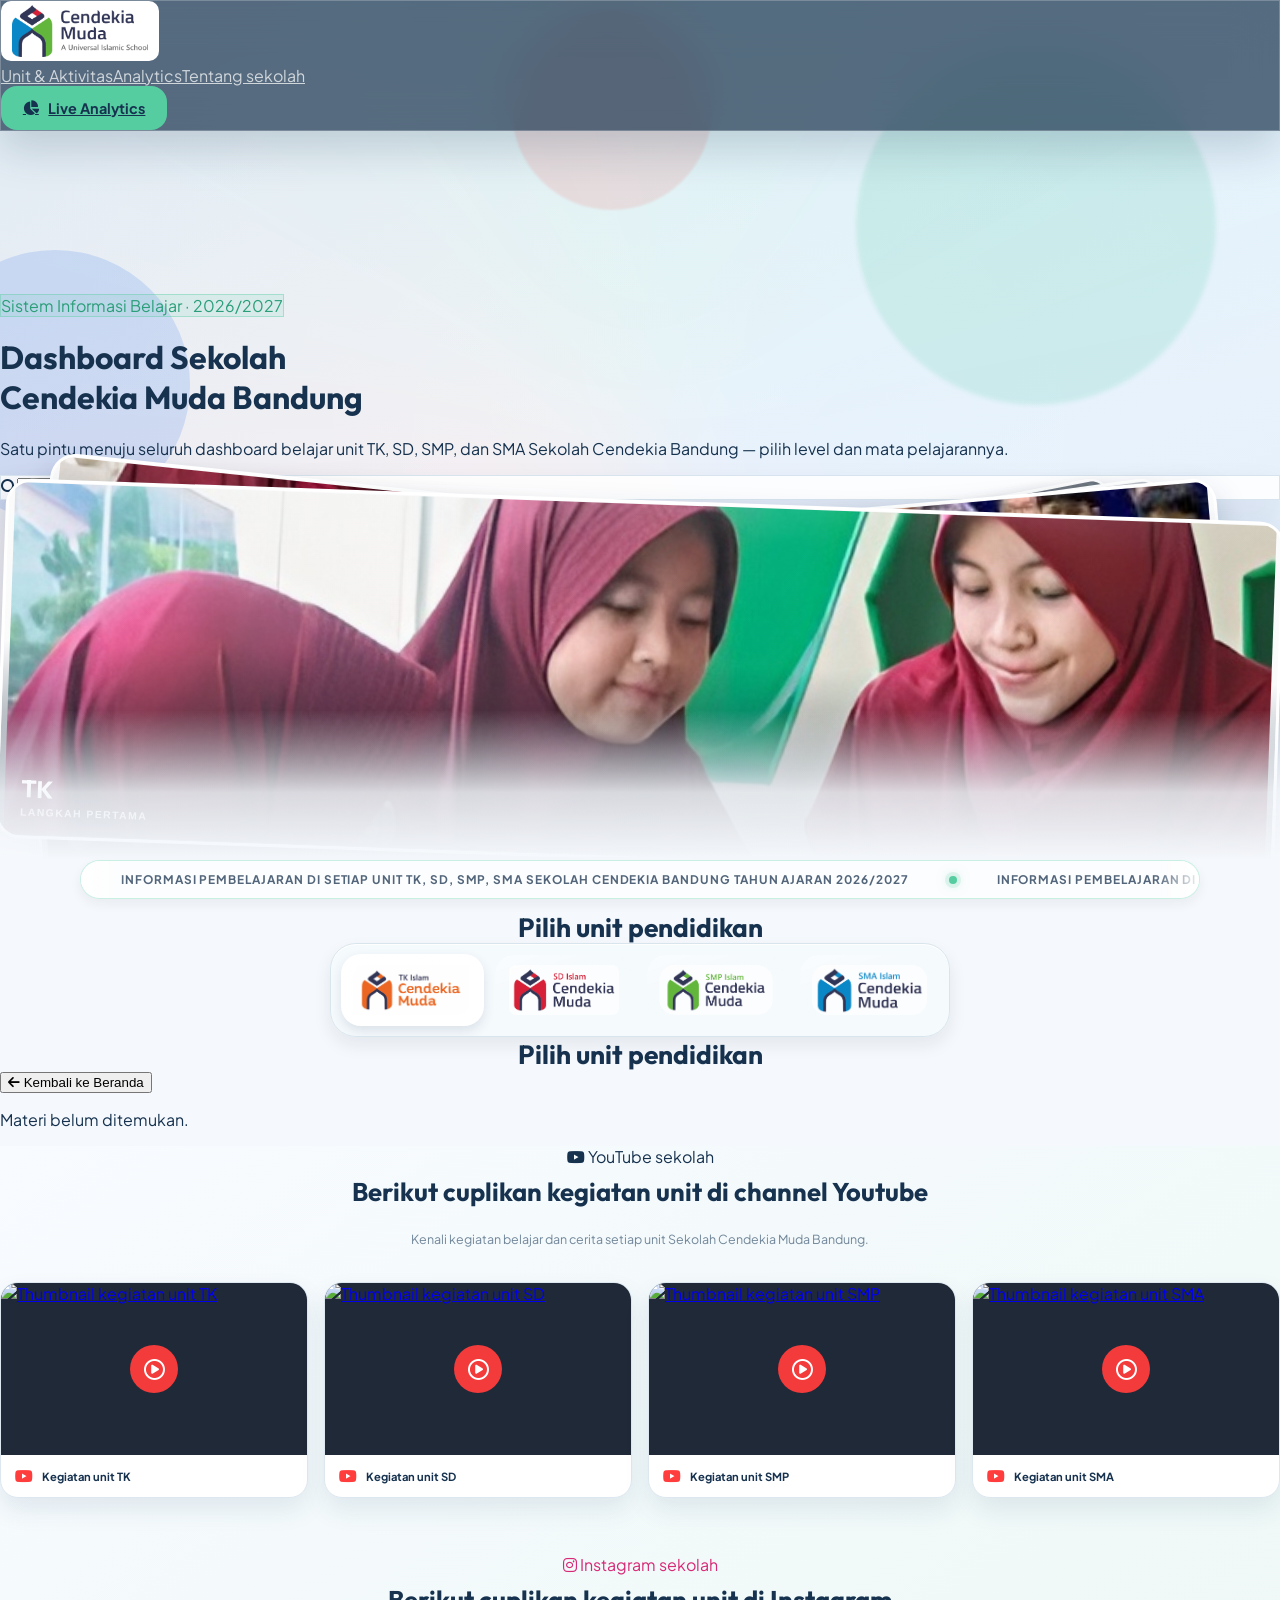
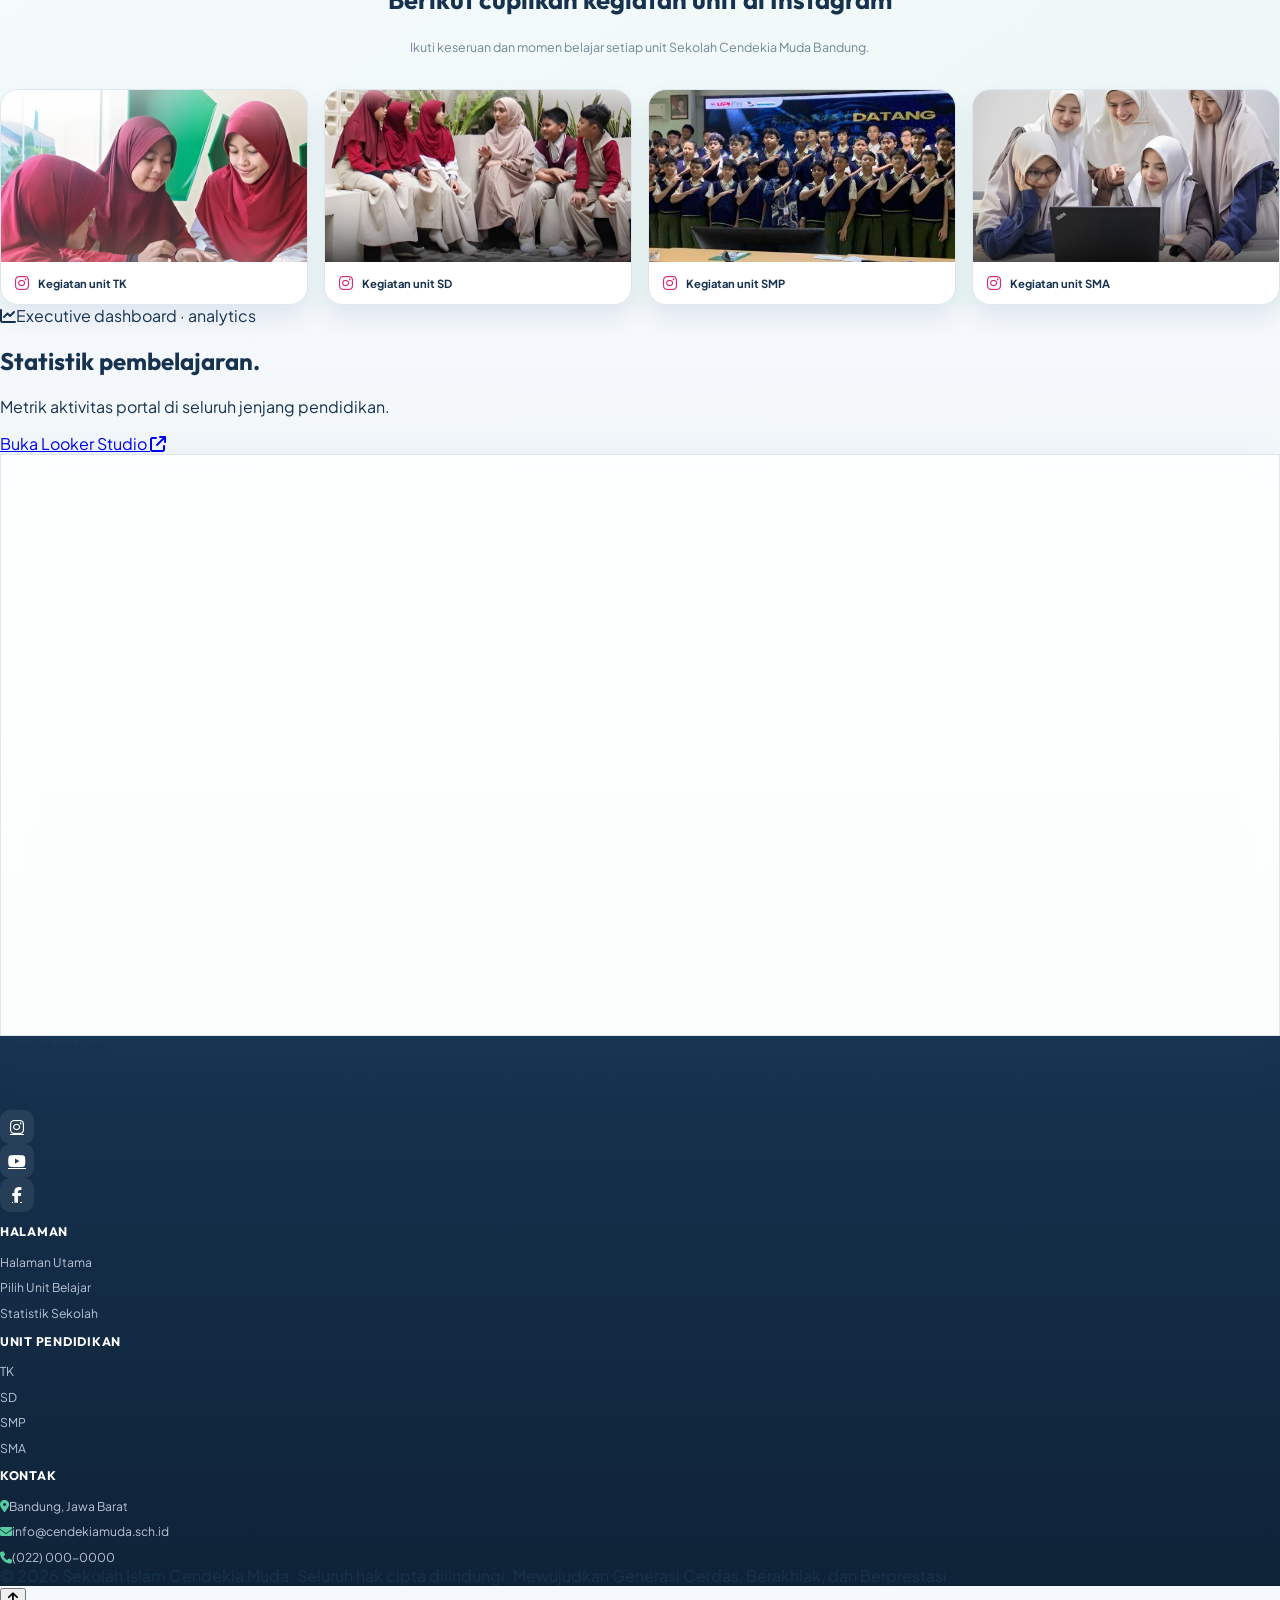
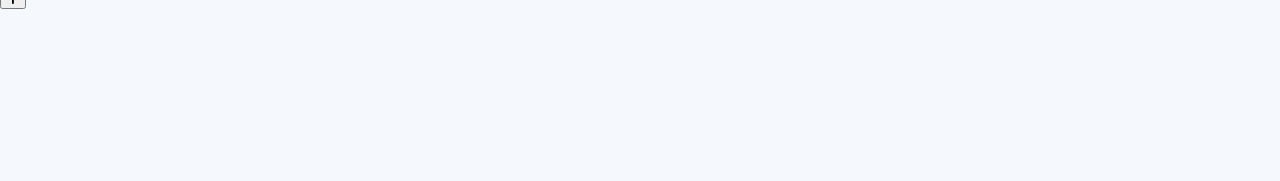
==== index.html @ f3517a3a "ngubah dikit" ====
<!doctype html>
<html lang="id">
  <head>
    <meta charset="utf-8" />
    <meta name="viewport" content="width=device-width,initial-scale=1" />
    <meta
      name="description"
      content="Portal pembelajaran Sekolah Islam Cendekia Muda."
    />
    <title>Cendekia Muda | Portal Belajar</title>
    <script src="https://cdn.tailwindcss.com"></script>
    <script>
      tailwind.config = {
        theme: {
          extend: {
            colors: {
              ink: "#16324f",
              blue: "#4d8df7",
              mint: "#55cda1",
              coral: "#ff7d7d",
              paper: "#f5f8fc",
            },
            fontFamily: {
              display: ["Outfit", "sans-serif"],
              body: ["Plus Jakarta Sans", "sans-serif"],
            },
          },
        },
      };
    </script>
    <link rel="preconnect" href="https://fonts.googleapis.com" />
    <link rel="preconnect" href="https://fonts.gstatic.com" crossorigin />
    <link
      href="https://fonts.googleapis.com/css2?family=Outfit:wght@500;600;700;800&family=Plus+Jakarta+Sans:wght@400;500;600;700&display=swap"
      rel="stylesheet"
    />
    <link
      rel="stylesheet"
      href="https://cdnjs.cloudflare.com/ajax/libs/font-awesome/6.5.2/css/all.min.css"
    />
    <script
      async
      src="https://www.googletagmanager.com/gtag/js?id=G-EXAMPLECM01"
    ></script>
    <script>
      window.dataLayer = window.dataLayer || [];
      function gtag() {
        dataLayer.push(arguments);
      }
      gtag("js", new Date());
      gtag("config", "G-EXAMPLECM01");
    </script>
    <style>
      :root {
        --ink: #16324f;
        --blue: #4d8df7;
        --mint: #55cda1;
        --paper: #f5f8fc;
      }
      * {
        box-sizing: border-box;
      }
      html {
        scroll-behavior: smooth;
      }
      body {
        margin: 0;
        background: var(--paper);
        color: var(--ink);
        font-family: "Plus Jakarta Sans", sans-serif;
        overflow-x: hidden;
      }
      .display {
        font-family: "Outfit", sans-serif;
      }
      .page-grid {
        background-image:
          linear-gradient(rgba(77, 141, 247, 0.045) 1px, transparent 1px),
          linear-gradient(90deg, rgba(77, 141, 247, 0.045) 1px, transparent 1px);
        background-size: 42px 42px;
      }
      .orb {
        position: absolute;
        border-radius: 999px;
        pointer-events: none;
      }
      .orb-a {
        width: 360px;
        height: 360px;
        right: 5%;
        top: 45px;
        background: rgba(85, 205, 161, 0.2);
        filter: blur(2px);
        opacity: 0.9;
          transform-origin: center;
        animation: orb-wave-right 10s ease-in-out infinite;
      }
      .orb-b {
        width: 270px;
        height: 270px;
        left: -80px;
        top: 250px;
        background: rgba(77, 141, 247, 0.22);
        animation: orb-wave-left 12s ease-in-out infinite;
      }
      .orb-c {
        width: 200px;
        height: 200px;
        left: 40%;
        top: 10px;
        background: rgba(255, 125, 125, 0.2);
        filter: blur(1px);
        animation: orb-float 7s ease-in-out infinite;
      }
      .orb-d {
        width: 160px;
        height: 160px;
        right: 20%;
        bottom: -50px;
        background: rgba(22, 50, 79, 0.1);
        animation: orb-float-alt 9s ease-in-out infinite;
      }
      .hero-aurora {
        position: absolute;
        inset: -25% -15%;
        background: conic-gradient(
          from 0deg,
          rgba(85, 205, 161, 0.18),
          rgba(77, 141, 247, 0.16),
          rgba(255, 125, 125, 0.16),
          rgba(85, 205, 161, 0.18)
        );
        filter: blur(70px);
        opacity: 0.6;
        pointer-events: none;
      }
      .hero-particles {
        position: absolute;
        inset: 0;
        overflow: hidden;
        pointer-events: none;
      }
      .hero-particles span {
        position: absolute;
        bottom: -30px;
        width: 6px;
        height: 6px;
        border-radius: 50%;
        background: rgba(85, 205, 161, 0.6);
        animation: particle-rise linear infinite;
      }
      .hero-particles span:nth-child(1) {
        left: 6%;
        width: 5px;
        height: 5px;
        background: rgba(77, 141, 247, 0.55);
        animation-duration: 13s;
        animation-delay: 0s;
      }
      .hero-particles span:nth-child(2) {
        left: 16%;
        width: 8px;
        height: 8px;
        animation-duration: 17s;
        animation-delay: 2s;
      }
      .hero-particles span:nth-child(3) {
        left: 28%;
        width: 4px;
        height: 4px;
        background: rgba(255, 125, 125, 0.55);
        animation-duration: 11s;
        animation-delay: 1s;
      }
      .hero-particles span:nth-child(4) {
        left: 42%;
        width: 7px;
        height: 7px;
        animation-duration: 19s;
        animation-delay: 4s;
      }
      .hero-particles span:nth-child(5) {
        left: 58%;
        width: 5px;
        height: 5px;
        background: rgba(77, 141, 247, 0.5);
        animation-duration: 15s;
        animation-delay: 3s;
      }
      .hero-particles span:nth-child(6) {
        left: 71%;
        width: 9px;
        height: 9px;
        animation-duration: 21s;
        animation-delay: 1.5s;
      }
      .hero-particles span:nth-child(7) {
        left: 84%;
        width: 4px;
        height: 4px;
        background: rgba(255, 125, 125, 0.5);
        animation-duration: 12s;
        animation-delay: 5s;
      }
      .hero-particles span:nth-child(8) {
        left: 93%;
        width: 6px;
        height: 6px;
        animation-duration: 16s;
        animation-delay: 2.5s;
      }
      .glass-nav {
        background: rgba(20, 45, 72, 0.68);
        border: 1px solid rgba(255, 255, 255, 0.22);
        box-shadow: 0 18px 40px rgba(22, 50, 79, 0.18);
        backdrop-filter: blur(22px);
      }
      .glass-nav a {
        color: rgba(255, 255, 255, 0.72);
        transition: 0.2s;
      }
      .glass-nav a:hover {
        color: #fff;
      }
      .nav-actions {
        display: flex;
        align-items: center;
        gap: 0.5rem;
      }
      .nav-action {
        display: inline-flex;
        align-items: center;
        gap: 0.6rem;
        border: 1px solid transparent;
        border-radius: 1rem;
        padding: 0.85rem 1.3rem;
        font-size: 0.9rem;
        font-weight: 700;
        line-height: 1;
        transition: 0.25s;
      }
      .nav-action-primary {
        background: var(--mint);
        color: var(--ink) !important;
      }
      .nav-action-primary:hover {
        background: #fff;
        color: var(--ink) !important;
        transform: translateY(-2px);
      }
      .nav-action-secondary {
        border-color: rgba(255, 255, 255, 0.28);
        background: rgba(255, 255, 255, 0.1);
        color: #fff !important;
      }
      .nav-action-secondary:hover {
        border-color: rgba(255, 255, 255, 0.55);
        background: rgba(255, 255, 255, 0.2);
        transform: translateY(-2px);
      }
      .nav-logo {
        width: 158px;
        height: 60px;
        object-fit: contain;
        padding: 4px;
        background: #fff;
        border-radius: 10px;
      }
      .hero {
        min-height: 630px;
        background: linear-gradient(155deg, #e6f3ff, #f8fbff 65%, #f5f8fc);
        position: relative;
        overflow: hidden;
      }
      .hero::after {
        content: "";
        position: absolute;
        left: 0;
        right: 0;
        bottom: 0;
        height: 150px;
        background: linear-gradient(
          180deg,
          rgba(245, 248, 252, 0) 0%,
          rgba(245, 248, 252, 0.85) 55%,
          #f5f8fc 100%
        );
        pointer-events: none;
      }
      .hero::before {
        content: "";
        position: absolute;
        inset: -35% -20%;
        pointer-events: none;
        background: radial-gradient(
          ellipse at center,
          rgba(255, 255, 255, 0.58),
          rgba(255, 255, 255, 0) 55%
        );
        opacity: 0.55;
      }
      .hero-content {
        padding-top: 164px;
      }
      .pill {
        border: 1px solid rgba(85, 205, 161, 0.4);
        background: rgba(85, 205, 161, 0.12);
        color: #2a9e78;
      }
      .search {
        border: 1px solid #d7e4ee;
        background: rgba(255, 255, 255, 0.85);
        box-shadow: 0 16px 32px rgba(22, 50, 79, 0.1);
        transition: 0.25s;
      }
      .search:focus-within {
        border-color: var(--mint);
        box-shadow:
          0 0 0 5px rgba(85, 205, 161, 0.13),
          0 18px 36px rgba(22, 50, 79, 0.13);
        transform: translateY(-2px);
      }
      .search input {
        color: var(--ink);
      }
      .search input::placeholder {
        color: #9aabba;
      }
      .hero-board {
        height: 360px;
        position: relative;
      }
      .photo-deck {
        height: 100%;
        position: relative;
        animation: deck-float 7s ease-in-out infinite;
      }
      .photo-deck:hover,
      .photo-deck:focus-within {
        animation-play-state: paused;
      }
      .photo-card {
        position: absolute;
        inset: 0;
        width: 100%;
        height: 100%;
        overflow: hidden;
        border: 3px solid rgba(255, 255, 255, 0.86);
        border-radius: 26px;
        background: #fff;
        box-shadow: 0 18px 34px rgba(22, 50, 79, 0.22);
        cursor: pointer;
        transition:
          transform 0.55s cubic-bezier(0.22, 1, 0.36, 1),
          filter 0.55s ease,
          opacity 0.55s ease;
      }
      .photo-card:hover {
        filter: saturate(1.08) brightness(1.04);
      }
      .photo-card img {
        display: block;
        width: 100%;
        height: 100%;
        object-fit: cover;
      }
      .photo-card::after {
        content: "";
        position: absolute;
        inset: 0;
        background: linear-gradient(180deg, rgba(9, 29, 49, 0.02) 45%, rgba(9, 29, 49, 0.72));
        pointer-events: none;
      }
      .photo-card-label {
        position: absolute;
        left: 22px;
        bottom: 18px;
        z-index: 1;
        color: #fff;
        text-align: left;
        text-shadow: 0 2px 10px rgba(0, 0, 0, 0.25);
      }
      .photo-card-label strong {
        display: block;
        font-family: "Outfit", sans-serif;
        font-size: 1.5rem;
        line-height: 1;
      }
      .photo-card-label span {
        display: block;
        margin-top: 0.35rem;
        font-size: 0.65rem;
        font-weight: 700;
        letter-spacing: 0.14em;
        text-transform: uppercase;
        opacity: 0.82;
      }
      .photo-card:nth-child(1) {
        z-index: 12;
        transform: translate(0, 0) rotate(2deg);
      }
      .photo-card:nth-child(2) {
        z-index: 11;
        transform: translate(12px, 10px) rotate(6deg) scale(0.97);
      }
      .photo-card:nth-child(3) {
        z-index: 10;
        transform: translate(-10px, 18px) rotate(-5deg) scale(0.94);
      }
      .photo-card:nth-child(4) {
        z-index: 9;
        transform: translate(18px, 25px) rotate(8deg) scale(0.91);
      }
      .photo-card:nth-child(5) {
        z-index: 8;
        transform: translate(-16px, 31px) rotate(-8deg) scale(0.88);
      }
      .photo-card:nth-child(6) {
        z-index: 7;
        transform: translate(22px, 36px) rotate(10deg) scale(0.85);
      }
      .photo-card:nth-child(7) {
        z-index: 6;
        transform: translate(-20px, 40px) rotate(-11deg) scale(0.82);
      }
      .photo-card:nth-child(8) {
        z-index: 5;
        transform: translate(25px, 44px) rotate(12deg) scale(0.79);
      }
      .photo-card:nth-child(9) {
        z-index: 4;
        transform: translate(-24px, 47px) rotate(-13deg) scale(0.76);
      }
      .photo-card:nth-child(10) {
        z-index: 3;
        transform: translate(28px, 50px) rotate(14deg) scale(0.73);
      }
      .photo-card:nth-child(11) {
        z-index: 2;
        transform: translate(-28px, 53px) rotate(-15deg) scale(0.7);
      }
      .photo-card:nth-child(12) {
        z-index: 1;
        transform: translate(30px, 56px) rotate(16deg) scale(0.67);
      }
      .line {
        height: 1px;
        background: #dce7f0;
      }
      .level-tabs {
        position: relative;
        display: grid;
        grid-template-columns: repeat(4, minmax(0, 1fr));
        gap: 12px;
        width: 100%;
        max-width: 620px;
        margin: 0 auto;
        padding: 10px;
        overflow: hidden;
        border: 1px solid #d9e5ed;
        border-radius: 26px;
        background: rgba(246, 250, 253, 0.9);
        box-shadow: inset 0 1px 0 rgba(255, 255, 255, 0.95), 0 8px 18px rgba(22, 50, 79, 0.08);
      }
      .unit-heading {
        order: 1;
      }
      .unit-heading.below-tabs {
        order: 3;
      }
      .level-tabs {
        order: 2;
      }
      .level-tabs::before {
        content: "";
        position: absolute;
        top: 10px;
        bottom: 10px;
        left: 10px;
        z-index: 0;
        width: calc((100% - 56px) / 4);
        border: 1px solid rgba(255, 255, 255, 0.95);
        border-radius: 20px;
        background: #fff;
        box-shadow: 0 5px 12px rgba(22, 50, 79, 0.12);
        transform: translateX(calc(var(--active-tab-index, 0) * (100% + 12px)));
        transition: transform 0.58s cubic-bezier(0.22, 1, 0.36, 1);
        pointer-events: none;
      }
      .unit-marquee {
        position: relative;
        width: min(100%, 1120px);
        margin: 0 auto 14px;
        overflow: hidden;
        border: 1px solid rgba(85, 205, 161, 0.3);
        border-radius: 999px;
        background: rgba(255, 255, 255, 0.72);
        color: var(--ink);
        box-shadow: 0 5px 12px rgba(35, 35, 40, 0.06);
        white-space: nowrap;
      }
      .unit-heading {
        margin: 2px auto 0;
        color: var(--ink);
        font-family: "Outfit", sans-serif;
        font-size: clamp(1.2rem, 2.2vw, 1.65rem);
        font-weight: 700;
        line-height: 1.15;
        text-align: center;
      }
      .unit-marquee::before,
      .unit-marquee::after {
        content: "";
        position: absolute;
        top: 0;
        bottom: 0;
        z-index: 2;
        width: 44px;
        pointer-events: none;
      }
      .unit-marquee::before {
        left: 0;
        background: linear-gradient(90deg, rgba(255, 255, 255, 0.92), transparent);
      }
      .unit-marquee::after {
        right: 0;
        background: linear-gradient(270deg, rgba(255, 255, 255, 0.92), transparent);
      }
      .unit-marquee-track {
        display: flex;
        width: max-content;
        will-change: transform;
        animation: unit-marquee 34s linear infinite;
        pointer-events: none;
      }
      .unit-marquee-group {
        display: flex;
        align-items: center;
        flex: 0 0 auto;
        width: max-content;
      }
      .unit-marquee-text {
        flex: 0 0 auto;
        padding: 11px 2.5rem;
        color: #52657a;
        font-size: 0.74rem;
        font-weight: 700;
        letter-spacing: 0.08em;
        text-transform: uppercase;
      }
      .unit-marquee-separator {
        display: grid;
        width: 8px;
        height: 8px;
        flex: 0 0 auto;
        border-radius: 50%;
        background: var(--mint);
        box-shadow: 0 0 0 4px rgba(85, 205, 161, 0.14), 0 0 12px rgba(85, 205, 161, 0.5);
        animation: marquee-pulse 1.8s ease-in-out infinite;
      }
      @keyframes unit-marquee {
        from {
          transform: translate3d(0, 0, 0);
        }
        to {
          transform: translate3d(-25%, 0, 0);
        }
      }
      @keyframes marquee-pulse {
        0%,
        100% {
          transform: scale(0.82);
          opacity: 0.7;
        }
        50% {
          transform: scale(1.15);
          opacity: 1;
        }
      }
      .level-tab {
        position: relative;
        z-index: 1;
        display: flex;
        align-items: center;
        justify-content: center;
        height: 72px;
        padding: 10px;
        overflow: hidden;
        border: none;
        border-radius: 20px;
        background: transparent;
        border: 1.5px solid transparent;
        box-shadow: none;
        cursor: pointer;
        animation: tab-pop 0.55s cubic-bezier(0.22, 1, 0.36, 1) both;
        transition:
          transform 0.28s cubic-bezier(0.22, 1, 0.36, 1),
          box-shadow 0.28s ease,
          border-color 0.28s ease,
          background 0.28s ease;
      }
      .level-tab-dot {
        position: absolute;
        left: 50%;
        bottom: -13px;
        z-index: 3;
        width: 7px;
        height: 7px;
        border-radius: 50%;
        background: var(--level-color);
        box-shadow: none;
        opacity: 0;
        transform: translateX(-50%) scale(0.3);
        transition: transform 0.32s cubic-bezier(0.34, 1.56, 0.64, 1), opacity 0.24s ease;
        pointer-events: none;
      }
      .level-tab::before {
        content: "";
        position: absolute;
        inset: -10px;
        z-index: -1;
        border-radius: 28px;
        background: radial-gradient(
          62% 62% at 50% 42%,
          color-mix(in srgb, var(--level-color) 45%, transparent),
          transparent 72%
        );
        opacity: 0;
        filter: blur(8px);
        transition: opacity 0.28s ease;
      }
      .level-tab::after {
        content: "";
        position: absolute;
        inset: 0;
        z-index: 1;
        border-radius: 18px;
        background: linear-gradient(
          160deg,
          rgba(255, 255, 255, 0.55) 0%,
          rgba(255, 255, 255, 0.06) 32%,
          rgba(255, 255, 255, 0) 55%
        );
        pointer-events: none;
      }
      .level-tab:nth-child(1) {
        animation-delay: 0.03s;
      }
      .level-tab:nth-child(2) {
        animation-delay: 0.11s;
      }
      .level-tab:nth-child(3) {
        animation-delay: 0.19s;
      }
      .level-tab:nth-child(4) {
        animation-delay: 0.27s;
      }
      .level-tab:hover {
        transform: translateY(-2px) scale(1.015);
        box-shadow:
          0 4px 10px rgba(25, 39, 73, 0.08),
          inset 0 1px 0 rgba(255, 255, 255, 0.9);
      }
      .level-tab:hover::before {
        opacity: 0;
      }
      .level-tab.active {
        transform: translateY(-1px);
        background: transparent;
        border-color: transparent;
        box-shadow: none;
        animation: tab-pop 0.55s cubic-bezier(0.22, 1, 0.36, 1) both;
      }
      .level-tab.active::before {
        opacity: 0;
      }
      .level-tab.active .level-tab-dot {
        opacity: 1;
        transform: translateX(-50%) scale(1);
      }
      .level-tab img {
        position: relative;
        z-index: 2;
        width: 100%;
        height: 100%;
        object-fit: contain;
        object-position: center;
        transition: transform 0.28s cubic-bezier(0.22, 1, 0.36, 1);
      }
      .level-tab:hover img {
        transform: scale(1.05);
      }
      @keyframes tab-pop {
        from {
          opacity: 0;
          transform: translateY(16px) scale(0.85);
        }
        to {
          opacity: 1;
          transform: translateY(0) scale(1);
        }
      }
      @keyframes tab-pulse {
        0%,
        100% {
          box-shadow:
            0 1px 2px rgba(25, 39, 73, 0.06),
            inset 0 1px 0 rgba(255, 255, 255, 0.9),
            0 10px 18px -6px color-mix(in srgb, var(--level-color) 58%, transparent),
            0 18px 28px -14px rgba(25, 39, 73, 0.2);
        }
        50% {
          box-shadow:
            0 1px 2px rgba(25, 39, 73, 0.06),
            inset 0 1px 0 rgba(255, 255, 255, 0.9),
            0 12px 22px -6px color-mix(in srgb, var(--level-color) 70%, transparent),
            0 20px 32px -12px rgba(25, 39, 73, 0.22);
        }
      }
      @media (prefers-reduced-motion: reduce) {
        .level-tab,
        .level-tab.active,
        .level-tabs::before {
          animation: none;
          transition: none;
        }
      }
      .material {
        position: relative;
        display: flex;
        flex-direction: column;
        overflow: hidden;
        padding: 0 !important;
        aspect-ratio: 1.18 / 1;
        min-height: 0;
        isolation: isolate;
        background: linear-gradient(145deg, #f8fbff, #dce7f0);
        border: 1px solid rgba(255, 255, 255, 0.75);
        border-radius: 10px;
        box-shadow: 0 10px 18px rgba(25, 39, 73, 0.16);
        transition:
          transform 0.32s cubic-bezier(0.22, 1, 0.36, 1),
          border-color 0.28s ease,
          box-shadow 0.28s ease;
        cursor: pointer;
      }
      .material:hover {
        transform: translateY(-7px);
        border-color: var(--mint);
        box-shadow: 0 18px 28px rgba(25, 39, 73, 0.22);
      }
      .material-cover {
        position: relative;
        z-index: 0;
        display: flex;
        align-items: center;
        justify-content: center;
        height: 54%;
        overflow: hidden;
        background: radial-gradient(
          130% 140% at 30% 12%,
          color-mix(in srgb, var(--level-accent, #ff7d7d) 38%, #fff) 0%,
          color-mix(in srgb, var(--level-accent, #ff7d7d) 16%, #eef3f8) 55%,
          color-mix(in srgb, var(--level-accent, #ff7d7d) 6%, #f8fbff) 100%
        );
        padding: 12px 14px 12px 46px;
      }
      .material-cover::after {
        content: "";
        position: absolute;
        inset: 0;
        z-index: 1;
        background: linear-gradient(
          125deg,
          rgba(255, 255, 255, 0.55) 0%,
          rgba(255, 255, 255, 0.08) 30%,
          rgba(255, 255, 255, 0) 55%
        );
        pointer-events: none;
      }
      .material-cover img {
        position: relative;
        z-index: 0;
        display: block;
        width: 66%;
        height: 66%;
        object-fit: contain;
        object-position: center;
        filter: drop-shadow(0 6px 10px rgba(25, 39, 73, 0.22));
        transition: transform 0.5s cubic-bezier(0.22, 1, 0.36, 1);
      }
      .material:hover .material-cover img {
        transform: scale(1.06) rotate(-2deg);
      }
      .material-spine {
        position: absolute;
        top: 0;
        bottom: 0;
        left: 0;
        z-index: 2;
        width: 36px;
        background: linear-gradient(
          180deg,
          var(--level-accent, #ff7d7d),
          color-mix(in srgb, var(--level-accent, #ff7d7d) 78%, #000)
        );
        box-shadow: inset -4px 0 8px rgba(0, 0, 0, 0.2);
      }
      .material-spine::before {
        content: "";
        position: absolute;
        inset: 10px 0;
        background-image: radial-gradient(
          circle,
          #fff 36%,
          rgba(255, 255, 255, 0) 40%
        );
        background-size: 100% 22px;
        background-repeat: repeat-y;
        background-position: center top;
        opacity: 0.95;
      }
      .material-content {
        position: relative;
        z-index: 1;
        display: flex;
        height: 46%;
        min-height: 0;
        flex-direction: column;
        align-items: center;
        justify-content: center;
        gap: 4px;
        padding: 10px 8px 10px 44px;
        background: rgba(255, 255, 255, 0.92);
        text-align: center;
      }
      .material-title {
        margin-top: 0;
        color: #29365f;
        font-family: "Outfit", sans-serif;
        font-size: 1.02rem;
        font-weight: 700;
        line-height: 1.1;
        text-shadow: 0 1px 1px rgba(255, 255, 255, 0.65);
      }
      .sma-material {
        aspect-ratio: auto;
        min-height: 150px;
        padding: 12px 12px;
        align-items: center;
        justify-content: center;
        gap: 10px;
        overflow: hidden;
        background: linear-gradient(
          145deg,
          color-mix(in srgb, var(--level-accent, var(--ink)) 10%, #fff) 0%,
          color-mix(in srgb, var(--level-accent, var(--ink)) 5%, #fff) 68%,
          #fff 100%
        );
        border: 1px solid color-mix(in srgb, var(--level-accent, var(--ink)) 12%, #dce7f0);
        border-left: 4px solid color-mix(in srgb, var(--level-accent, var(--ink)) 55%, #fff);
        border-radius: 14px;
        box-shadow: 0 7px 16px color-mix(in srgb, var(--level-accent, var(--ink)) 9%, transparent);
      }
      .sma-material::before {
        display: none;
      }
      .sma-material::after {
        display: none;
      }
      .sma-material > * {
        position: relative;
        z-index: 1;
      }
      .sma-material .sma-card-top {
        display: flex;
        flex-direction: row;
        align-items: center;
        justify-content: center;
        width: 100%;
        gap: 9px;
        padding-top: 0;
        text-align: center;
      }
      .sma-material .sma-card-icon {
        display: grid;
        width: 38px;
        height: 38px;
        flex: 0 0 auto;
        place-items: center;
        border-radius: 8px;
        background: #fff;
        border: 1px solid color-mix(in srgb, var(--level-accent, var(--ink)) 32%, #fff);
        color: var(--level-accent, var(--ink));
        font-size: 1rem;
        box-shadow:
          inset 2px 2px 4px rgba(255, 255, 255, 0.95),
          inset -2px -2px 4px color-mix(in srgb, var(--level-accent, var(--ink)) 18%, transparent),
          0 5px 0 color-mix(in srgb, var(--level-accent, var(--ink)) 28%, #cbd5e1),
          0 8px 12px color-mix(in srgb, var(--level-accent, var(--ink)) 16%, transparent);
      }
      .sma-material .material-title {
        color: var(--ink);
        font-size: 0.95rem;
        line-height: 1.15;
        overflow-wrap: anywhere;
        text-align: center;
      }
      .sma-material .sma-card-tag {
        display: none;
        color: #718096;
        font-size: 0.67rem;
        line-height: 1.35;
        text-align: center;
      }
      .sma-material .sma-card-cta {
        margin-top: 12px;
        color: var(--level-accent, var(--ink));
        font-size: 0.68rem;
        font-weight: 700;
      }
      .sma-material .sma-level-actions {
        display: grid;
        grid-template-columns: repeat(3, minmax(0, 1fr));
        gap: 4px;
        width: min(100%, 240px);
        margin-top: 14px;
        padding-top: 0;
      }
      .sma-material .sma-level-button {
        min-height: 30px;
        padding: 6px 4px;
        border: 2px solid color-mix(in srgb, var(--level-accent, var(--ink)) 34%, #dce7f0);
        border-radius: 8px;
        background: #f8fbff;
        color: var(--ink);
        font-size: 0.58rem;
        font-weight: 700;
        transition: 0.2s ease;
      }
      .sma-material .sma-level-button:hover,
      .sma-material .sma-level-button:focus-visible {
        border-color: var(--level-accent, var(--ink));
        background: var(--level-accent, var(--ink));
        color: #fff;
      }
      .smp-level-actions {
        display: flex;
        justify-content: center;
        gap: 4px;
        width: 100%;
        margin-top: 5px;
      }
      .smp-level-button {
        flex: 1;
        min-width: 0;
        padding: 6px 3px;
        border: 1px solid rgba(85, 205, 161, 0.45);
        border-radius: 999px;
        background: rgba(85, 205, 161, 0.12);
        color: #2a9e78;
        font-family: "Plus Jakarta Sans", sans-serif;
        font-size: 0.57rem;
        font-weight: 700;
        line-height: 1;
        white-space: nowrap;
        transition: transform 0.25s ease, background 0.25s ease, color 0.25s ease;
      }
      .smp-level-button:hover,
      .smp-level-button:focus-visible {
        transform: translateY(-2px);
        background: var(--mint);
        color: #16324f;
        outline: none;
      }
      .material-tag,
      .material-description,
      .material-action {
        display: none;
      }
      .material-cta {
        display: inline-flex;
        align-items: center;
        gap: 4px;
        margin-top: 5px;
        padding: 6px 10px;
        border: 1px solid rgba(85, 205, 161, 0.45);
        border-radius: 999px;
        background: rgba(85, 205, 161, 0.12);
        color: #2a9e78;
        font-size: 0.68rem;
        font-weight: 700;
        line-height: 1;
        transition: transform 0.25s ease, background 0.25s ease;
      }
      .material:hover .material-cta {
        transform: translateY(-2px);
        background: rgba(85, 205, 161, 0.22);
      }
      .material-cta i {
        color: var(--level-accent, var(--mint));
      }
      .smp-material {
        --smp-accent: #2a9e78;
        --smp-soft: #e8f7f2;
        aspect-ratio: auto;
        min-height: 132px;
        background:
          linear-gradient(145deg, rgba(255, 255, 255, 0.98), var(--smp-soft)),
          radial-gradient(circle at 100% 0%, color-mix(in srgb, var(--smp-accent) 28%, transparent), transparent 58%);
        border: 1px solid rgba(255, 255, 255, 0.95);
        box-shadow:
          0 12px 24px rgba(25, 39, 73, 0.12),
          inset 0 1px 0 rgba(255, 255, 255, 0.9);
      }
      .smp-material::before {
        content: "";
        position: absolute;
        inset: -35%;
        z-index: 0;
        background: linear-gradient(120deg, rgba(255, 255, 255, 0.72), transparent 42%);
        opacity: 0.8;
        pointer-events: none;
      }
      .smp-sketch {
        position: absolute;
        inset: -16%;
        opacity: 0.2;
        pointer-events: none;
        background-repeat: no-repeat;
        transform: rotate(-8deg);
      }
      .smp-material:nth-child(1) .smp-sketch {
        background-image: radial-gradient(ellipse at center, transparent 0 28%, var(--smp-accent) 29% 30%, transparent 31%), linear-gradient(60deg, transparent 47%, var(--smp-accent) 48% 49%, transparent 50%);
        background-size: 90px 70px, 70px 70px;
        background-position: 82% 18%, 14% 80%;
      }
      .smp-material:nth-child(1) {
        background: radial-gradient(circle at 80% 22%, color-mix(in srgb, var(--smp-accent) 20%, transparent) 0 16%, transparent 17%), linear-gradient(145deg, rgba(255, 255, 255, 0.98), var(--smp-soft));
      }
      .smp-material:nth-child(2) .smp-sketch {
        background-image: repeating-linear-gradient(90deg, transparent 0 18px, var(--smp-accent) 19px 20px), repeating-linear-gradient(0deg, transparent 0 18px, var(--smp-accent) 19px 20px);
        background-size: 74px 74px;
      }
      .smp-material:nth-child(2) {
        background: linear-gradient(135deg, transparent 0 36%, color-mix(in srgb, var(--smp-accent) 13%, transparent) 37% 62%, transparent 63%), linear-gradient(145deg, rgba(255, 255, 255, 0.98), var(--smp-soft));
      }
      .smp-material:nth-child(3) .smp-sketch {
        background-image: repeating-linear-gradient(-12deg, transparent 0 13px, var(--smp-accent) 14px 15px);
        background-size: 120px 80px;
        transform: rotate(-12deg);
      }
      .smp-material:nth-child(3) {
        background: radial-gradient(ellipse at 18% 78%, color-mix(in srgb, var(--smp-accent) 16%, transparent) 0 20%, transparent 21%), linear-gradient(145deg, rgba(255, 255, 255, 0.98), var(--smp-soft));
      }
      .smp-material:nth-child(4) .smp-sketch {
        background-image: linear-gradient(45deg, transparent 46%, var(--smp-accent) 47% 49%, transparent 50%), linear-gradient(-45deg, transparent 46%, var(--smp-accent) 47% 49%, transparent 50%);
        background-size: 54px 54px;
        transform: rotate(8deg) scale(1.2);
      }
      .smp-material:nth-child(4) {
        background: linear-gradient(35deg, transparent 0 42%, color-mix(in srgb, var(--smp-accent) 14%, transparent) 43% 57%, transparent 58%), linear-gradient(145deg, rgba(255, 255, 255, 0.98), var(--smp-soft));
      }
      .smp-material:nth-child(5) .smp-sketch {
        background-image: radial-gradient(ellipse at center, transparent 0 20%, var(--smp-accent) 21% 22%, transparent 23%), radial-gradient(ellipse at center, transparent 0 38%, var(--smp-accent) 39% 40%, transparent 41%), radial-gradient(circle at 50% 50%, var(--smp-accent) 0 4px, transparent 5px);
        background-size: 106px 62px, 106px 62px, 106px 62px;
        background-position: 22% 32%, 22% 32%, 22% 32%;
      }
      .smp-material:nth-child(5) {
        background: radial-gradient(circle at 22% 32%, color-mix(in srgb, var(--smp-accent) 18%, transparent) 0 12%, transparent 13%), radial-gradient(circle at 76% 76%, color-mix(in srgb, var(--smp-accent) 10%, transparent) 0 18%, transparent 19%), linear-gradient(145deg, rgba(255, 255, 255, 0.98), var(--smp-soft));
      }
      .smp-material:nth-child(6) .smp-sketch {
        background-image: radial-gradient(ellipse at center, transparent 0 38%, var(--smp-accent) 39% 40%, transparent 41%), linear-gradient(90deg, transparent 49%, var(--smp-accent) 50% 51%, transparent 52%), linear-gradient(0deg, transparent 49%, var(--smp-accent) 50% 51%, transparent 52%);
        background-size: 104px 72px, 104px 72px, 104px 72px;
        background-position: 72% 20%, 72% 20%, 72% 20%;
        transform: rotate(-18deg);
      }
      .smp-material:nth-child(6) {
        background: radial-gradient(ellipse at 72% 20%, color-mix(in srgb, var(--smp-accent) 18%, transparent) 0 22%, transparent 23%), linear-gradient(145deg, rgba(255, 255, 255, 0.98), var(--smp-soft));
      }
      .smp-material:nth-child(7) .smp-sketch {
        background-image: radial-gradient(ellipse at center, transparent 0 35%, var(--smp-accent) 36% 38%, transparent 39%), radial-gradient(circle at 50% 50%, var(--smp-accent) 0 3px, transparent 4px);
        background-size: 104px 68px, 104px 68px;
        background-position: 18% 70%, 18% 70%;
        transform: rotate(22deg);
      }
      .smp-material:nth-child(7) {
        background: radial-gradient(ellipse at 18% 70%, color-mix(in srgb, var(--smp-accent) 16%, transparent) 0 18%, transparent 19%), linear-gradient(145deg, rgba(255, 255, 255, 0.98), var(--smp-soft));
      }
      .smp-material:nth-child(8) .smp-sketch {
        background-image: repeating-linear-gradient(0deg, transparent 0 15px, var(--smp-accent) 16px 17px), radial-gradient(ellipse at center, transparent 0 34%, var(--smp-accent) 35% 36%, transparent 37%);
        background-size: 112px 82px, 112px 82px;
        background-position: 78% 18%, 78% 18%;
      }
      .smp-material:nth-child(8) {
        background: linear-gradient(160deg, transparent 0 38%, color-mix(in srgb, var(--smp-accent) 13%, transparent) 39% 64%, transparent 65%), linear-gradient(145deg, rgba(255, 255, 255, 0.98), var(--smp-soft));
      }
      .smp-material:nth-child(9) .smp-sketch {
        background-image: linear-gradient(90deg, transparent 48%, var(--smp-accent) 49% 51%, transparent 52%), linear-gradient(0deg, transparent 48%, var(--smp-accent) 49% 51%, transparent 52%), linear-gradient(45deg, transparent 47%, var(--smp-accent) 48% 50%, transparent 51%);
        background-size: 70px 70px;
        transform: rotate(12deg);
      }
      .smp-material:nth-child(9) {
        background: radial-gradient(circle at 74% 22%, color-mix(in srgb, var(--smp-accent) 19%, transparent) 0 15%, transparent 16%), linear-gradient(145deg, rgba(255, 255, 255, 0.98), var(--smp-soft));
      }
      .smp-material:nth-child(10) .smp-sketch {
        background-image: linear-gradient(90deg, transparent 48%, var(--smp-accent) 49% 51%, transparent 52%), linear-gradient(0deg, transparent 48%, var(--smp-accent) 49% 51%, transparent 52%), radial-gradient(circle at 50% 50%, transparent 0 25%, var(--smp-accent) 26% 28%, transparent 29%);
        background-size: 54px 54px, 54px 54px, 90px 90px;
        background-position: 74% 22%, 74% 22%, 74% 22%;
        transform: rotate(-8deg);
      }
      .smp-material:nth-child(10) {
        background: radial-gradient(circle at 74% 22%, color-mix(in srgb, var(--smp-accent) 18%, transparent) 0 9%, transparent 10%), linear-gradient(45deg, transparent 0 45%, color-mix(in srgb, var(--smp-accent) 11%, transparent) 46% 54%, transparent 55%), linear-gradient(145deg, rgba(255, 255, 255, 0.98), var(--smp-soft));
      }
      .smp-material:nth-child(11) .smp-sketch {
        background-image: repeating-linear-gradient(24deg, transparent 0 20px, var(--smp-accent) 21px 22px), repeating-linear-gradient(-24deg, transparent 0 20px, var(--smp-accent) 21px 22px);
        background-size: 88px 70px;
        transform: rotate(12deg) scale(1.15);
      }
      .smp-material:nth-child(11) {
        background: linear-gradient(155deg, transparent 0 30%, color-mix(in srgb, var(--smp-accent) 15%, transparent) 31% 69%, transparent 70%), linear-gradient(145deg, rgba(255, 255, 255, 0.98), var(--smp-soft));
      }
      .smp-material:nth-child(12) .smp-sketch {
        background-image: radial-gradient(circle at 30% 30%, transparent 0 12%, var(--smp-accent) 13% 15%, transparent 16%), radial-gradient(circle at 70% 65%, transparent 0 18%, var(--smp-accent) 19% 21%, transparent 22%), linear-gradient(25deg, transparent 47%, var(--smp-accent) 48% 50%, transparent 51%);
        background-size: 92px 82px, 112px 92px, 72px 72px;
        transform: rotate(-18deg) scale(1.1);
      }
      .smp-material:nth-child(12) {
        background: radial-gradient(ellipse at 30% 30%, color-mix(in srgb, var(--smp-accent) 18%, transparent) 0 17%, transparent 18%), radial-gradient(ellipse at 70% 65%, color-mix(in srgb, var(--smp-accent) 12%, transparent) 0 20%, transparent 21%), linear-gradient(145deg, rgba(255, 255, 255, 0.98), var(--smp-soft));
      }
      .smp-material {
        background:
          linear-gradient(145deg, rgba(255, 255, 255, 0.98), var(--smp-soft)),
          radial-gradient(circle at 100% 0%, color-mix(in srgb, var(--smp-accent) 28%, transparent), transparent 58%) !important;
      }
      .smp-material::before {
        inset: -35%;
        opacity: 0.8;
        background: linear-gradient(120deg, rgba(255, 255, 255, 0.72), transparent 42%);
        display: block;
      }
      .smp-sketch {
        display: none;
      }
      .smp-material {
        min-height: 132px;
        background: #fff !important;
      }
      .smp-visual {
        position: relative;
        display: flex;
        flex: 0 0 88px;
        align-items: center;
        justify-content: center;
        flex: 0 0 60px;
        height: 60px;
        overflow: hidden;
        background: var(--smp-soft);
        isolation: isolate;
      }
      .smp-visual::before,
      .smp-visual::after {
        display: none;
      }
      .smp-visual img {
        position: relative;
        z-index: 1;
        width: 36px;
        height: 36px;
        object-fit: contain;
        padding: 7px;
        border: 2px solid rgba(255, 255, 255, 0.9);
        border-radius: 11px;
        background: rgba(255, 255, 255, 0.7);
        filter: drop-shadow(0 7px 8px rgba(25, 39, 73, 0.14));
        transition: transform 0.28s ease;
      }
      .smp-material:hover .smp-visual img {
        transform: translateY(-3px) rotate(-4deg) scale(1.06);
      }
      .smp-material .material-content {
        flex: 1 1 auto;
        height: 72px;
        min-height: 72px;
        padding: 9px 12px 11px;
        background: #fff !important;
      }
      .smp-material .material-title {
        font-size: 1.08rem;
      }
      .smp-material .smp-level-actions {
        max-width: 242px;
        gap: 7px;
        margin-top: 0;
      }
      .smp-material .smp-level-button {
        padding: 9px 7px;
        font-size: 0.68rem;
      }
      .smp-material:hover {
        border-color: color-mix(in srgb, var(--smp-accent) 58%, white);
        box-shadow:
          0 20px 34px color-mix(in srgb, var(--smp-accent) 24%, rgba(25, 39, 73, 0.18)),
          inset 0 1px 0 rgba(255, 255, 255, 0.95);
      }
      .smp-material .material-content {
        z-index: 1;
        width: 100%;
        height: 100%;
        min-height: 132px;
        justify-content: center;
        padding: 16px 12px;
        background: transparent;
      }
      .smp-material .material-title {
        position: relative;
        z-index: 1;
        color: color-mix(in srgb, var(--smp-accent) 78%, #16324f);
        font-size: 1.32rem;
        font-weight: 800;
        line-height: 1;
        text-shadow: 0 2px 0 rgba(255, 255, 255, 0.72);
        transition: transform 0.28s ease, color 0.28s ease;
      }
      .smp-material:hover .material-title {
        color: var(--smp-accent);
        transform: translateY(-2px) scale(1.03);
      }
      .smp-title-row {
        display: inline-flex;
        align-items: center;
        justify-content: center;
        gap: 7px;
        max-width: 100%;
      }
      .smp-title-icon {
        width: 1.3em;
        height: 1.3em;
        flex: 0 0 auto;
        object-fit: contain;
        padding: 3px;
        border: 1px solid rgba(255, 255, 255, 0.95);
        border-radius: 0.42em;
        background: rgba(255, 255, 255, 0.72);
        filter: drop-shadow(0 2px 3px rgba(25, 39, 73, 0.16));
        transition: transform 0.28s ease, box-shadow 0.28s ease;
      }
      .smp-material:hover .smp-title-icon {
        transform: rotate(-6deg) scale(1.08);
        box-shadow: 0 4px 10px color-mix(in srgb, var(--smp-accent) 28%, transparent);
      }
      .smp-material .smp-level-actions {
        max-width: 220px;
        gap: 6px;
        margin-top: 10px;
      }
      .smp-material .smp-level-button {
        padding: 8px 5px;
        background: rgba(255, 255, 255, 0.68);
        border-color: color-mix(in srgb, var(--smp-accent) 42%, white);
        color: color-mix(in srgb, var(--smp-accent) 78%, #16324f);
        box-shadow: 0 3px 8px rgba(25, 39, 73, 0.08);
      }
      .smp-material .smp-level-button:hover,
      .smp-material .smp-level-button:focus-visible {
        background: var(--smp-accent);
        color: #fff;
      }
      @media (max-width: 640px) {
        .smp-material .material-title {
          font-size: 1.18rem;
        }
      }
      .smp-material {
        min-height: 132px;
      }
      .smp-material .smp-visual {
        flex: 0 0 60px;
        height: 60px;
      }
      .smp-material .material-content {
        flex: 0 0 72px;
        height: 72px !important;
        min-height: 72px !important;
        padding: 9px 12px 11px;
        background: #fff !important;
      }
      .smp-material .smp-level-button {
        padding: 9px 7px;
        font-size: 0.68rem;
      }
      .material-grade {
        position: relative;
        display: flex;
        flex-direction: column;
        align-items: center;
        justify-content: center;
        gap: 2px;
        padding: 18px 10px !important;
        background: linear-gradient(165deg, #eef1f5, #e4e8ee);
        border: 1px solid #dfe4ea;
      }
      .material-grade:hover {
        transform: translateY(-7px);
        border-color: #cfd6de;
        box-shadow:
          0 16px 26px -12px rgba(25, 39, 73, 0.22),
          0 10px 18px rgba(25, 39, 73, 0.1);
      }
      .material-grade .grade-label {
        font-family: "Outfit", sans-serif;
        font-weight: 700;
        letter-spacing: 0.1em;
        text-transform: uppercase;
        color: var(--ink);
        font-size: 0.6rem;
      }
      .material-grade .grade-number-row {
        display: flex;
        align-items: flex-start;
        line-height: 0.78;
        margin-top: 4px;
      }
      .material-grade .grade-number {
        font-family: "Outfit", sans-serif;
        font-weight: 800;
        font-size: 3rem;
        color: #d92b2b;
        line-height: 0.78;
      }
      .material-grade .grade-suffix-col {
        display: flex;
        flex-direction: column;
        align-items: flex-start;
        margin-top: 4px;
        margin-left: 2px;
      }
      .material-grade .grade-suffix {
        font-family: "Outfit", sans-serif;
        font-weight: 700;
        font-size: 0.72rem;
        color: #d92b2b;
        line-height: 1;
      }
      .material-grade .grade-word {
        margin-top: 2px;
        font-family: "Outfit", sans-serif;
        font-weight: 600;
        font-size: 0.65rem;
        color: var(--ink);
        line-height: 1;
      }
      .grade-ribbon {
        position: absolute;
        right: 8px;
        bottom: 6px;
        width: 28px;
        height: 30px;
        pointer-events: none;
      }
      .grade-ribbon i {
        position: absolute;
        right: 0;
        bottom: 0;
        transform: rotate(12deg);
      }
      .grade-ribbon .grade-ribbon-back {
        font-size: 1.55rem;
        color: var(--ink);
        opacity: 0.92;
      }
      .grade-ribbon .grade-ribbon-front {
        right: 4px;
        bottom: 3px;
        font-size: 1.1rem;
        color: #d92b2b;
      }
      .group-section {
        margin-bottom: 2.2rem;
        animation: fade 0.6s both;
      }
      .group-section:last-child {
        margin-bottom: 0;
      }
      .group-header {
        display: flex;
        flex-direction: column;
        align-items: center;
        text-align: center;
        gap: 0.65rem;
        margin-bottom: 1.4rem;
      }
      .group-heading-text {
        display: flex;
        flex-direction: column;
        align-items: center;
      }
      .group-heading-text strong {
        color: var(--ink);
        font-family: "Outfit", sans-serif;
        font-size: clamp(0.92rem, 3.6vw, 1.15rem);
        font-weight: 700;
        line-height: 1.25;
        white-space: nowrap;
      }
      .group-heading-text strong.sd-group-title {
        font-size: clamp(1.2rem, 2.2vw, 1.65rem);
        font-weight: 700;
        line-height: 1.15;
      }
      .group-heading-text span {
        margin-top: 0.3rem;
        color: #7c8ea1;
        font-size: 0.72rem;
        font-weight: 600;
        letter-spacing: 0.02em;
      }
      .group-panel {
        position: relative;
        overflow: hidden;
        background: linear-gradient(165deg, #ffffff, #f6f9fc 75%);
        border: 1px solid #e6edf4;
        border-radius: 26px;
        padding: 1.4rem 1.3rem 1.6rem;
        box-shadow:
          0 4px 10px rgba(25, 39, 73, 0.04),
          0 20px 40px -18px rgba(25, 39, 73, 0.16);
      }
      .group-panel::before {
        content: "";
        position: absolute;
        top: -60px;
        right: -60px;
        width: 180px;
        height: 180px;
        border-radius: 50%;
        background: radial-gradient(circle, color-mix(in srgb, var(--group-accent) 16%, transparent), transparent 70%);
        pointer-events: none;
      }
      .group-grid {
        position: relative;
        display: flex;
        flex-wrap: wrap;
        justify-content: center;
        gap: 0.9rem;
      }
      .group-grid > * {
        width: 118px;
        flex: 0 0 auto;
      }
      @media (max-width: 640px) {
        .group-panel {
          padding: 1.1rem 0.9rem 1.3rem;
          border-radius: 20px;
        }
        .group-grid {
          gap: 0.65rem;
        }
        .group-grid > * {
          width: 100px;
        }
      }
      .social-section {
        background: linear-gradient(145deg, #f8fbff, #edf8f5);
      }
      .social-heading {
        max-width: 680px;
        margin: 0 auto 2rem;
        text-align: center;
      }
      .social-heading h2 {
        margin-top: 0.6rem;
        font-family: "Outfit", sans-serif;
        font-size: clamp(1.2rem, 2vw, 1.75rem);
        font-weight: 700;
        line-height: 1.2;
      }
      .social-heading p {
        margin-top: 0.75rem;
        color: #71869a;
        font-size: 0.78rem;
        line-height: 1.7;
      }
      .video-grid {
        display: grid;
        grid-template-columns: repeat(4, minmax(0, 1fr));
        gap: 1rem;
      }
      .video-card {
        overflow: hidden;
        background: #fff;
        border: 1px solid #dce7f0;
        border-radius: 18px;
        box-shadow: 0 12px 25px rgba(40, 83, 116, 0.1);
        transition: transform 0.28s ease, box-shadow 0.28s ease;
      }
      .video-card:hover {
        transform: translateY(-5px);
        box-shadow: 0 18px 30px rgba(40, 83, 116, 0.16);
      }
      .video-frame {
        aspect-ratio: 16 / 9;
        background: #dce7f0;
      }
      .video-frame iframe {
        display: block;
        width: 100%;
        height: 100%;
        border: 0;
      }
      .video-link {
        position: relative;
        display: block;
        width: 100%;
        height: 100%;
        background: #1f2937;
      }
      .video-link::after {
        content: "\f144";
        position: absolute;
        top: 50%;
        left: 50%;
        display: grid;
        width: 48px;
        height: 48px;
        place-items: center;
        border-radius: 50%;
        background: rgba(255, 61, 61, 0.95);
        color: #fff;
        font-family: "Font Awesome 6 Free";
        font-size: 1.3rem;
        transform: translate(-50%, -50%);
        transition: transform 0.25s ease, background 0.25s ease;
      }
      .video-link:hover::after {
        background: #d92f2f;
        transform: translate(-50%, -50%) scale(1.08);
      }
      .video-link img {
        display: block;
        width: 100%;
        height: 100%;
        object-fit: cover;
      }
      .video-card-label {
        display: flex;
        align-items: center;
        gap: 0.55rem;
        padding: 0.8rem 0.9rem;
        color: var(--ink);
        font-size: 0.7rem;
        font-weight: 700;
      }
      .video-card-label i {
        color: #ff3d3d;
        font-size: 1rem;
      }
      .video-link.instagram-link::after {
        content: none;
      }
      .video-card-label.instagram-label i {
        color: #d62976;
      }
      .instagram-panel {
        display: flex;
        align-items: center;
        justify-content: space-between;
        gap: 1.5rem;
        margin-top: 2rem;
        padding: 1.25rem 1.5rem;
        background: linear-gradient(115deg, #fff, #fff0f5 52%, #fff6df);
        border: 1px solid #f0d9e2;
        border-radius: 20px;
        box-shadow: 0 12px 25px rgba(135, 72, 111, 0.1);
      }
      .instagram-info {
        display: flex;
        align-items: center;
        gap: 0.8rem;
      }
      .instagram-icon {
        display: grid;
        width: 42px;
        height: 42px;
        place-items: center;
        border-radius: 14px;
        background: linear-gradient(135deg, #feda75, #d62976 58%, #4f5bd5);
        color: #fff;
        font-size: 1.3rem;
      }
      .instagram-info strong {
        display: block;
        color: var(--ink);
        font-size: 0.78rem;
      }
      .instagram-info span {
        display: block;
        margin-top: 0.2rem;
        color: #71869a;
        font-size: 0.68rem;
      }
      .social-button {
        display: inline-flex;
        align-items: center;
        gap: 0.5rem;
        flex-shrink: 0;
        padding: 0.7rem 1rem;
        border-radius: 12px;
        background: #d62976;
        color: #fff;
        font-size: 0.68rem;
        font-weight: 700;
        text-decoration: none;
        transition: 0.25s ease;
      }
      .social-button:hover {
        background: #b92363;
        transform: translateY(-2px);
      }
      .analytics {
        background: linear-gradient(180deg, #f5f8fc, #edf8f5);
        border-radius: 38px 38px 0 0;
        color: var(--ink);
      }
      .analytics-window {
        background: rgba(255, 255, 255, 0.82);
        border: 1px solid #dce7f0;
        box-shadow: 0 22px 55px rgba(43, 91, 127, 0.13);
        backdrop-filter: blur(15px);
      }
      .analytics-frame {
        height: 580px;
      }
      .analytics-frame iframe {
        width: 100%;
        height: 100%;
        border: 0;
      }
      .site-footer {
        background: linear-gradient(180deg, var(--ink), #0f2338);
      }
      .footer-heading {
        margin-bottom: 0.9rem;
        color: #fff;
        font-family: "Outfit", sans-serif;
        font-size: 0.78rem;
        font-weight: 700;
        letter-spacing: 0.06em;
        text-transform: uppercase;
      }
      .footer-links {
        display: flex;
        flex-direction: column;
        gap: 0.6rem;
        margin: 0;
        padding: 0;
        list-style: none;
        color: #b9c6d6;
        font-size: 0.76rem;
      }
      .footer-links a {
        color: #b9c6d6;
        text-decoration: none;
        transition: color 0.2s ease;
      }
      .footer-links a:hover {
        color: var(--mint);
      }
      .footer-links li i {
        color: var(--mint);
      }
      .footer-social {
        display: grid;
        width: 34px;
        height: 34px;
        place-items: center;
        border-radius: 10px;
        background: rgba(255, 255, 255, 0.08);
        color: #fff;
        transition: 0.25s ease;
      }
      .footer-social:hover {
        background: var(--mint);
        color: var(--ink);
        transform: translateY(-2px);
      }
      .toast {
        transform: translate(-50%, 130px);
        opacity: 0;
        transition: 0.35s;
      }
      .toast.show {
        transform: translate(-50%, 0);
        opacity: 1;
      }
      .fade {
        animation: fade 0.65s both;
      }
      @keyframes fade {
        from {
          opacity: 0;
          transform: translateY(14px);
        }
        to {
          opacity: 1;
          transform: none;
        }
      }
      @keyframes deck-float {
        0%,
        100% {
          transform: translate3d(0, 0, 0) rotate(0deg);
        }
        50% {
          transform: translate3d(0, -8px, 0) rotate(-0.6deg);
        }
      }
      @keyframes orb-wave-right {
        0%,
        100% {
          transform: translate3d(0, 0, 0) scale(1);
          opacity: 0.72;
        }
        50% {
          transform: translate3d(-14px, 10px, 0) scale(1.08);
          opacity: 0.96;
        }
      }
      @keyframes orb-wave-left {
        0%,
        100% {
          transform: translate3d(0, 0, 0) scale(1);
        }
        50% {
          transform: translate3d(12px, -10px, 0) scale(1.06);
        }
      }
      @keyframes orb-float {
        0%,
        100% {
          transform: translateY(0) scale(1);
        }
        50% {
          transform: translateY(-24px) scale(1.08);
        }
      }
      @keyframes orb-float-alt {
        0%,
        100% {
          transform: translate(0, 0) scale(1);
        }
        50% {
          transform: translate(26px, -26px) scale(0.88);
        }
      }
      @keyframes particle-rise {
        0% {
          transform: translateY(0) scale(0.6);
          opacity: 0;
        }
        15% {
          opacity: 0.85;
        }
        85% {
          opacity: 0.5;
        }
        100% {
          transform: translateY(-560px) scale(1.15);
          opacity: 0;
        }
      }
      .reveal-up {
        opacity: 0;
        transform: translateY(32px);
        transition:
          opacity 0.8s cubic-bezier(0.22, 1, 0.36, 1),
          transform 0.8s cubic-bezier(0.22, 1, 0.36, 1);
        will-change: opacity, transform;
      }
      .reveal-up.is-visible {
        opacity: 1;
        transform: none;
      }
      .video-grid .video-card:nth-child(1) {
        transition-delay: 0s;
      }
      .video-grid .video-card:nth-child(2) {
        transition-delay: 0.1s;
      }
      .video-grid .video-card:nth-child(3) {
        transition-delay: 0.2s;
      }
      .video-grid .video-card:nth-child(4) {
        transition-delay: 0.3s;
      }
      @media (prefers-reduced-motion: reduce) {
        .reveal-up {
          opacity: 1;
          transform: none;
          transition: none;
        }
      }
      @media (prefers-reduced-motion: reduce) {
        .hero,
        .orb-a,
        .orb-b,
        .orb-c,
        .orb-d,
        .photo-deck,
        .fade {
          animation: none;
        }
        .hero-particles span {
          animation: none;
          opacity: 0;
        }
        .unit-marquee-track {
          animation: none;
        }
        .unit-marquee-separator {
          animation: none;
        }
      }
      @media (max-width: 900px) {
        .hero-board {
          transform: scale(0.92);
          transform-origin: center right;
        }
      }
      @media (max-width: 640px) {
        .hero {
          min-height: auto;
        }
        .hero-content {
          padding-top: 125px;
          padding-bottom: 64px;
        }
        .hero-board {
          display: block;
          height: 290px;
          transform: none;
          margin: 0 0.5rem;
        }
        .nav-logo {
          width: 130px;
          height: 48px;
        }
        .nav-action-label {
          display: none;
        }
        .nav-action {
          padding: 0.75rem 0.9rem;
          font-size: 0.8rem;
        }
        .level-tabs {
          gap: 12px;
          max-width: 420px;
        }
        .level-tab {
          height: 56px;
          padding: 7px;
          border-radius: 16px;
        }
        .level-tab::before {
          inset: -7px;
          border-radius: 22px;
        }
        .level-tab::after {
          border-radius: 14px;
        }
        .analytics {
          border-radius: 28px 28px 0 0;
        }
        .analytics-frame {
          height: 430px;
        }
        .video-grid {
          grid-template-columns: 1fr;
        }
        .instagram-panel {
          align-items: flex-start;
          flex-direction: column;
        }
      }
    </style>
  </head>
  <body>
    <header class="hero page-grid" id="top">
      <div class="orb orb-a"></div>
      <div class="orb orb-b"></div>
      <div class="orb orb-c"></div>
      <div class="orb orb-d"></div>
      <div class="hero-aurora" aria-hidden="true"></div>
      <div class="hero-particles" aria-hidden="true">
        <span></span><span></span><span></span><span></span><span></span
        ><span></span><span></span><span></span>
      </div>
      <nav
        class="glass-nav fixed left-1/2 top-4 z-30 flex w-[calc(100%-2rem)] max-w-6xl -translate-x-1/2 items-center justify-between rounded-[22px] px-4 py-3"
      >
        <a href="#top" id="navHomeLink" class="flex items-center"
          ><img
            class="nav-logo"
            src="image/logo_full.png"
            alt="Logo Sekolah Islam Cendekia Muda"
          /></a
        >
        <div class="hidden items-center gap-8 text-sm font-bold md:flex lg:text-base">
          <a href="#library">Unit & Aktivitas</a><a href="#analytics">Analytics</a
          ><a href="#about">Tentang sekolah</a>
        </div>
        <div class="nav-actions">
          <a
            class="nav-action nav-action-primary"
            href="https://datastudio.google.com/u/0/reporting/81fac7f5-c05d-4923-a8b4-a241f6328551/page/ZIF6F"
            target="_blank"
            rel="noopener noreferrer"
            aria-label="Buka Live Analytics"
          >
            <i class="fa-solid fa-chart-pie text-base"></i>
            <span class="nav-action-label">Live Analytics</span>
          </a>
        </div>
      </nav>
      <div
        class="hero-content relative z-10 mx-auto grid max-w-6xl items-center gap-12 px-5 pb-24 lg:grid-cols-[1fr_360px]"
      >
        <div class="fade">
          <span
            class="pill inline-flex items-center gap-2 rounded-full px-3 py-1.5 text-[10px] font-bold uppercase tracking-[.18em]"
            ><i class="fa-solid fa-sparkles"></i>Sistem Informasi Belajar ·
            2026/2027</span
          >
          <h1
            class="display mt-6 max-w-2xl text-4xl font-bold leading-[1.05] tracking-[-.03em] sm:text-5xl"
          >
            Dashboard Sekolah<br /><span
              class="bg-gradient-to-r from-blue to-mint bg-clip-text text-transparent"
              >Cendekia Muda Bandung</span
            >
          </h1>
          <p class="mt-6 max-w-lg text-sm leading-7 text-slate-500">
            Satu pintu menuju seluruh dashboard belajar unit TK, SD, SMP, dan SMA Sekolah Cendekia Bandung — pilih level dan mata pelajarannya.
          </p>
          <div
            class="search mt-9 flex max-w-xl items-center rounded-[20px] p-2"
          >
            <i class="fa-solid fa-magnifying-glass ml-4 text-mint"></i
            ><input
              id="searchInput"
              class="min-w-0 flex-1 bg-transparent px-4 py-3.5 text-sm outline-none"
              placeholder="Cari Level dan Mata Pelajaran..."
              type="search"
            /><button
              id="clearSearch"
              class="hidden h-9 w-9 rounded-xl text-slate-400 hover:bg-slate-100"
              aria-label="Hapus pencarian"
            >
              <i class="fa-solid fa-xmark"></i>
            </button>
          </div>
        </div>
        <div class="hero-board fade">
          <div
            id="photoDeck"
            class="photo-deck"
            aria-label="Galeri foto kegiatan sekolah"
          >
            <button class="photo-card" type="button" aria-label="Foto TK">
              <img src="image/tk3.jpg" alt="Kegiatan belajar TK" />
              <span class="photo-card-label"
                ><strong>TK</strong><span>Langkah Pertama</span></span
              >
            </button>
            <button class="photo-card" type="button" aria-label="Foto SD">
              <img src="image/sd3.jpg" alt="Kegiatan belajar SD" />
              <span class="photo-card-label"
                ><strong>SD</strong><span>Berani Bertanya</span></span
              >
            </button>
            <button class="photo-card" type="button" aria-label="Foto SMP">
              <img src="image/smp1.jpg" alt="Kegiatan siswa SMP" />
              <span class="photo-card-label"
                ><strong>SMP</strong><span>Tumbuh Bersama</span></span
              >
            </button>
            <button class="photo-card" type="button" aria-label="Foto SMP lainnya">
              <img src="image/smp2.jpg" alt="Kegiatan belajar SMP" />
              <span class="photo-card-label"
                ><strong>SMP</strong><span>Temukan Potensi</span></span
              >
            </button>
            <button class="photo-card" type="button" aria-label="Foto SMA">
              <img src="image/sma2.jpg" alt="Kegiatan siswa SMA" />
              <span class="photo-card-label"
                ><strong>SMA</strong><span>Melangkah Lebih Jauh</span></span
              >
            </button>
            <button class="photo-card" type="button" aria-label="Foto SMA lainnya">
              <img src="image/sma3.jpg" alt="Kegiatan belajar SMA" />
              <span class="photo-card-label"
                ><strong>SMA</strong><span>Siap Jadi Hebat</span></span
              >
            </button>
            <button class="photo-card" type="button" aria-label="Foto TK lainnya">
              <img src="image/tk1.jpg" alt="Kegiatan belajar TK lainnya" />
              <span class="photo-card-label"
                ><strong>TK</strong><span>Semangat Belajar</span></span
              >
            </button>
            <button class="photo-card" type="button" aria-label="Foto TK tambahan">
              <img src="image/tk2.png" alt="Kegiatan siswa TK" />
              <span class="photo-card-label"
                ><strong>TK</strong><span>Berani Berkarya</span></span
              >
            </button>
            <button class="photo-card" type="button" aria-label="Foto SD lainnya">
              <img src="image/sd1.jpg" alt="Kegiatan belajar SD lainnya" />
              <span class="photo-card-label"
                ><strong>SD</strong><span>Ruang Bertumbuh</span></span
              >
            </button>
            <button class="photo-card" type="button" aria-label="Foto SD tambahan">
              <img src="image/sd2.png" alt="Kegiatan siswa SD lainnya" />
              <span class="photo-card-label"
                ><strong>SD</strong><span>Belajar Ceria</span></span
              >
            </button>
            <button class="photo-card" type="button" aria-label="Foto SMA tambahan">
              <img src="image/sma1.jpg" alt="Kegiatan belajar SMA lainnya" />
              <span class="photo-card-label"
                ><strong>SMA</strong><span>Menyiapkan Masa Depan</span></span
              >
            </button>
            <button class="photo-card" type="button" aria-label="Foto SMA terakhir">
              <img src="image/sma4.png" alt="Kegiatan siswa SMA lainnya" />
              <span class="photo-card-label"
                ><strong>SMA</strong><span>Berbagi Inspirasi</span></span
              >
            </button>
          </div>
        </div>
      </div>
    </header>
    <main id="library" class="relative mx-auto max-w-6xl px-5">
      <div class="unit-marquee" aria-label="Informasi pembelajaran setiap unit">
        <div class="unit-marquee-track">
          <div class="unit-marquee-group">
            <span class="unit-marquee-text">Informasi pembelajaran di setiap unit TK, SD, SMP, SMA Sekolah Cendekia Bandung Tahun Ajaran 2026/2027</span>
            <span class="unit-marquee-separator" aria-hidden="true"></span>
          </div>
          <div class="unit-marquee-group" aria-hidden="true">
            <span class="unit-marquee-text">Informasi pembelajaran di setiap unit TK, SD, SMP, SMA Sekolah Cendekia Bandung Tahun Ajaran 2026/2027</span>
            <span class="unit-marquee-separator"></span>
          </div>
          <div class="unit-marquee-group" aria-hidden="true">
            <span class="unit-marquee-text">Informasi pembelajaran di setiap unit TK, SD, SMP, SMA Sekolah Cendekia Bandung Tahun Ajaran 2026/2027</span>
            <span class="unit-marquee-separator"></span>
          </div>
          <div class="unit-marquee-group" aria-hidden="true">
            <span class="unit-marquee-text">Informasi pembelajaran di setiap unit TK, SD, SMP, SMA Sekolah Cendekia Bandung Tahun Ajaran 2026/2027</span>
            <span class="unit-marquee-separator"></span>
          </div>
        </div>
      </div>
      <section
        class="relative z-10 flex flex-col items-center gap-5 rounded-[28px] border border-white bg-white/90 p-5 shadow-xl shadow-slate-200/60 backdrop-blur sm:px-7 reveal-up"
      >
        <h2 id="levelTitle" class="unit-heading">Pilih unit pendidikan</h2>
        <div class="level-tabs" aria-label="Pilih unit pendidikan">
          <button
            class="level-tab"
            data-level="TK"
            style="--level-color: #ff7d7d; --level-soft: #fff0f0"
            aria-label="Pilih unit TK"
          >
            <img src="image/unit/tk.png" alt="Tombol unit TK Cendekia Muda" />
            <span class="level-tab-dot" aria-hidden="true"></span>
          </button
          ><button
            class="level-tab"
            data-level="SD"
            style="--level-color: #4d8df7; --level-soft: #edf4ff"
            aria-label="Pilih unit SD"
          >
            <img src="image/unit/sd.png" alt="Tombol unit SD Cendekia Muda" />
            <span class="level-tab-dot" aria-hidden="true"></span>
          </button
          ><button
            class="level-tab"
            data-level="SMP"
            style="--level-color: #55cda1; --level-soft: #eafaf4"
            aria-label="Pilih unit SMP"
          >
            <img src="image/unit/smp.png" alt="Tombol unit SMP Cendekia Muda" />
            <span class="level-tab-dot" aria-hidden="true"></span>
          </button
          ><button
            class="level-tab"
            data-level="SMA"
            style="--level-color: #16324f; --level-soft: #edf1f5"
            aria-label="Pilih unit SMA"
          >
            <img src="image/unit/sma.png" alt="Tombol unit SMA Cendekia Muda" />
            <span class="level-tab-dot" aria-hidden="true"></span>
          </button>
        </div>
      </section>
      <section id="levelResults" class="hidden py-8">
        <h2 id="dashboardTitle" class="unit-heading mb-6">Pilih dashboard unit</h2>
        <div class="mb-6 flex items-center justify-between gap-3">
          <button
            id="backHomeBtn"
            type="button"
            class="inline-flex items-center gap-2 rounded-full border border-slate-200 bg-white px-4 py-2 text-[11px] font-bold text-ink shadow-sm transition hover:-translate-y-0.5 hover:border-mint hover:text-mint"
          >
            <i class="fa-solid fa-arrow-left"></i> Kembali ke Beranda
          </button>
          <span
            id="resultCount"
            class="rounded-full border border-slate-200 bg-white px-3 py-1.5 text-[10px] font-bold text-slate-500"
          ></span>
        </div>
        <div
          id="courseGrid"
          class="grid gap-4 sm:grid-cols-3 lg:grid-cols-5"
        ></div>
        <p
          id="emptyState"
          class="hidden rounded-[24px] border border-dashed border-slate-300 py-14 text-center text-sm text-slate-500"
        >
          Materi belum ditemukan.
        </p>
      </section>
    </main>
    <section id="social" class="social-section px-5 py-16 sm:px-8">
      <div class="mx-auto max-w-6xl">
        <div class="social-heading reveal-up">
          <span class="inline-flex items-center gap-2 rounded-full border border-red-200 bg-white px-3 py-1.5 text-[10px] font-bold uppercase tracking-[.16em] text-red-500">
            <i class="fa-brands fa-youtube"></i>
            YouTube sekolah
          </span>
          <h2>Berikut cuplikan kegiatan unit di channel Youtube</h2>
          <p>Kenali kegiatan belajar dan cerita setiap unit Sekolah Cendekia Muda Bandung.</p>
        </div>
        <div class="video-grid">
          <article class="video-card reveal-up">
            <div class="video-frame">
              <a class="video-link" href="https://youtu.be/08DFtpBYbN8?si=SGU0ZRrVulTLE16h" target="_blank" rel="noopener noreferrer" aria-label="Buka video kegiatan unit TK di YouTube">
                <img src="https://img.youtube.com/vi/08DFtpBYbN8/hqdefault.jpg" alt="Thumbnail kegiatan unit TK" loading="lazy" />
              </a>
            </div>
            <div class="video-card-label"><i class="fa-brands fa-youtube"></i><span>Kegiatan unit TK</span></div>
          </article>
          <article class="video-card reveal-up">
            <div class="video-frame">
              <a class="video-link" href="https://youtu.be/lPs-vO0yvkA?si=a7XgyauzzDt9SwTS" target="_blank" rel="noopener noreferrer" aria-label="Buka video kegiatan unit SD di YouTube">
                <img src="https://img.youtube.com/vi/lPs-vO0yvkA/hqdefault.jpg" alt="Thumbnail kegiatan unit SD" loading="lazy" />
              </a>
            </div>
            <div class="video-card-label"><i class="fa-brands fa-youtube"></i><span>Kegiatan unit SD</span></div>
          </article>
          <article class="video-card reveal-up">
            <div class="video-frame">
              <a class="video-link" href="https://youtu.be/ZoW6JKjKQAY?si=E6fRCIOqJ8gf8YTn" target="_blank" rel="noopener noreferrer" aria-label="Buka video kegiatan unit SMP di YouTube">
                <img src="https://img.youtube.com/vi/ZoW6JKjKQAY/hqdefault.jpg" alt="Thumbnail kegiatan unit SMP" loading="lazy" />
              </a>
            </div>
            <div class="video-card-label"><i class="fa-brands fa-youtube"></i><span>Kegiatan unit SMP</span></div>
          </article>
          <article class="video-card reveal-up">
            <div class="video-frame">
              <a class="video-link" href="https://youtu.be/ISqLmURVaCM?si=GiDOTSvol3Cwis-B" target="_blank" rel="noopener noreferrer" aria-label="Buka video kegiatan unit SMA di YouTube">
                <img src="https://img.youtube.com/vi/ISqLmURVaCM/hqdefault.jpg" alt="Thumbnail kegiatan unit SMA" loading="lazy" />
              </a>
            </div>
            <div class="video-card-label"><i class="fa-brands fa-youtube"></i><span>Kegiatan unit SMA</span></div>
          </article>
        </div>
        <div class="social-heading reveal-up" style="margin-top: 3.5rem">
          <span class="inline-flex items-center gap-2 rounded-full border border-pink-200 bg-white px-3 py-1.5 text-[10px] font-bold uppercase tracking-[.16em]" style="color: #d62976">
            <i class="fa-brands fa-instagram"></i>
            Instagram sekolah
          </span>
          <h2>Berikut cuplikan kegiatan unit di Instagram</h2>
          <p>Ikuti keseruan dan momen belajar setiap unit Sekolah Cendekia Muda Bandung.</p>
        </div>
        <div class="video-grid">
          <article class="video-card reveal-up">
            <div class="video-frame">
              <a class="video-link instagram-link" href="https://www.instagram.com/reel/DT9grvFiaBJ" target="_blank" rel="noopener noreferrer" aria-label="Buka reel kegiatan unit TK di Instagram">
                <img src="image/tk3.jpg" alt="Thumbnail kegiatan unit TK di Instagram" loading="lazy" />
              </a>
            </div>
            <div class="video-card-label instagram-label"><i class="fa-brands fa-instagram"></i><span>Kegiatan unit TK</span></div>
          </article>
          <article class="video-card reveal-up">
            <div class="video-frame">
              <a class="video-link instagram-link" href="https://www.instagram.com/reel/Da42Bbivymr" target="_blank" rel="noopener noreferrer" aria-label="Buka reel kegiatan unit SD di Instagram">
                <img src="image/sd3.jpg" alt="Thumbnail kegiatan unit SD di Instagram" loading="lazy" />
              </a>
            </div>
            <div class="video-card-label instagram-label"><i class="fa-brands fa-instagram"></i><span>Kegiatan unit SD</span></div>
          </article>
          <article class="video-card reveal-up">
            <div class="video-frame">
              <a class="video-link instagram-link" href="https://www.instagram.com/reel/DbhSswiPYRt" target="_blank" rel="noopener noreferrer" aria-label="Buka reel kegiatan unit SMP di Instagram">
                <img src="image/smp1.jpg" alt="Thumbnail kegiatan unit SMP di Instagram" loading="lazy" />
              </a>
            </div>
            <div class="video-card-label instagram-label"><i class="fa-brands fa-instagram"></i><span>Kegiatan unit SMP</span></div>
          </article>
          <article class="video-card reveal-up">
            <div class="video-frame">
              <a class="video-link instagram-link" href="https://www.instagram.com/reel/DbHyRRfvJ68" target="_blank" rel="noopener noreferrer" aria-label="Buka reel kegiatan unit SMA di Instagram">
                <img src="image/sma2.jpg" alt="Thumbnail kegiatan unit SMA di Instagram" loading="lazy" />
              </a>
            </div>
            <div class="video-card-label instagram-label"><i class="fa-brands fa-instagram"></i><span>Kegiatan unit SMA</span></div>
          </article>
        </div>
      </div>
    </section>
    <section id="analytics" class="analytics px-5 py-16 sm:px-8">
      <div class="mx-auto max-w-6xl">
        <div
          class="mb-8 flex flex-col justify-between gap-5 md:flex-row md:items-end reveal-up"
        >
          <div>
            <span
              class="mb-3 inline-flex items-center gap-2 rounded-full border border-blue/30 bg-blue/10 px-3 py-1.5 text-[10px] font-bold uppercase tracking-[.16em] text-blue"
              ><i class="fa-solid fa-chart-line"></i>Executive dashboard ·
              analytics</span
            >
            <h2 class="display text-3xl font-bold sm:text-4xl">
              Statistik pembelajaran.
            </h2>
            <p class="mt-2 text-xs leading-6 text-slate-500">
              Metrik aktivitas portal di seluruh jenjang pendidikan.
            </p>
          </div>
          <a
            id="fullReportLink"
            href="https://datastudio.google.com/u/0/reporting/81fac7f5-c05d-4923-a8b4-a241f6328551/page/ZIF6F"
            target="_blank"
            rel="noopener"
            class="flex items-center gap-2 rounded-2xl bg-blue px-5 py-3 text-xs font-bold text-white transition hover:bg-mint hover:text-ink"
            >Buka Looker Studio
            <i class="fa-solid fa-arrow-up-right-from-square text-[10px]"></i
          ></a>
        </div>
        <div class="analytics-window rounded-[30px] p-2 sm:p-3 reveal-up" style="transition-delay: 0.12s">
          <div class="analytics-frame overflow-hidden rounded-[22px]">
            <iframe
              id="lookerFrame"
              title="Looker Studio Statistik Pembelajaran"
              src="https://datastudio.google.com/embed/reporting/81fac7f5-c05d-4923-a8b4-a241f6328551/page/ZIF6F"
              allowfullscreen
            ></iframe>
          </div>
        </div>
      </div>
    </section>
    <footer id="about" class="site-footer px-5 pb-8 pt-14 sm:px-8">
      <div class="mx-auto grid max-w-6xl gap-10 sm:grid-cols-2 lg:grid-cols-4 reveal-up">
        <div>
          <span class="display text-lg font-bold text-white"
            >Cendekia<span class="text-mint">Muda</span></span
          >
          <p class="mt-3 max-w-xs text-xs leading-6 text-slate-300">
            Portal dashboard resmi Sekolah Islam Cendekia Muda Bandung — ruang
            belajar digital untuk unit TK, SD, SMP, dan SMA.
          </p>
          <div class="mt-5 flex items-center gap-3">
            <a
              class="footer-social"
              href="https://www.instagram.com/"
              target="_blank"
              rel="noopener noreferrer"
              aria-label="Instagram Cendekia Muda"
              ><i class="fa-brands fa-instagram"></i
            ></a>
            <a
              class="footer-social"
              href="https://youtube.com/"
              target="_blank"
              rel="noopener noreferrer"
              aria-label="YouTube Cendekia Muda"
              ><i class="fa-brands fa-youtube"></i
            ></a>
            <a
              class="footer-social"
              href="https://www.facebook.com/"
              target="_blank"
              rel="noopener noreferrer"
              aria-label="Facebook Cendekia Muda"
              ><i class="fa-brands fa-facebook-f"></i
            ></a>
          </div>
        </div>
        <div>
          <h3 class="footer-heading">HALAMAN</h3>
          <ul class="footer-links">
            <li><a href="#top" id="footerHomeLink">Halaman Utama</a></li>
            <li><a href="#library">Pilih Unit Belajar</a></li>
            <li><a href="#analytics">Statistik Sekolah</a></li>
          </ul>
        </div>
        <div>
          <h3 class="footer-heading">Unit Pendidikan</h3>
          <ul class="footer-links">
            <li><a href="#library" class="footer-unit-link" data-level="TK">TK</a></li>
            <li><a href="#library" class="footer-unit-link" data-level="SD">SD</a></li>
            <li><a href="#library" class="footer-unit-link" data-level="SMP">SMP</a></li>
            <li><a href="#library" class="footer-unit-link" data-level="SMA">SMA</a></li>
          </ul>
        </div>
        <div>
          <h3 class="footer-heading">Kontak</h3>
          <ul class="footer-links">
            <li><i class="fa-solid fa-location-dot mr-2"></i>Bandung, Jawa Barat</li>
            <li><i class="fa-solid fa-envelope mr-2"></i>info@cendekiamuda.sch.id</li>
            <li><i class="fa-solid fa-phone mr-2"></i>(022) 000-0000</li>
          </ul>
        </div>
      </div>
      <div
        class="footer-bottom mx-auto mt-10 flex max-w-6xl flex-col items-center justify-between gap-3 border-t border-white/10 pt-6 text-center text-[11px] text-slate-400 sm:flex-row sm:text-left"
      >
        <span>© 2026 Sekolah Islam Cendekia Muda. Seluruh hak cipta dilindungi.</span>
        <span>Mewujudkan Generasi Cerdas, Berakhlak, dan Berprestasi</span>
      </div>
    </footer>
    <button
      id="toTop"
      class="fixed bottom-5 right-5 z-20 hidden h-12 w-12 rounded-2xl bg-ink text-mint shadow-xl"
      aria-label="Kembali ke atas"
    >
      <i class="fa-solid fa-arrow-up"></i>
    </button>
    <div
      id="toast"
      class="toast fixed bottom-7 left-1/2 z-40 flex w-[calc(100%-2rem)] max-w-sm items-center gap-3 rounded-2xl border border-mint/30 bg-white px-4 py-3 text-ink shadow-2xl"
    >
      <span class="grid h-9 w-9 place-items-center rounded-xl bg-mint text-ink"
        ><i class="fa-solid fa-check"></i
      ></span>
      <div>
        <strong id="toastTitle" class="block text-xs">Materi dibuka</strong
        ><span id="toastText" class="text-[10px] text-slate-500"
          >Menyiapkan ruang belajar...</span
        >
      </div>
    </div>
    <script>
      const curriculum = {
        TK: {
          title: "Petualangan kecil, ide besar.",
          subtitle: "Belajar lewat warna, cerita, dan rasa ingin tahu.",
          items: [
            [
              "Apple",
              "Level 1 · Mengenal warna",
              "fa-apple-whole",
              "coral",
              "Eksplorasi warna dan bentuk",
            ],
            [
              "Cherry",
              "Level 1 · Angka",
              "fa-heart",
              "coral",
              "Berhitung sambil bermain",
            ],
            [
              "Honeydew",
              "Level 2 · Bahasa",
              "fa-lemon",
              "mint",
              "Cerita pertama si kecil",
            ],
            [
              "Kiwi",
              "Level 2 · Sains",
              "fa-circle",
              "mint",
              "Mengenal dunia di sekitar",
            ],
            [
              "Lemon",
              "Level 2 · Motorik",
              "fa-lemon",
              "blue",
              "Melatih gerak dan koordinasi",
            ],
            [
              "Orange",
              "Level 3 · Sosial",
              "fa-sun",
              "coral",
              "Bermain dan berbagi bersama",
            ],
            [
              "Pear",
              "Level 3 · Musik",
              "fa-music",
              "mint",
              "Bernyanyi dan berirama",
            ],
            [
              "Pineapple",
              "Level 3 · Seni",
              "fa-palette",
              "blue",
              "Kreasi penuh imajinasi",
            ],
            [
              "Pomelo",
              "Level 3 · Agama",
              "fa-hands-praying",
              "mint",
              "Akhlak sejak dini",
            ],
            [
              "Watermelon",
              "Level 3 · Alam",
              "fa-seedling",
              "blue",
              "Mengenal lingkungan sekitar",
            ],
          ],
        },
        SD: {
          title: "Buka satu bab, temukan dunia.",
          subtitle: "Fondasi kuat untuk pelajar yang berani mencoba.",
          groups: [
            {
              name: "Bandung",
              displayName: "Dashboard SD Islam Cendekia Muda Bandung",
              accent: "blue",
              icon: "fa-city",
              tagline: "6 Level",
              items: [
                ["Level 1", "Bahasa Indonesia · Dasar", "fa-book-open", "blue", "Membaca dunia dengan kata"],
                ["Level 2", "Matematika · Eksplorasi", "fa-shapes", "mint", "Logika dalam keseharian"],
                ["Level 3", "IPA · Makhluk hidup", "fa-leaf", "mint", "Rahasianya ada di sekitar"],
                ["Level 4", "IPS · Nusantara", "fa-compass", "coral", "Mengenal jejak Indonesia"],
                ["Level 5", "Seni · Ekspresi", "fa-palette", "coral", "Warna, nada, dan cerita"],
                ["Level 6", "English · Discovery", "fa-language", "blue", "Ready for the next step"],
              ],
            },
            {
              name: "Bilingual",
              displayName: "Dashboard SD Islam Cendekia Muda Bilingual",
              accent: "mint",
              icon: "fa-earth-asia",
              tagline: "3 Level",
              items: [
                ["Level 1", "Bilingual · Dasar", "fa-book-open", "mint", "Dua bahasa, satu semangat"],
                ["Level 2", "Bilingual · Eksplorasi", "fa-shapes", "blue", "Berpikir lintas bahasa"],
                ["Level 3", "Bilingual · Ekspresi", "fa-comments", "coral", "Percaya diri berkomunikasi"],
              ],
            },
            {
              name: "Makassar",
              displayName: "Dashboard SD Islam Cendekia Muda Makassar",
              accent: "coral",
              icon: "fa-map-location-dot",
              tagline: "4 Level",
              items: [
                ["Level 1", "Bahasa Indonesia · Dasar", "fa-book-open", "coral", "Membaca dunia dengan kata"],
                ["Level 2", "Matematika · Eksplorasi", "fa-shapes", "blue", "Logika dalam keseharian"],
                ["Level 3", "IPA · Makhluk hidup", "fa-leaf", "mint", "Rahasianya ada di sekitar"],
                ["Level 4", "IPS · Nusantara", "fa-compass", "coral", "Mengenal jejak Indonesia"],
              ],
            },
          ],
        },
        SMP: {
          title: "Asah nalar. Perluas perspektif.",
          subtitle: "Materi kontekstual untuk remaja.",
          items: [
            [
              "PAIBP&BATQ",
              "Pendidikan agama · Al-Qur'an",
              "fa-hands-praying",
              "mint",
              "Membentuk ilmu dan akhlak",
            ],
            [
              "PPKn",
              "Kewarganegaraan · Karakter",
              "fa-landmark",
              "blue",
              "Tumbuh sebagai warga yang bertanggung jawab",
            ],
            [
              "B.Indo",
              "Bahasa Indonesia · Literasi",
              "fa-pen-nib",
              "coral",
              "Mengolah gagasan menjadi karya",
            ],
            [
              "MATH",
              "Matematika · Numerasi",
              "fa-square-root-variable",
              "blue",
              "Pola yang membentuk solusi",
            ],
            [
              "IPA",
              "Ilmu Pengetahuan Alam · Eksperimen",
              "fa-atom",
              "mint",
              "Uji hipotesis, temukan fakta",
            ],
            [
              "IPS",
              "Ilmu Pengetahuan Sosial · Perspektif",
              "fa-globe",
              "Membaca dunia dan dinamikanya",
            ],
            [
              "English",
              "Language · Communication",
              "fa-comments",
              "blue",
              "Connect beyond the classroom",
            ],
            [
              "Sirah",
              "Sejarah Islam · Keteladanan",
              "fa-book-open",
              "coral",
              "Belajar dari perjalanan penuh hikmah",
            ],
            [
              "Qur'an",
              "Al-Qur'an · Tadabbur",
              "fa-book-quran",
              "mint",
              "Mendekatkan diri melalui ayat-ayat pilihan",
            ],
            [
              "Informatika",
              "Teknologi · Komputasi",
              "fa-code",
              "blue",
              "Berpikir seperti pencipta",
            ],
            [
              "PJOK",
              "Kesehatan · Kebugaran",
              "fa-person-running",
              "coral",
              "Menjaga tubuh tetap aktif dan sehat",
            ],
            [
              "ART",
              "Seni · Ekspresi",
              "fa-palette",
              "mint",
              "Menyalurkan imajinasi menjadi karya",
            ],
          ],
        },
        SMA: {
          title: "Rancang masa depanmu.",
          subtitle: "Persiapan akademik dan karakter.",
          items: [
            ["PAI", "Pendidikan Agama Islam", "fa-kaaba", "mint", "Pembelajaran agama dan akhlak"],
            ["ARABIC", "Bahasa Arab", "fa-language", "blue", "Bahasa dan komunikasi"],
            ["QUR'ANIC", "Al-Qur'an", "fa-book-quran", "mint", "Tadabbur dan hafalan"],
            ["SIRAH NABAWIYAH", "Sejarah Islam", "fa-book-open", "coral", "Keteladanan Rasulullah"],
            ["PKN", "Pendidikan Kewarganegaraan", "fa-landmark", "blue", "Karakter dan kebangsaan"],
            ["KIMIA", "Ilmu Kimia", "fa-flask", "coral", "Materi dan reaksi"],
            ["MATEMATIKA", "Numerasi", "fa-square-root-variable", "blue", "Logika dan pemecahan masalah"],
            ["BIOLOGI", "Ilmu Hayati", "fa-dna", "mint", "Makhluk hidup dan ekosistem"],
            ["FISIKA", "Sains dan Terapan", "fa-bolt", "coral", "Energi dan gejala alam"],
            ["B. INDONESIA", "Bahasa dan Sastra", "fa-pen-nib", "blue", "Literasi dan komunikasi"],
            ["SEJARAH", "Sejarah Indonesia dan dunia", "fa-landmark", "mint", "Ruang, waktu, dan peradaban"],
            ["GEOGRAFI", "Ruang dan lingkungan", "fa-globe", "blue", "Wilayah, manusia, dan lingkungan"],
            ["EKONOMI", "Ekonomi dan Bisnis", "fa-chart-line", "blue", "Kebutuhan dan pengelolaan sumber daya"],
            ["SOSIOLOGI", "Ilmu Sosial", "fa-people-group", "coral", "Masyarakat dan perubahan sosial"],
            ["PENJAS", "Pendidikan Jasmani", "fa-person-running", "mint", "Kesehatan dan kebugaran"],
            ["IELTS", "English Proficiency", "fa-certificate", "blue", "Persiapan kemampuan bahasa"],
            ["ENGLISH", "Bahasa Inggris", "fa-comments", "coral", "Language and communication"],
            ["PRAKARYA", "Keterampilan dan Karya", "fa-screwdriver-wrench", "mint", "Kreativitas dan keterampilan"],
            ["SENI BUDAYA", "Seni dan Budaya", "fa-palette", "coral", "Ekspresi dan apresiasi"],
            ["INFORMATIKA", "Teknologi dan Komputasi", "fa-laptop-code", "blue", "Berpikir komputasional"],
          ],
        },
      };
      const grid = document.getElementById("courseGrid"),
        levelResults = document.getElementById("levelResults"),
        input = document.getElementById("searchInput"),
        clear = document.getElementById("clearSearch"),
        count = document.getElementById("resultCount"),
        empty = document.getElementById("emptyState"),
        title = document.getElementById("dashboardTitle"),
        toast = document.getElementById("toast"),
        toastTitle = document.getElementById("toastTitle"),
        toastText = document.getElementById("toastText"),
        photoDeck = document.getElementById("photoDeck"),
        socialSection = document.getElementById("social"),
        analyticsSection = document.getElementById("analytics"),
        backHomeBtn = document.getElementById("backHomeBtn");
      let active = null;
      let searchDebounce = null;
      const levelImages = {
        TK: "image/unit/tk.png",
        SD: "image/unit/sd.png",
        SMP: "image/unit/smp.png",
        SMA: "image/unit/sma.png",
      };
      const levelLinks = {
        TK: "https://dashboard.cendekiamuda.sch.id/unit-tk",
        SD: "https://dashboard.cendekiamuda.sch.id/unit-sd",
        SMP: "https://dashboard.cendekiamuda.sch.id/unit-smp",
        SMA: "https://dashboard.cendekiamuda.sch.id/sma",
      };
      const smpSubjectLevelLinks = {
        "PAIBP&BATQ": {
          "Level 7": "https://sites.google.com/cendekiamuda.sch.id/2627paibpbatq7/home",
          "Level 8": "https://sites.google.com/cendekiamuda.sch.id/2627paibpbatq8/home",
          "Level 9": "https://sites.google.com/cendekiamuda.sch.id/2627paibpbatq9/home",
        },
        PPKn: {
          "Level 7": "https://sites.google.com/cendekiamuda.sch.id/2627pp7/home",
          "Level 8": "https://sites.google.com/cendekiamuda.sch.id/2627pp8/home",
          "Level 9": "https://sites.google.com/cendekiamuda.sch.id/2627pp9/home",
        },
        "B.Indo": {
          "Level 7": "https://sites.google.com/cendekiamuda.sch.id/2627bindo7/home",
          "Level 8": "https://sites.google.com/cendekiamuda.sch.id/2627bindo8/home",
          "Level 9": "https://sites.google.com/cendekiamuda.sch.id/2627bindo9/home",
        },
        MATH: {
          "Level 7": "https://sites.google.com/cendekiamuda.sch.id/2627math7/home",
          "Level 8": "https://sites.google.com/cendekiamuda.sch.id/2627math8/home",
          "Level 9": "https://sites.google.com/cendekiamuda.sch.id/2627math9/home",
        },
        IPA: {
          "Level 7": "https://sites.google.com/cendekiamuda.sch.id/2627ipa7/home",
          "Level 8": "https://sites.google.com/cendekiamuda.sch.id/2627ipa8/home",
          "Level 9": "https://sites.google.com/cendekiamuda.sch.id/2627ipa9/home",
        },
        IPS: {
          "Level 7": "https://sites.google.com/cendekiamuda.sch.id/2627ips7/home",
          "Level 8": "https://sites.google.com/cendekiamuda.sch.id/2627ips8/home",
          "Level 9": "https://sites.google.com/cendekiamuda.sch.id/2627ips9/home",
        },
        English: {
          "Level 7": "https://sites.google.com/cendekiamuda.sch.id/2627english7/home",
          "Level 8": "https://sites.google.com/cendekiamuda.sch.id/2627english8/home",
          "Level 9": "https://sites.google.com/cendekiamuda.sch.id/2627english9/home",
        },
        Sirah: {
          "Level 7": "https://sites.google.com/cendekiamuda.sch.id/2627sirah7/home",
          "Level 8": "https://sites.google.com/cendekiamuda.sch.id/2627sirah8/home",
          "Level 9": "https://sites.google.com/cendekiamuda.sch.id/2627sirah9/home",
        },
        "Qur'an": {
          "Level 7": "https://sites.google.com/cendekiamuda.sch.id/2627qs/home",
          "Level 8": "https://sites.google.com/cendekiamuda.sch.id/2627qs/home",
          "Level 9": "https://sites.google.com/cendekiamuda.sch.id/2627qs/home",
        },
        Informatika: {
          "Level 7": "https://sites.google.com/cendekiamuda.sch.id/2627infor7/home",
          "Level 8": "https://sites.google.com/cendekiamuda.sch.id/2627infor8/home",
          "Level 9": "https://sites.google.com/cendekiamuda.sch.id/2627infor9/home",
        },
        ART: {
          "Level 7": "https://sites.google.com/cendekiamuda.sch.id/artcendekia/kelas-7",
          "Level 8": "https://sites.google.com/cendekiamuda.sch.id/artcendekia/kelas-8",
          "Level 9": "https://sites.google.com/cendekiamuda.sch.id/artcendekia/kelas-9",
        },
        PJOK: {
          "Level 7": "https://sites.google.com/cendekiamuda.sch.id/2627pjok7/home",
          "Level 8": "https://sites.google.com/cendekiamuda.sch.id/2627pjok8/home",
          "Level 9": "https://sites.google.com/cendekiamuda.sch.id/2627pjok9/home",
        },
      };
      const smaSubjectLevelLinks = {
        PAI: {
          "Level 10": "https://sites.google.com/cendekiamuda.sch.id/paibp2627/paibp/level-10",
          "Level 11": "https://sites.google.com/cendekiamuda.sch.id/paibp2627/paibp/level-11",
          "Level 12": "https://sites.google.com/cendekiamuda.sch.id/paibp2627/paibp/level-12",
        },
        ARABIC: {
          "Level 10": "https://sites.google.com/cendekiamuda.sch.id/arabic/bahasa-arab/level-10",
          "Level 11": "https://sites.google.com/cendekiamuda.sch.id/arabic/bahasa-arab/level-11",
          "Level 12": "https://sites.google.com/cendekiamuda.sch.id/arabic/bahasa-arab/level-11",
        },
        "SIRAH NABAWIYAH": {
          "Level 10": "https://sites.google.com/cendekiamuda.sch.id/sirah-nabawiyah-2026-2027/sirah-nabawiyah/level-10",
          "Level 11": "https://sites.google.com/cendekiamuda.sch.id/sirah-nabawiyah-2026-2027/sirah-nabawiyah/level-11",
          "Level 12": "https://sites.google.com/cendekiamuda.sch.id/sirah-nabawiyah-2026-2027/sirah-nabawiyah/level-12",
        },
        PKN: {
          "Level 10": "https://sites.google.com/cendekiamuda.sch.id/pendidikanpancasila/ppkn/level-10",
          "Level 11": "https://sites.google.com/cendekiamuda.sch.id/pendidikanpancasila/ppkn/level-11",
          "Level 12": "https://sites.google.com/cendekiamuda.sch.id/pendidikanpancasila/ppkn/level-12",
        },
        KIMIA: {
          "Level 10": "https://sites.google.com/cendekiamuda.sch.id/kimia20262027/level-kelas/level-10",
          "Level 11": "https://sites.google.com/cendekiamuda.sch.id/kimia20262027/level-kelas/level-11",
          "Level 12": "https://sites.google.com/cendekiamuda.sch.id/kimia20262027/level-kelas/level-12",
        },
        MATEMATIKA: {
          "Level 10": "https://sites.google.com/cendekiamuda.sch.id/mathverse/matematika/level-10",
          "Level 11": "https://sites.google.com/cendekiamuda.sch.id/mathverse/matematika/level-11",
          "Level 12": "https://sites.google.com/cendekiamuda.sch.id/mathverse/matematika/level-12",
        },
        FISIKA: {
          "Level 10": "https://sites.google.com/cendekiamuda.sch.id/fisikax2627/fisika/level-10",
          "Level 11": "https://sites.google.com/cendekiamuda.sch.id/fisikax2627/fisika/level-11",
          "Level 12": "https://sites.google.com/cendekiamuda.sch.id/fisikax2627/fisika/level-12",
        },
        "B. INDONESIA": {
          "Level 10": "https://sites.google.com/cendekiamuda.sch.id/bahasa-indonesia-sma/home/level-10",
          "Level 11": "https://sites.google.com/cendekiamuda.sch.id/bahasa-indonesia-sma/home/level-11",
          "Level 12": "https://sites.google.com/cendekiamuda.sch.id/bahasa-indonesia-sma/home/level-12",
        },
        SEJARAH: {
          "Level 10": "https://sites.google.com/cendekiamuda.sch.id/sejarah10/sejarah/level-10",
          "Level 11": "https://sites.google.com/cendekiamuda.sch.id/sejarah10/sejarah/level-11",
          "Level 12": "https://sites.google.com/cendekiamuda.sch.id/sejarah10/sejarah/level-12",
        },
        GEOGRAFI: {
          "Level 10": "https://sites.google.com/cendekiamuda.sch.id/geografi20262027/geografi/level-10",
          "Level 11": "https://sites.google.com/cendekiamuda.sch.id/geografi20262027/geografi/level-11",
          "Level 12": "https://sites.google.com/cendekiamuda.sch.id/geografi20262027/geografi/level-12",
        },
        EKONOMI: {
          "Level 10": "https://sites.google.com/cendekiamuda.sch.id/ekonomi/ekonomi/level-10",
          "Level 11": "https://sites.google.com/cendekiamuda.sch.id/ekonomi/ekonomi/level-11",
          "Level 12": "https://sites.google.com/cendekiamuda.sch.id/ekonomi/ekonomi/level-12",
        },
      };
      const classLinks = {
        TK: {
          Apple:
            "https://sites.google.com/cendekiamuda.sch.id/apple-class2627/apple-class",
          Cherry:
            "https://sites.google.com/cendekiamuda.sch.id/cherry-class/cherry-class",
          Honeydew:
            "https://sites.google.com/cendekiamuda.sch.id/honeydew/honeydew-class",
          Kiwi: "https://sites.google.com/cendekiamuda.sch.id/kiwi-class/kiwi-class",
          Lemon:
            "https://sites.google.com/cendekiamuda.sch.id/lemonclass/lemon-class",
          Orange:
            "https://sites.google.com/cendekiamuda.sch.id/orange-class-dashboard/orange-class",
          Pear: "https://sites.google.com/cendekiamuda.sch.id/pearclass/pear-class",
          Pineapple:
            "https://sites.google.com/cendekiamuda.sch.id/pineapple-site/pineapple-class",
          Pomelo:
            "https://sites.google.com/cendekiamuda.sch.id/pomelo-group/pomelo-class",
          Watermelon:
            "https://sites.google.com/cendekiamuda.sch.id/watermelonclass/watermelon-class",
        },
      };
      const groupClassLinks = {
        SD: {
          Bandung: {
            "Level 1":
              "https://sites.google.com/cendekiamuda.sch.id/dashboard-level-1/home-20262027",
            "Level 2":
              "https://sites.google.com/cendekiamuda.sch.id/dashboard-level-2/home-20262027",
            "Level 3":
              "https://sites.google.com/cendekiamuda.sch.id/dashboard-level-3/home-20262027",
            "Level 4":
              "https://sites.google.com/cendekiamuda.sch.id/dashboardlevel4/home_1",
            "Level 5":
              "https://sites.google.com/cendekiamuda.sch.id/dashboard-level-5/home",
            "Level 6":
              "https://sites.google.com/cendekiamuda.sch.id/dashboard-level-6/home-20262027",
          },
          Bilingual: {
            "Level 1":
              "https://sites.google.com/cendekiamuda.sch.id/dashboardlevel1bilingual/home-20262027",
            "Level 2":
              "https://sites.google.com/cendekiamuda.sch.id/dashboardlevel2bilingual/home-20262027",
            "Level 3":
              "https://sites.google.com/cendekiamuda.sch.id/dashboard-level-3-bilingual/home-20262027",
          },
          Makassar: {
            "Level 1":
              "https://sites.google.com/cendekiamuda.sch.id/2627-site-level-1-makassar/home",
            "Level 2":
              "https://sites.google.com/cendekiamuda.sch.id/2627-site-level-2-makassar/home",
            "Level 3":
              "https://sites.google.com/cendekiamuda.sch.id/dashboardlevel3/home-20262027",
            "Level 4":
              "https://sites.google.com/cendekiamuda.sch.id/dashboard-level-4/home",
          },
        },
      };
      const twemoji = (code) =>
        `https://cdn.jsdelivr.net/gh/twitter/twemoji@14.0.2/assets/svg/${code}.svg`;
      const accentHex = {
        coral: "#ff7d7d",
        mint: "#2a9e78",
        blue: "#2f6fe0",
        ink: "#16324f",
      };
      const smpCardColors = {
        "PAIBP&BATQ": ["#2a9e78", "#e8f7f2"],
        PPKn: ["#3978d8", "#edf4ff"],
        "B.Indo": ["#e46b72", "#fff0f1"],
        MATH: ["#8b68c9", "#f3efff"],
        IPA: ["#168f9b", "#e8f8fa"],
        IPS: ["#d28b24", "#fff7e5"],
        English: ["#d35b91", "#fff0f7"],
        Sirah: ["#b66a3c", "#fff2e9"],
        "Qur'an": ["#2d9b83", "#e9f8f3"],
        Informatika: ["#3b72b9", "#edf4fc"],
        PJOK: ["#df6b38", "#fff1e9"],
        ART: ["#c354a5", "#fff0fb"],
      };
      const materialImages = {
        TK: {
          Apple: twemoji("1f34e"),
          Cherry: twemoji("1f352"),
          Honeydew: twemoji("1f348"),
          Kiwi: twemoji("1f95d"),
          Lemon: twemoji("1f34b"),
          Orange: twemoji("1f34a"),
          Pear: twemoji("1f350"),
          Pineapple: twemoji("1f34d"),
          Pomelo: twemoji("1f34f"),
          Watermelon: twemoji("1f349"),
        },
        SD: {
          "Level 1": twemoji("1f4d6"),
          "Level 2": twemoji("1f9ee"),
          "Level 3": twemoji("1f331"),
          "Level 4": twemoji("1f9ed"),
          "Level 5": twemoji("1f3a8"),
          "Level 6": twemoji("1f310"),
        },
        SMP: {
          "PAIBP&BATQ": "image/smp/paibp-batq.svg",
          PPKn: "image/smp/ppkn.svg",
          "B.Indo": "image/smp/b-indo.svg",
          MATH: "image/smp/math.svg",
          IPA: "image/smp/ipa.svg",
          IPS: "image/smp/ips.svg",
          English: "image/smp/english.svg",
          Sirah: "image/smp/sirah.svg",
          "Qur'an": "image/smp/quran.svg",
          Informatika: "image/smp/informatika.svg",
          PJOK: "image/smp/pjok.svg",
          ART: "image/smp/art.svg",
        },
        SMA: {
          Sains: twemoji("1f52c"),
          "Sosial Humaniora": twemoji("1f4ca"),
          "Bahasa & Budaya": twemoji("1f4da"),
          "Matematika Lanjut": twemoji("1f522"),
          "Project Lab": twemoji("1f680"),
          "Persiapan Kuliah": twemoji("1f393"),
        },
      };
      function getMaterialImage(level, name) {
        const source = materialImages[level] || {};
        return source[name] || twemoji("2b50");
      }
      function parseGradeNumber(name) {
        const m = /^Level\s+(\d+)$/i.exec(name);
        return m ? parseInt(m[1], 10) : null;
      }
      function ordinalSuffix(n) {
        const rem100 = n % 100;
        if (rem100 >= 11 && rem100 <= 13) return "th";
        switch (n % 10) {
          case 1:
            return "st";
          case 2:
            return "nd";
          case 3:
            return "rd";
          default:
            return "th";
        }
      }
      function buildCard(item, index, groupName, level) {
        level = level || active;
        const [name, tag, icon, color, desc] = item,
          card = document.createElement("article");
        const gradeNumber = parseGradeNumber(name);
        card.style.animationDelay = `${(index % 12) * 0.06}s`;
        card.style.setProperty("--level-accent", accentHex[color] || accentHex.coral);
        if (level === "SMP" && smpCardColors[name]) {
          card.style.setProperty("--smp-accent", smpCardColors[name][0]);
          card.style.setProperty("--smp-soft", smpCardColors[name][1]);
        }
        if (gradeNumber !== null) {
          const suffix = ordinalSuffix(gradeNumber);
          card.className = "material material-grade fade";
          card.innerHTML = `
            <span class="grade-label">Dashboard</span>
            <div class="grade-number-row">
              <span class="grade-number">${gradeNumber}</span>
              <span class="grade-suffix-col">
                <span class="grade-suffix">${suffix}</span>
                <span class="grade-word">Grade</span>
              </span>
            </div>
            <div class="grade-ribbon" aria-hidden="true">
              <i class="fa-solid fa-bookmark grade-ribbon-back"></i>
              <i class="fa-solid fa-bookmark grade-ribbon-front"></i>
            </div>
          `;
        } else {
          card.className = `material fade${level === "SMP" ? " smp-material" : level === "SMA" ? " sma-material" : ""}`;
          card.innerHTML = level === "SMP" ? `
            <div class="smp-visual" aria-hidden="true">
              <img src="${getMaterialImage(level, name)}" alt="" />
              <h4 class="material-title smp-title-row">${name}</h4>
            </div>
            <div class="material-content">
              <div class="smp-level-actions" aria-label="Pilih level ${name}">
                ${[7, 8, 9].map((gradeNumber) => `
                  <button class="smp-level-button" type="button" data-level-name="Level ${gradeNumber}">
                    Level ${gradeNumber}
                  </button>
                `).join("")}
              </div>
            </div>
          ` : level === "SMA" ? `
            <div class="sma-card-top">
              <span class="sma-card-icon" aria-hidden="true"><i class="fa-solid ${icon}"></i></span>
              <h4 class="material-title">${name}</h4>
            </div>
            <div class="sma-card-tag">${tag}</div>
            <div class="sma-level-actions" aria-label="Pilih level ${name}">
              ${[10, 11, 12].map((gradeNumber) => `
                <button class="sma-level-button" type="button" data-level-name="Level ${gradeNumber}">
                  Level ${gradeNumber}
                </button>
              `).join("")}
            </div>
          ` : `
            <div class="material-cover">
              <img src="${getMaterialImage(level, name)}" alt="Ikon ${name} untuk unit ${level}" />
            </div>
            <span class="material-spine" aria-hidden="true"></span>
            <div class="material-content">
              <h4 class="material-title">Kelas ${name}</h4>
              <div class="material-cta">
                <i class="fa-solid fa-arrow-right mr-1 text-${color}"></i>
                Buka kelas
              </div>
            </div>
          `;
        }
        if (level === "SMP") {
          card.querySelectorAll(".smp-level-button").forEach((button) => {
            button.onclick = (event) => {
              event.stopPropagation();
              const selectedLevel = button.dataset.levelName;
              const target =
                (smpSubjectLevelLinks[name] && smpSubjectLevelLinks[name][selectedLevel]) ||
                levelLinks.SMP;
              window.open(target, "_blank", "noopener,noreferrer");
              toastTitle.textContent = `${name} · ${selectedLevel}`;
              toastText.textContent = `Membuka dashboard SMP untuk ${selectedLevel}`;
              toast.classList.add("show");
              setTimeout(() => toast.classList.remove("show"), 2800);
            };
          });
        }
        if (level === "SMA") {
          card.querySelectorAll(".sma-level-button").forEach((button) => {
            button.onclick = (event) => {
              event.stopPropagation();
              const selectedLevel = button.dataset.levelName;
              const target =
                (smaSubjectLevelLinks[name] && smaSubjectLevelLinks[name][selectedLevel]) ||
                levelLinks.SMA;
              window.open(target, "_blank", "noopener,noreferrer");
              toastTitle.textContent = `${name} · ${selectedLevel}`;
              toastText.textContent = `Membuka dashboard SMA untuk ${selectedLevel}`;
              toast.classList.add("show");
              setTimeout(() => toast.classList.remove("show"), 2800);
            };
          });
        }
        card.onclick = () => {
          if (level === "SMP") return;
          const target =
            (groupName &&
              groupClassLinks[level] &&
              groupClassLinks[level][groupName] &&
              groupClassLinks[level][groupName][name]) ||
            (classLinks[level] && classLinks[level][name]) ||
            levelLinks[level];
          window.open(target, "_blank", "noopener,noreferrer");
          toastTitle.textContent = name + " dibuka";
          toastText.textContent = `${tag} · membuka ${groupName ? groupName + " " : ""}${name}`;
          toast.classList.add("show");
          setTimeout(() => toast.classList.remove("show"), 2800);
        };
        return card;
      }
      function scrollToResultsIfNeeded() {
        requestAnimationFrame(() => {
          const rect = levelResults.getBoundingClientRect();
          const inView = rect.top >= 0 && rect.top < window.innerHeight * 0.4;
          if (!inView) {
            levelResults.scrollIntoView({ behavior: "smooth", block: "start" });
          }
        });
      }
      function showResultsChrome() {
        socialSection.classList.add("hidden");
        analyticsSection.classList.add("hidden");
        levelResults.classList.remove("hidden");
      }
      function showHomeChrome() {
        socialSection.classList.remove("hidden");
        analyticsSection.classList.remove("hidden");
        levelResults.classList.add("hidden");
        title.textContent = "Pilih unit pendidikan";
        grid.innerHTML = "";
        count.textContent = "";
        empty.classList.add("hidden");
      }
      function performGlobalSearch(query) {
        showResultsChrome();
        backHomeBtn.classList.remove("hidden");
        grid.className = "flex flex-col gap-8";
        grid.innerHTML = "";
        let found = 0;
        Object.keys(curriculum).forEach((level) => {
          const data = curriculum[level];
          if (data.groups) {
            data.groups.forEach((group) => {
              const matched = group.items.filter((item) =>
                item.join(" ").toLowerCase().includes(query),
              );
              if (!matched.length) return;
              found += matched.length;
              const section = document.createElement("div");
              section.className = "group-section";
              section.innerHTML = `
                <div class="group-header">
                  <div class="group-heading-text">
                    <strong>Unit ${level} · ${group.name}</strong>
                    <span>${matched.length} hasil ditemukan</span>
                  </div>
                </div>
                <div class="group-panel">
                  <div class="group-grid"></div>
                </div>
              `;
              const groupGrid = section.querySelector(".group-grid");
              matched.forEach((item, idx) =>
                groupGrid.appendChild(buildCard(item, idx, group.name, level)),
              );
              grid.appendChild(section);
            });
          } else {
            const matched = data.items.filter((item) =>
              item.join(" ").toLowerCase().includes(query),
            );
            if (!matched.length) return;
            found += matched.length;
            const section = document.createElement("div");
            section.className = "group-section";
            section.innerHTML = `
              <div class="group-header">
                <div class="group-heading-text">
                  <strong>Unit ${level}</strong>
                  <span>${matched.length} hasil ditemukan</span>
                </div>
              </div>
              <div class="group-panel">
                <div class="grid gap-4 sm:grid-cols-3 lg:grid-cols-5"></div>
              </div>
            `;
            const innerGrid = section.querySelector(".group-panel > div");
            matched.forEach((item, idx) =>
              innerGrid.appendChild(buildCard(item, idx, null, level)),
            );
            grid.appendChild(section);
          }
        });
        title.textContent = found
          ? `Hasil pencarian untuk "${input.value.trim()}"`
          : `Tidak ada hasil untuk "${input.value.trim()}"`;
        count.textContent = `${found} materi`;
        empty.classList.toggle("hidden", found !== 0);
        if (found === 0) {
          grid.className = "";
          grid.innerHTML = "";
        }
      }
      function render() {
        if (!active) {
          const query = input.value.trim().toLowerCase();
          if (query) {
            performGlobalSearch(query);
          } else {
            showHomeChrome();
          }
          clear.classList.toggle("hidden", !input.value);
          return;
        }
        showResultsChrome();
        backHomeBtn.classList.remove("hidden");
        const data = curriculum[active],
          query = input.value.trim().toLowerCase();
        title.textContent = `Berikut dashboard ${active} Islam Cendekia Muda Bandung`;
        grid.innerHTML = "";
        let found = 0;
        if (data.groups) {
          grid.className = "flex flex-col";
          data.groups.forEach((group) => {
            const matched = group.items.filter((item) =>
              item.join(" ").toLowerCase().includes(query),
            );
            if (matched.length === 0) return;
            found += matched.length;
            const section = document.createElement("div");
            section.className = "group-section";
            section.innerHTML = `${group.name === "Bandung" ? `
              <div class="group-header">
                <div class="group-heading-text">
                  <span>${group.tagline || ""}</span>
                </div>
              </div>
            ` : `
              <div class="group-header">
                <div class="group-heading-text">
                  <strong class="sd-group-title">${group.displayName || group.name}</strong>
                  <span>${group.tagline || ""}</span>
                </div>
              </div>
            `}
              <div class="group-panel">
                <div class="group-grid"></div>
              </div>
            `;
            const groupGrid = section.querySelector(".group-grid");
            matched.forEach((item, idx) => groupGrid.appendChild(buildCard(item, idx, group.name, active)));
            grid.appendChild(section);
          });
        } else {
          grid.className = active === "SMP"
            ? "grid gap-3 sm:grid-cols-2 lg:grid-cols-4"
            : active === "SMA"
              ? "grid gap-7 sm:grid-cols-2 lg:grid-cols-4"
            : "grid gap-4 sm:grid-cols-3 lg:grid-cols-5";
          data.items.forEach((item, index) => {
            if (!item.join(" ").toLowerCase().includes(query)) return;
            found++;
            grid.appendChild(buildCard(item, index, null, active));
          });
        }
        count.textContent = `${found} materi`;
        empty.classList.toggle("hidden", found !== 0);
        clear.classList.toggle("hidden", !input.value);
      }
      function updateUnitSlider(level) {
        const tabIndex = { TK: 0, SD: 1, SMP: 2, SMA: 3 }[level];
        if (tabIndex === undefined) return;
        document.querySelector(".level-tabs")?.style.setProperty("--active-tab-index", tabIndex);
      }
      document.querySelectorAll(".level-tab").forEach(
        (tab) =>
          (tab.onclick = () => {
            active = tab.dataset.level;
            updateUnitSlider(active);
            document
              .querySelectorAll(".level-tab")
              .forEach((x) => x.classList.toggle("active", x === tab));
            render();
          }),
      );
      input.addEventListener("input", () => {
        clearTimeout(searchDebounce);
        searchDebounce = setTimeout(render, 120);
      });
      input.addEventListener("keydown", (event) => {
        if (event.key === "Enter") {
          event.preventDefault();
          clearTimeout(searchDebounce);
          render();
        }
      });
      clear.onclick = () => {
        input.value = "";
        render();
        input.focus();
      };
      photoDeck?.addEventListener("click", (event) => {
        const selectedCard = event.target.closest(".photo-card");
        if (!selectedCard) {
          return;
        }
        photoDeck.appendChild(selectedCard);
      });
      document.querySelectorAll(".footer-unit-link").forEach(
        (link) =>
          (link.onclick = (event) => {
            event.preventDefault();
            const level = link.dataset.level;
            active = level;
            updateUnitSlider(active);
            document
              .querySelectorAll(".level-tab")
              .forEach((x) => x.classList.toggle("active", x.dataset.level === level));
            render();
          }),
      );
      function resetToHome(scrollTargetId) {
        active = null;
        input.value = "";
        document
          .querySelectorAll(".level-tab")
          .forEach((x) => x.classList.remove("active"));
        document.querySelector(".level-tabs")?.style.setProperty("--active-tab-index", 0);
        render();
        document
          .getElementById(scrollTargetId || "top")
          ?.scrollIntoView({ behavior: "smooth" });
      }
      backHomeBtn?.addEventListener("click", () => resetToHome("top"));
      document.getElementById("navHomeLink")?.addEventListener("click", (event) => {
        event.preventDefault();
        resetToHome("top");
      });
      document.getElementById("footerHomeLink")?.addEventListener("click", (event) => {
        event.preventDefault();
        resetToHome("top");
      });
      toTop.onclick = () => scrollTo({ top: 0, behavior: "smooth" });
      addEventListener("scroll", () =>
        toTop.classList.toggle("hidden", scrollY < 450),
      );
      render();
      const revealEls = document.querySelectorAll(".reveal-up");
      if ("IntersectionObserver" in window && revealEls.length) {
        const revealObserver = new IntersectionObserver(
          (entries) => {
            entries.forEach((entry) => {
              if (entry.isIntersecting) {
                entry.target.classList.add("is-visible");
                revealObserver.unobserve(entry.target);
              }
            });
          },
          { threshold: 0.15, rootMargin: "0px 0px -60px 0px" },
        );
        revealEls.forEach((el) => revealObserver.observe(el));
      } else {
        revealEls.forEach((el) => el.classList.add("is-visible"));
      }
    </script>
  </body>
</html>
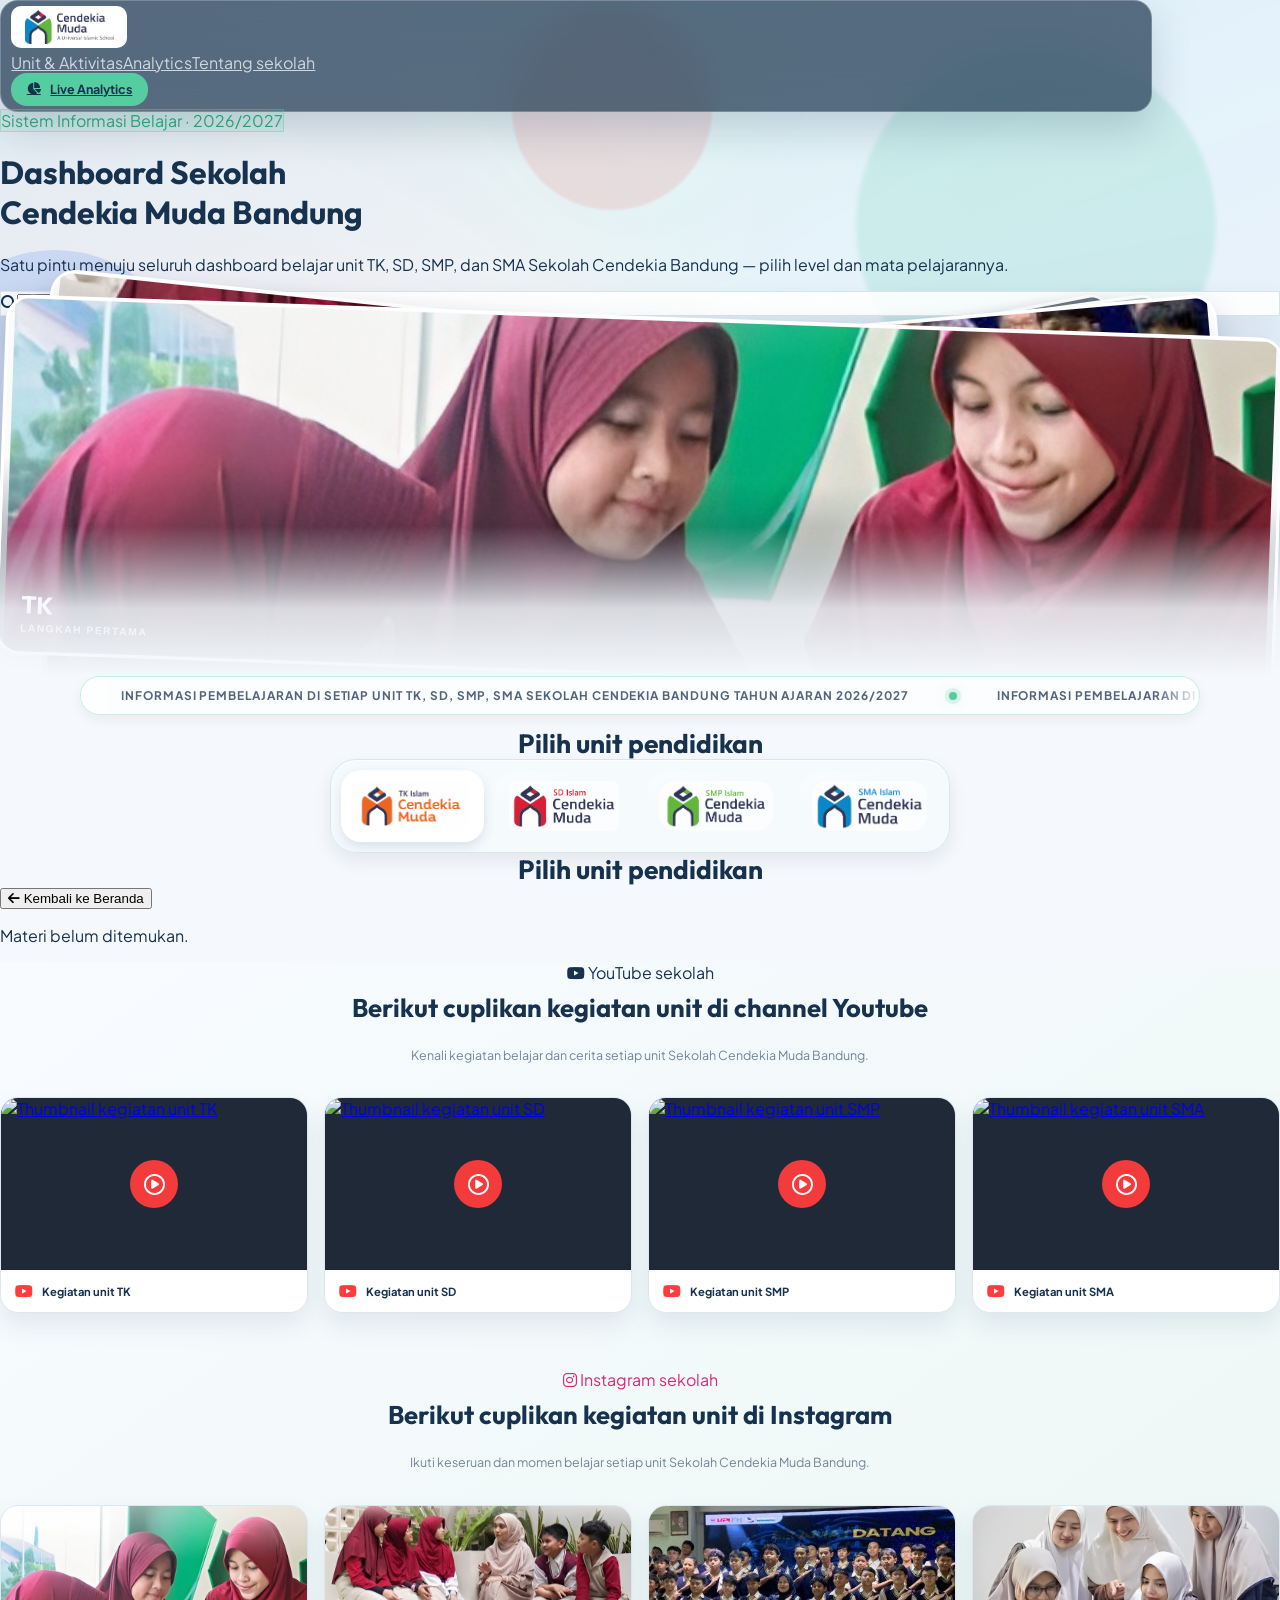
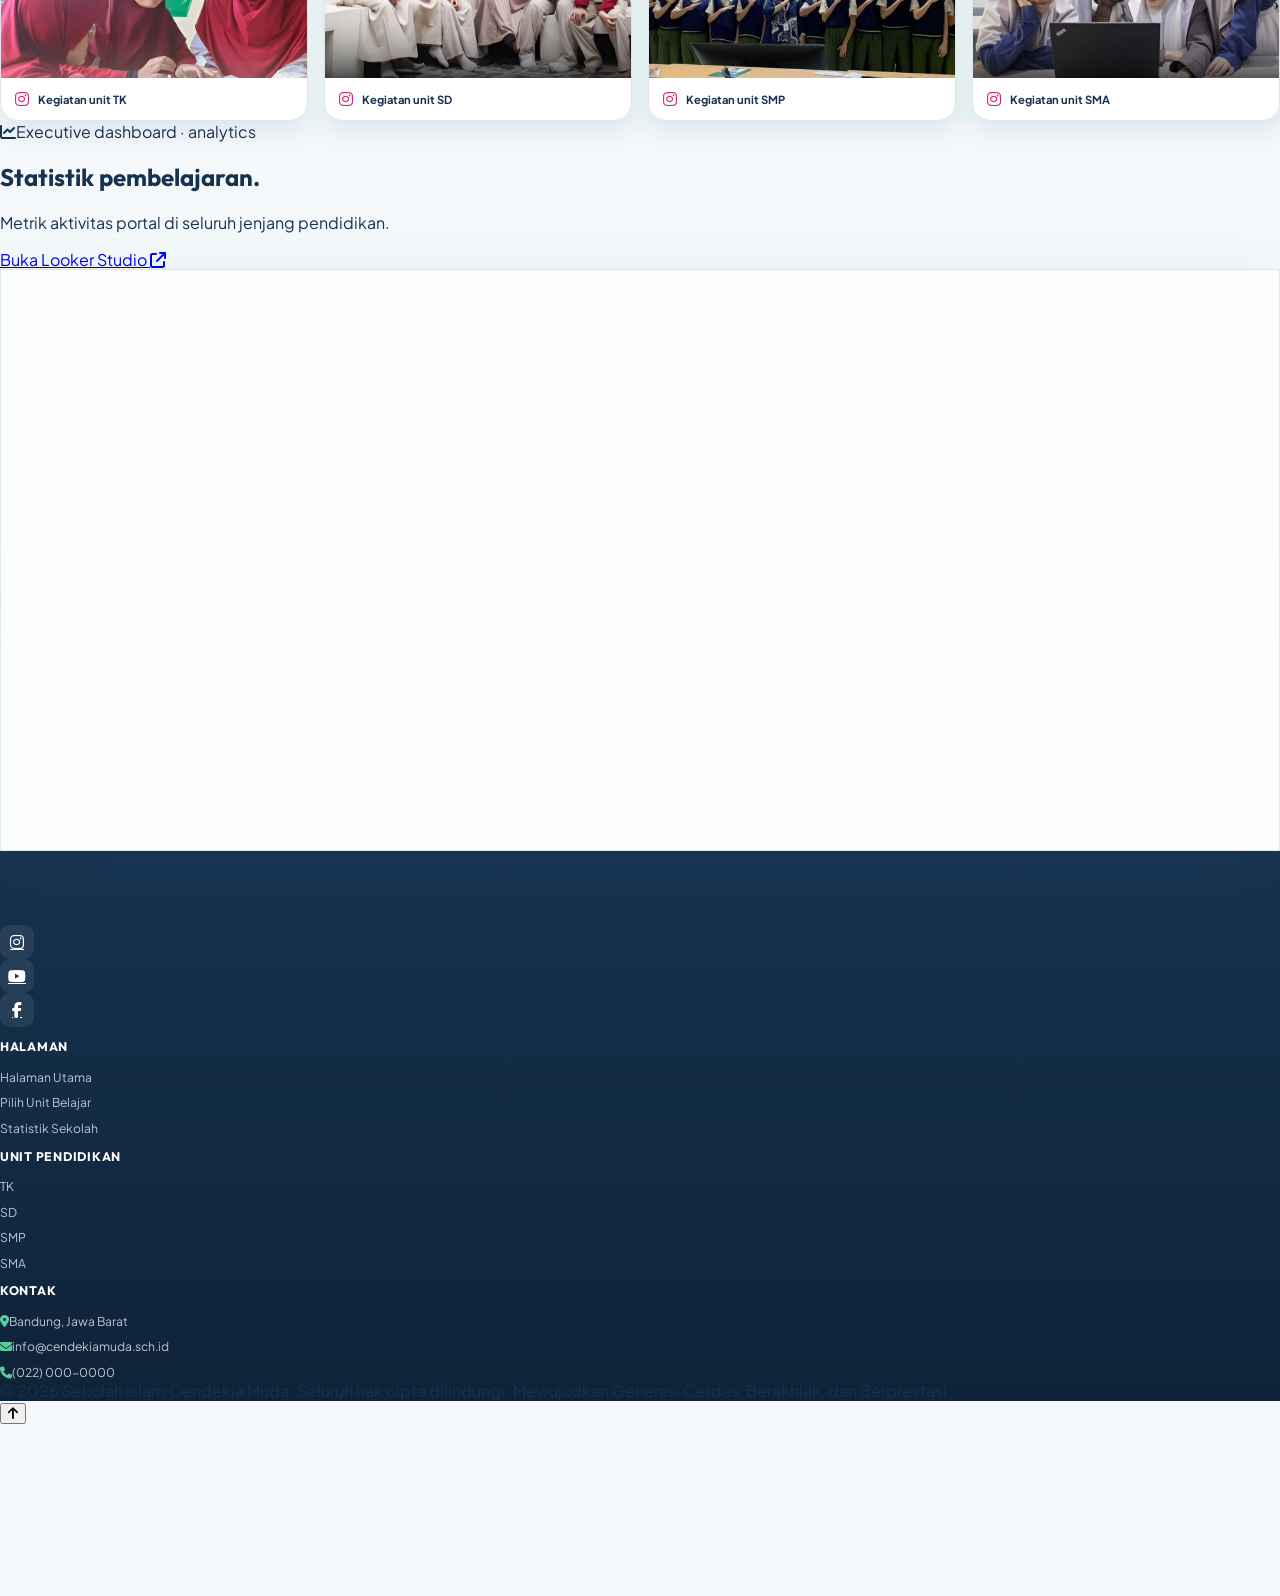
==== commit 7d27e8a2: "card mapel smp" ====
--- a/index.html
+++ b/index.html
@@ -1266,6 +1266,87 @@
         background: var(--smp-accent);
         color: #fff;
       }
+      .smp-math-material .smp-visual {
+        background-color: #fff0f1;
+        background-image: linear-gradient(rgba(255, 248, 248, 0.2), rgba(255, 248, 248, 0.2)), url("image/smp/matematika%20smp.png");
+        background-position: center 43%;
+        background-size: cover;
+      }
+      .smp-math-material .smp-visual::after {
+        content: "";
+        position: absolute;
+        inset: 0;
+        z-index: 0;
+        display: block;
+        background: linear-gradient(90deg, rgba(255, 249, 249, 0.18), rgba(255, 255, 255, 0.36));
+        pointer-events: none;
+      }
+      .smp-math-material .smp-visual img {
+        display: none;
+      }
+      .smp-math-material .material-title {
+        color: #a94f5e;
+        text-shadow: 0 1px 0 #fff, 0 2px 5px rgba(91, 38, 47, 0.22);
+      }
+      .smp-math-material .smp-level-button {
+        border-color: rgba(169, 79, 94, 0.42);
+        color: #a94f5e;
+      }
+      .smp-math-material:hover {
+        border-color: #a94f5e;
+      }
+      .smp-math-material:hover .material-title {
+        color: #a94f5e;
+      }
+      .smp-math-material .smp-level-button:hover,
+      .smp-math-material .smp-level-button:focus-visible {
+        background: #a94f5e !important;
+        border-color: #a94f5e !important;
+        color: #fff !important;
+      }
+      .smp-photo-material .smp-visual {
+        background-color: var(--smp-soft);
+        background-image: linear-gradient(rgba(255, 255, 255, 0.18), rgba(255, 255, 255, 0.18)), var(--smp-photo);
+        background-position: center 43%;
+        background-size: cover;
+      }
+      .smp-photo-material .smp-visual::after {
+        content: "";
+        position: absolute;
+        inset: 0;
+        z-index: 0;
+        display: block;
+        background: linear-gradient(90deg, rgba(255, 255, 255, 0.16), rgba(255, 255, 255, 0.34));
+        pointer-events: none;
+      }
+      .smp-photo-material .smp-visual img {
+        display: none;
+      }
+      .glass-nav {
+        position: absolute;
+        width: calc(100% - 2rem);
+        max-width: 72rem;
+        padding: 0.3rem 0.65rem;
+        border-radius: 18px;
+      }
+      .glass-nav .nav-logo {
+        width: 116px;
+        height: 42px;
+      }
+      .glass-nav .nav-action {
+        padding: 0.58rem 0.9rem;
+        font-size: 0.78rem;
+      }
+      .glass-nav > div:nth-child(2) {
+        gap: 1.5rem;
+      }
+      .hero-content {
+        max-width: 80rem;
+        padding-top: 110px;
+      }
+      .hero {
+        min-height: 570px;
+      }
       @media (max-width: 640px) {
         .smp-material .material-title {
           font-size: 1.18rem;
@@ -1896,7 +1977,7 @@
         ><span></span><span></span><span></span>
       </div>
       <nav
-        class="glass-nav fixed left-1/2 top-4 z-30 flex w-[calc(100%-2rem)] max-w-6xl -translate-x-1/2 items-center justify-between rounded-[22px] px-4 py-3"
+      class="glass-nav absolute left-1/2 top-4 z-30 flex -translate-x-1/2 items-center justify-between"
       >
         <a href="#top" id="navHomeLink" class="flex items-center"
           ><img
@@ -2813,11 +2894,11 @@
         IPA: ["#168f9b", "#e8f8fa"],
         IPS: ["#d28b24", "#fff7e5"],
         English: ["#d35b91", "#fff0f7"],
-        Sirah: ["#b66a3c", "#fff2e9"],
+        Sirah: ["#b95c6e", "#fff0f2"],
         "Qur'an": ["#2d9b83", "#e9f8f3"],
         Informatika: ["#3b72b9", "#edf4fc"],
-        PJOK: ["#df6b38", "#fff1e9"],
-        ART: ["#c354a5", "#fff0fb"],
+        PJOK: ["#326cc1", "#edf4ff"],
+        ART: ["#b95c6e", "#fff0f2"],
       };
       const materialImages = {
         TK: {
@@ -2841,18 +2922,18 @@
           "Level 6": twemoji("1f310"),
         },
         SMP: {
-          "PAIBP&BATQ": "image/smp/paibp-batq.svg",
+          "PAIBP&BATQ": "image/smp/paib smp.png",
           PPKn: "image/smp/ppkn.svg",
-          "B.Indo": "image/smp/b-indo.svg",
-          MATH: "image/smp/math.svg",
-          IPA: "image/smp/ipa.svg",
+          "B.Indo": "image/smp/indo smp.png",
+          MATH: "image/smp/matematika smp.png",
+          IPA: "image/smp/ipa smp.png",
           IPS: "image/smp/ips.svg",
           English: "image/smp/english.svg",
-          Sirah: "image/smp/sirah.svg",
-          "Qur'an": "image/smp/quran.svg",
-          Informatika: "image/smp/informatika.svg",
-          PJOK: "image/smp/pjok.svg",
-          ART: "image/smp/art.svg",
+          Sirah: "image/smp/sirah smp.png",
+          "Qur'an": "image/smp/quran smp.png",
+          Informatika: "image/smp/informatika smp.png",
+          PJOK: "image/smp/pjok smp.png",
+          ART: "image/smp/art smp.png",
         },
         SMA: {
           Sains: twemoji("1f52c"),
@@ -2895,6 +2976,9 @@
         if (level === "SMP" && smpCardColors[name]) {
           card.style.setProperty("--smp-accent", smpCardColors[name][0]);
           card.style.setProperty("--smp-soft", smpCardColors[name][1]);
+        }
+        if (level === "SMP" && /\.png$/i.test(getMaterialImage(level, name))) {
+          card.style.setProperty("--smp-photo", `url("${getMaterialImage(level, name)}")`);
         }
         if (gradeNumber !== null) {
           const suffix = ordinalSuffix(gradeNumber);
@@ -2914,11 +2998,11 @@
             </div>
           `;
         } else {
-          card.className = `material fade${level === "SMP" ? " smp-material" : level === "SMA" ? " sma-material" : ""}`;
+          card.className = `material fade${level === "SMP" ? ` smp-material${/\.png$/i.test(getMaterialImage(level, name)) ? " smp-photo-material" : ""}${name === "MATH" ? " smp-math-material" : ""}` : level === "SMA" ? " sma-material" : ""}`;
           card.innerHTML = level === "SMP" ? `
             <div class="smp-visual" aria-hidden="true">
               <img src="${getMaterialImage(level, name)}" alt="" />
-              <h4 class="material-title smp-title-row">${name}</h4>
+              <h4 class="material-title smp-title-row">${name.toUpperCase()}</h4>
             </div>
             <div class="material-content">
               <div class="smp-level-actions" aria-label="Pilih level ${name}">
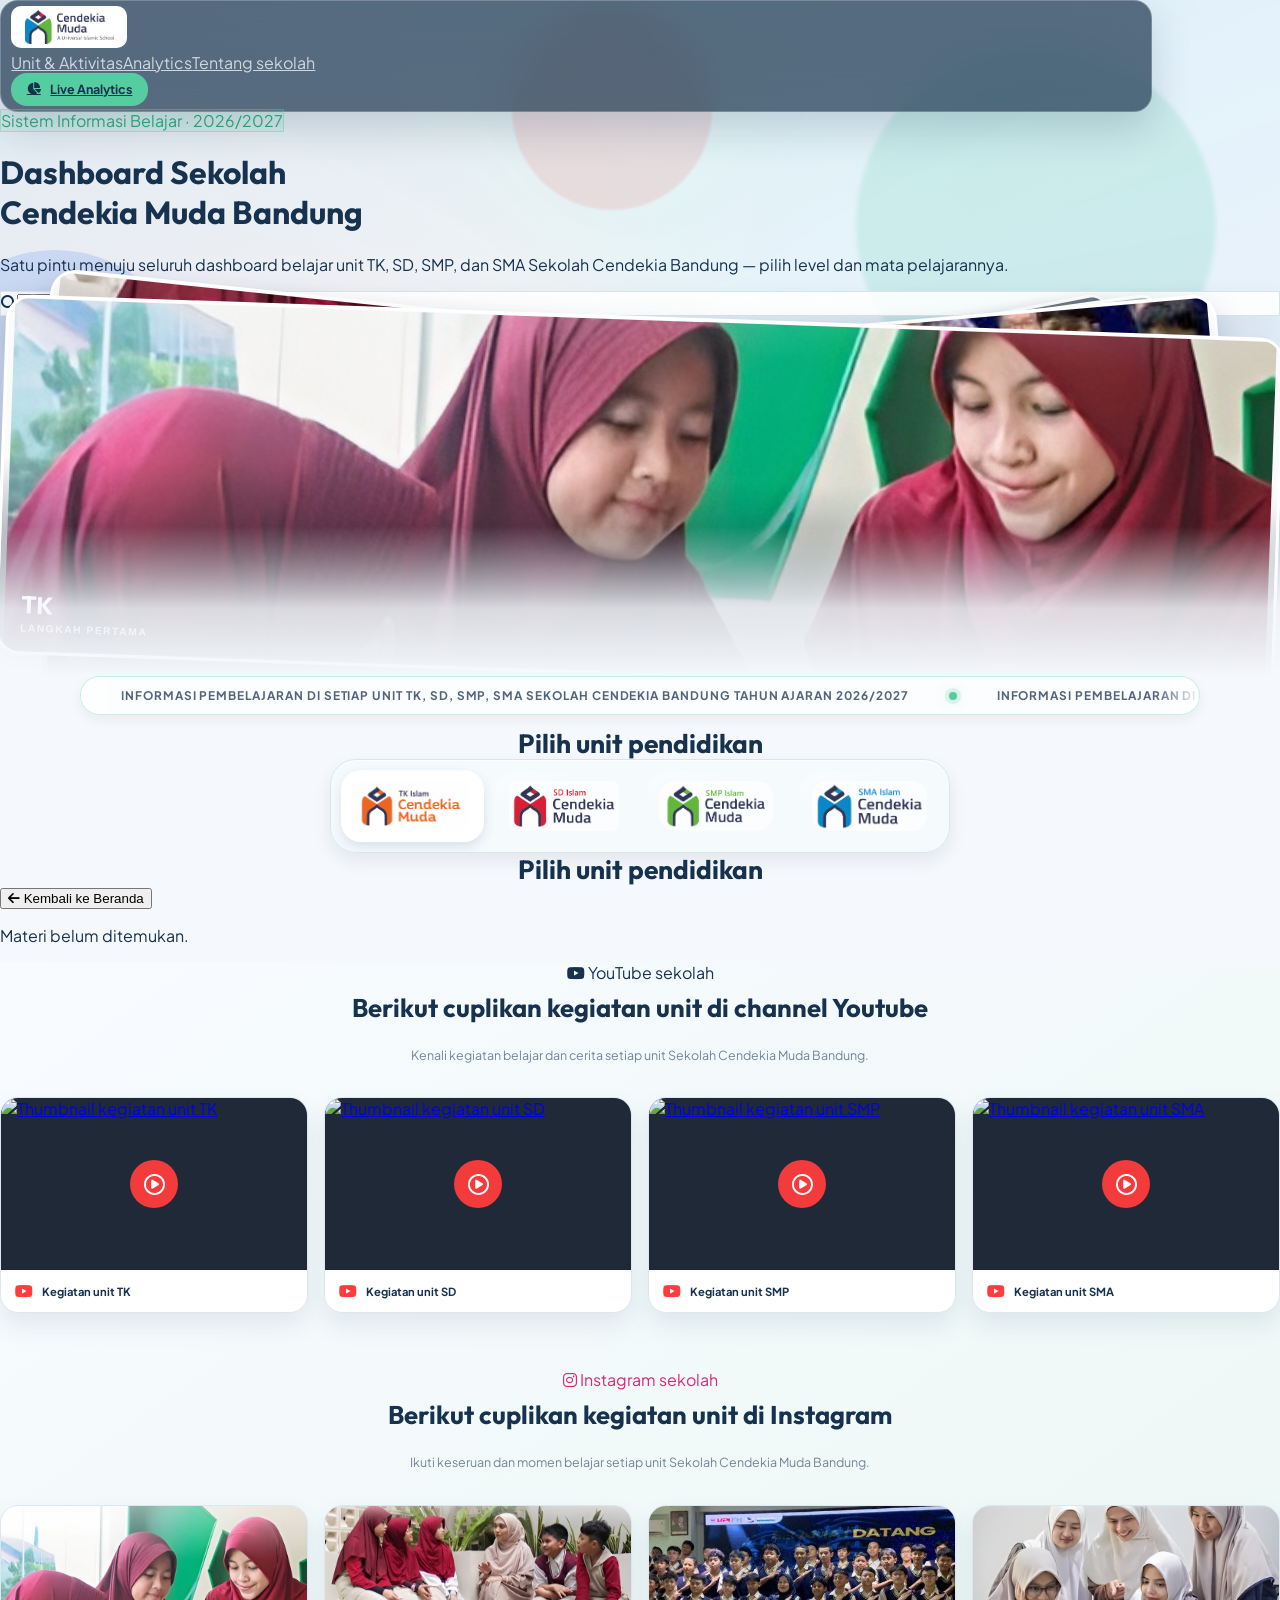
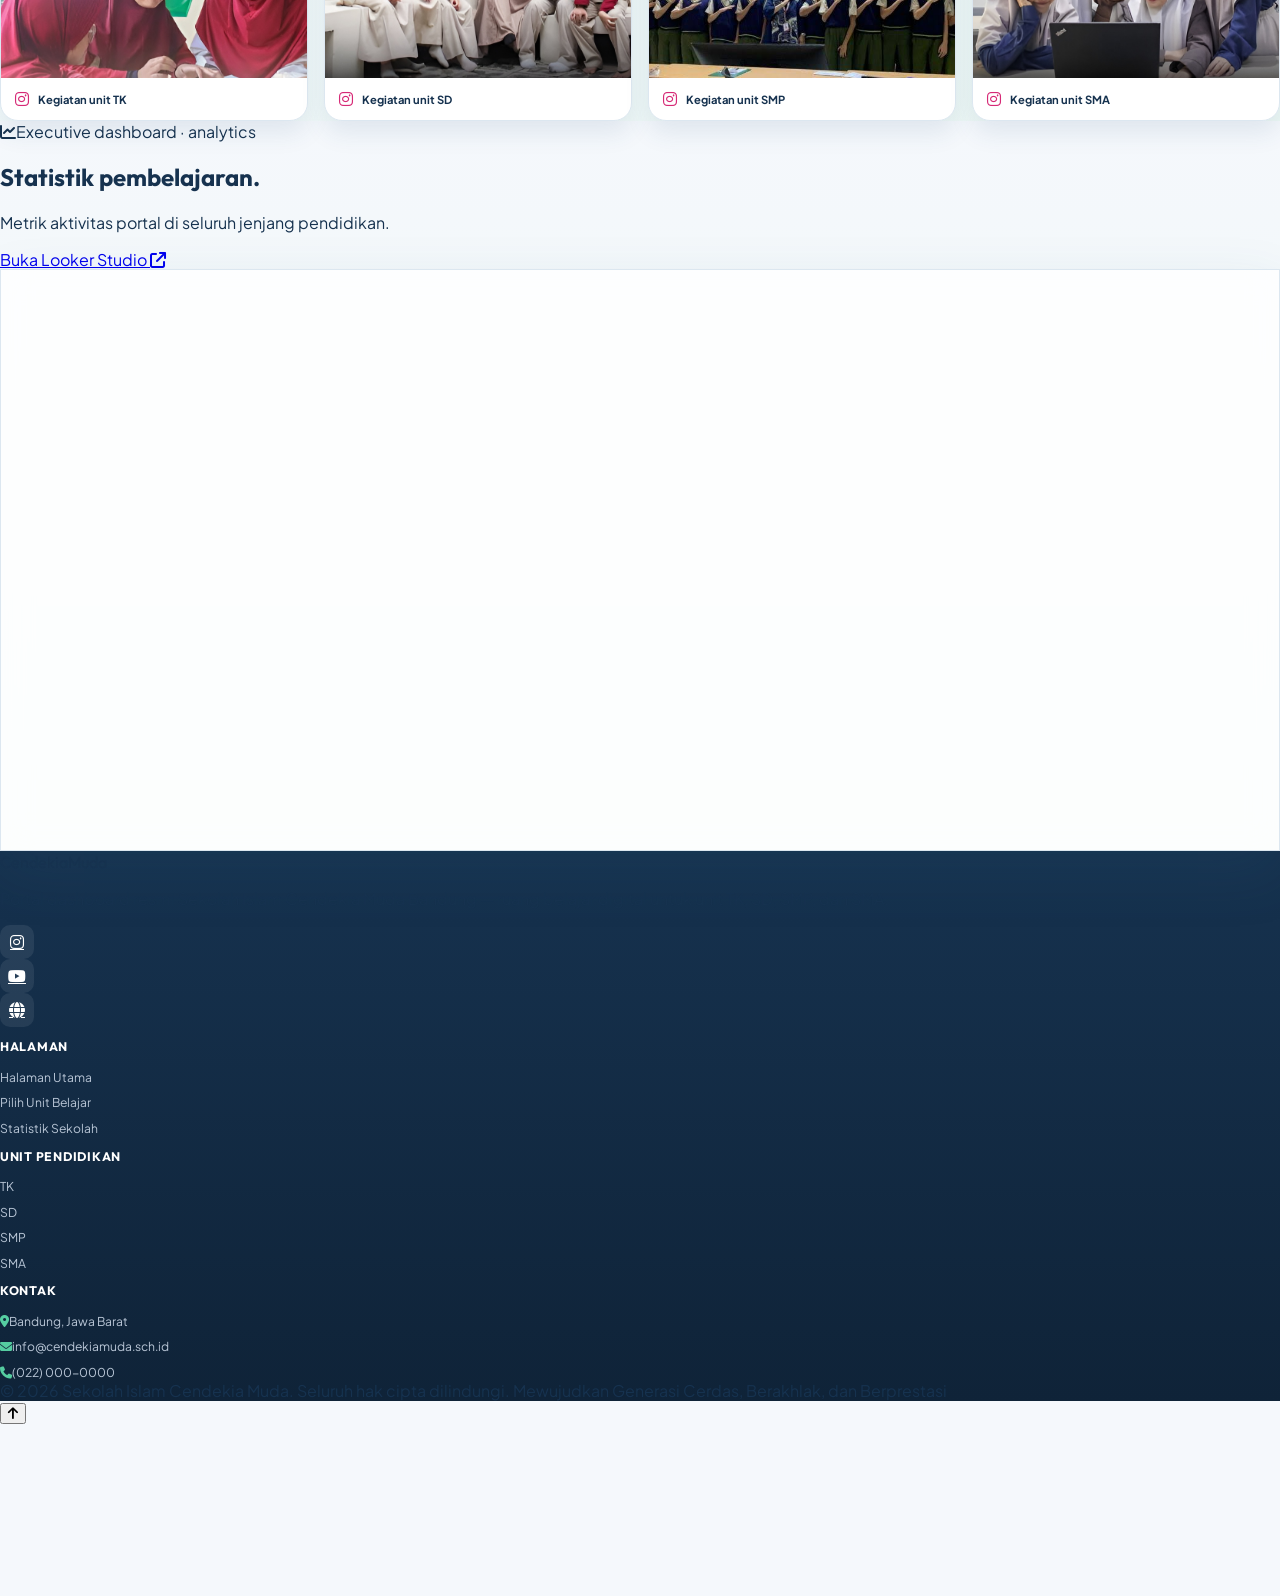
==== commit aff451c4: "link sosmed" ====
--- a/index.html
+++ b/index.html
@@ -31,7 +31,7 @@
     <link rel="preconnect" href="https://fonts.googleapis.com" />
     <link rel="preconnect" href="https://fonts.gstatic.com" crossorigin />
     <link
-      href="https://fonts.googleapis.com/css2?family=Outfit:wght@500;600;700;800&family=Plus+Jakarta+Sans:wght@400;500;600;700&display=swap"
+      href="https://fonts.googleapis.com/css2?family=Crimson+Pro:wght@400;500;600;700&family=Outfit:wght@500;600;700;800&family=Plus+Jakarta+Sans:wght@400;500;600;700&display=swap"
       rel="stylesheet"
     />
     <link
@@ -851,16 +851,10 @@
         justify-content: center;
         gap: 10px;
         overflow: hidden;
-        background: linear-gradient(
-          145deg,
-          color-mix(in srgb, var(--level-accent, var(--ink)) 10%, #fff) 0%,
-          color-mix(in srgb, var(--level-accent, var(--ink)) 5%, #fff) 68%,
-          #fff 100%
-        );
-        border: 1px solid color-mix(in srgb, var(--level-accent, var(--ink)) 12%, #dce7f0);
-        border-left: 4px solid color-mix(in srgb, var(--level-accent, var(--ink)) 55%, #fff);
+        background: linear-gradient(145deg, #fff, #fafbfc);
+        border: 1px solid #dce7f0;
         border-radius: 14px;
-        box-shadow: 0 7px 16px color-mix(in srgb, var(--level-accent, var(--ink)) 9%, transparent);
+        box-shadow: 0 4px 12px rgba(25, 39, 73, 0.12), inset 0 1px 0 rgba(255, 255, 255, 0.95);
       }
       .sma-material::before {
         display: none;
@@ -878,12 +872,12 @@
         align-items: center;
         justify-content: center;
         width: 100%;
-        gap: 9px;
+        gap: 0;
         padding-top: 0;
         text-align: center;
       }
       .sma-material .sma-card-icon {
-        display: grid;
+        display: none;
         width: 38px;
         height: 38px;
         flex: 0 0 auto;
@@ -901,10 +895,14 @@
       }
       .sma-material .material-title {
         color: var(--ink);
-        font-size: 0.95rem;
-        line-height: 1.15;
+        font-family: "Crimson Pro", serif;
+        font-size: 1.45rem;
+        font-weight: 500;
+        letter-spacing: 0.5px;
+        line-height: 1.35;
         overflow-wrap: anywhere;
         text-align: center;
+        flex: 1;
       }
       .sma-material .sma-card-tag {
         display: none;
@@ -928,21 +926,34 @@
         padding-top: 0;
       }
       .sma-material .sma-level-button {
-        min-height: 30px;
-        padding: 6px 4px;
-        border: 2px solid color-mix(in srgb, var(--level-accent, var(--ink)) 34%, #dce7f0);
+        min-height: 28px;
+        padding: 4px 6px;
+        border: none;
         border-radius: 8px;
-        background: #f8fbff;
+        background: linear-gradient(145deg, #fff, #f8f9fa);
         color: var(--ink);
-        font-size: 0.58rem;
-        font-weight: 700;
-        transition: 0.2s ease;
+        font-family: "Outfit", sans-serif;
+        font-size: 0.65rem;
+        font-weight: 500;
+        letter-spacing: 0.4px;
+        transition: 0.25s cubic-bezier(0.22, 1, 0.36, 1);
+        box-shadow: 0 4px 12px rgba(25, 39, 73, 0.15), inset 0 1px 0 rgba(255, 255, 255, 0.95);
+        cursor: pointer;
       }
       .sma-material .sma-level-button:hover,
       .sma-material .sma-level-button:focus-visible {
-        border-color: var(--level-accent, var(--ink));
-        background: var(--level-accent, var(--ink));
-        color: #fff;
+        background: linear-gradient(145deg, #f0f4f8, #e8ecf0);
+        transform: translateY(-3px);
+        box-shadow: 0 8px 20px rgba(25, 39, 73, 0.25), inset 0 1px 0 rgba(255, 255, 255, 0.95);
+      }
+      .sma-material .sma-level-button:active {
+        transform: translateY(-1px);
+        box-shadow: 0 2px 8px rgba(25, 39, 73, 0.15), inset 0 2px 4px rgba(0, 0, 0, 0.08);
+      }
+      .sma-material:hover {
+        transform: translateY(-7px);
+        border-color: #dce7f0;
+        box-shadow: 0 12px 28px rgba(25, 39, 73, 0.22), inset 0 1px 0 rgba(255, 255, 255, 0.95);
       }
       .smp-level-actions {
         display: flex;
@@ -1320,6 +1331,50 @@
         pointer-events: none;
       }
       .smp-photo-material .smp-visual img {
+        display: none;
+      }
+      .sma-bg-material {
+        background-image: linear-gradient(rgba(255,255,255,0.45), rgba(255,255,255,0.45)), var(--sma-bg-photo);
+        background-position: center;
+        background-size: cover;
+      }
+      .sma-bg-material .material-title {
+        text-shadow: 0 2px 4px rgba(255,255,255,0.8);
+      }
+      .sma-bg-material .sma-level-button {
+        background: rgba(255,255,255,0.75);
+        backdrop-filter: blur(4px);
+      }
+      .sma-photo-material {
+        aspect-ratio: auto;
+        min-height: 150px;
+        padding: 12px 12px;
+        align-items: center;
+        justify-content: center;
+        gap: 10px;
+        overflow: hidden;
+        background: linear-gradient(145deg, #fff, #fafbfc);
+        border: 1px solid #dce7f0;
+        border-radius: 14px;
+        box-shadow: 0 4px 12px rgba(25, 39, 73, 0.12), inset 0 1px 0 rgba(255, 255, 255, 0.95);
+        position: relative;
+      }
+      .sma-photo-material::before {
+        content: "";
+        position: absolute;
+        inset: 0;
+        background-image: linear-gradient(rgba(255, 255, 255, 0.55), rgba(255, 255, 255, 0.55)), var(--sma-photo, none);
+        background-position: center;
+        background-size: cover;
+        border-radius: 14px;
+        z-index: 0;
+        pointer-events: none;
+      }
+      .sma-photo-material > * {
+        position: relative;
+        z-index: 1;
+      }
+      .sma-photo-material .sma-visual {
         display: none;
       }
       .glass-nav {
@@ -2355,7 +2410,7 @@
           <div class="mt-5 flex items-center gap-3">
             <a
               class="footer-social"
-              href="https://www.instagram.com/"
+              href="https://www.instagram.com/cendekiamuda?utm_source=ig_web_button_share_sheet&igsi=ZDNlZDc0MzIxNw=="
               target="_blank"
               rel="noopener noreferrer"
               aria-label="Instagram Cendekia Muda"
@@ -2363,7 +2418,7 @@
             ></a>
             <a
               class="footer-social"
-              href="https://youtube.com/"
+              href="https://www.youtube.com/@SekolahIslamCendekiaMuda"
               target="_blank"
               rel="noopener noreferrer"
               aria-label="YouTube Cendekia Muda"
@@ -2371,11 +2426,11 @@
             ></a>
             <a
               class="footer-social"
-              href="https://www.facebook.com/"
+              href="https://cendekiamuda.sch.id/"
               target="_blank"
               rel="noopener noreferrer"
-              aria-label="Facebook Cendekia Muda"
-              ><i class="fa-brands fa-facebook-f"></i
+              aria-label="Website Utama Cendekia Muda"
+              ><i class="fa-solid fa-globe"></i
             ></a>
           </div>
         </div>
@@ -2892,7 +2947,7 @@
         "B.Indo": ["#e46b72", "#fff0f1"],
         MATH: ["#8b68c9", "#f3efff"],
         IPA: ["#168f9b", "#e8f8fa"],
-        IPS: ["#d28b24", "#fff7e5"],
+        IPS: ["#e46b72", "#fff0f1"],
         English: ["#d35b91", "#fff0f7"],
         Sirah: ["#b95c6e", "#fff0f2"],
         "Qur'an": ["#2d9b83", "#e9f8f3"],
@@ -2923,12 +2978,12 @@
         },
         SMP: {
           "PAIBP&BATQ": "image/smp/paib smp.png",
-          PPKn: "image/smp/ppkn.svg",
+          PPKn: "image/smp/ppkn smp.png",
           "B.Indo": "image/smp/indo smp.png",
           MATH: "image/smp/matematika smp.png",
           IPA: "image/smp/ipa smp.png",
-          IPS: "image/smp/ips.svg",
-          English: "image/smp/english.svg",
+          IPS: "image/smp/ips smp.png",
+          English: "image/smp/english smp.png",
           Sirah: "image/smp/sirah smp.png",
           "Qur'an": "image/smp/quran smp.png",
           Informatika: "image/smp/informatika smp.png",
@@ -2936,12 +2991,26 @@
           ART: "image/smp/art smp.png",
         },
         SMA: {
-          Sains: twemoji("1f52c"),
-          "Sosial Humaniora": twemoji("1f4ca"),
-          "Bahasa & Budaya": twemoji("1f4da"),
-          "Matematika Lanjut": twemoji("1f522"),
-          "Project Lab": twemoji("1f680"),
-          "Persiapan Kuliah": twemoji("1f393"),
+          PAI: "image/sma/PAI SMA.png",
+          ARABIC: "image/sma/ARABIC SMA.png",
+          "QUR'ANIC": "image/sma/QUR'ANIC SMA.png",
+          "SIRAH NABAWIYAH": "image/sma/SIRAH NABAWIYAH SMA.png",
+          PKN: "image/sma/PKN SMA.png",
+          KIMIA: "image/sma/KIMIA SMA.png",
+          MATEMATIKA: "image/sma/MATEMATIKA SMA.png",
+          BIOLOGI: "image/sma/BIOLOGI SMA.png",
+          FISIKA: "image/sma/FISIKA SMA.png",
+          "B. INDONESIA": "image/sma/INDONESIA SMA.png",
+          SEJARAH: "image/sma/SEJARAH SMA.png",
+          GEOGRAFI: "image/sma/GEOGRAFI SMA.png",
+          EKONOMI: "image/sma/EKONOMI SMA.png",
+          SOSIOLOGI: "image/sma/SOSIOLOGI SMA.png",
+          PENJAS: "image/sma/PENJAS SMA.png",
+          IELTS: "image/sma/IELTS SMA.png",
+          ENGLISH: "image/sma/ENGLISH SMA.png",
+          PRAKARYA: "image/sma/PRAKARYA SMA.png",
+          "SENI BUDAYA": "image/sma/SENI BUDAYA SMA.png",
+          INFORMATIKA: "image/sma/INFORMATIKA SMA.png",
         },
       };
       function getMaterialImage(level, name) {
@@ -2979,6 +3048,9 @@
         }
         if (level === "SMP" && /\.png$/i.test(getMaterialImage(level, name))) {
           card.style.setProperty("--smp-photo", `url("${getMaterialImage(level, name)}")`);
+        }
+        if (level === "SMA" && /\.png$/i.test(getMaterialImage(level, name))) {
+          card.style.setProperty("--sma-bg-photo", `url("${getMaterialImage(level, name).replace(/\s/g, '%20').replace(/'/g, '%27')}")`);
         }
         if (gradeNumber !== null) {
           const suffix = ordinalSuffix(gradeNumber);
@@ -2998,7 +3070,7 @@
             </div>
           `;
         } else {
-          card.className = `material fade${level === "SMP" ? ` smp-material${/\.png$/i.test(getMaterialImage(level, name)) ? " smp-photo-material" : ""}${name === "MATH" ? " smp-math-material" : ""}` : level === "SMA" ? " sma-material" : ""}`;
+          card.className = `material fade${level === "SMP" ? ` smp-material${/\.png$/i.test(getMaterialImage(level, name)) ? " smp-photo-material" : ""}${name === "MATH" ? " smp-math-material" : ""}` : level === "SMA" ? ` sma-material${/\.png$/i.test(getMaterialImage(level, name)) ? " sma-bg-material" : ""}` : ""}`;
           card.innerHTML = level === "SMP" ? `
             <div class="smp-visual" aria-hidden="true">
               <img src="${getMaterialImage(level, name)}" alt="" />
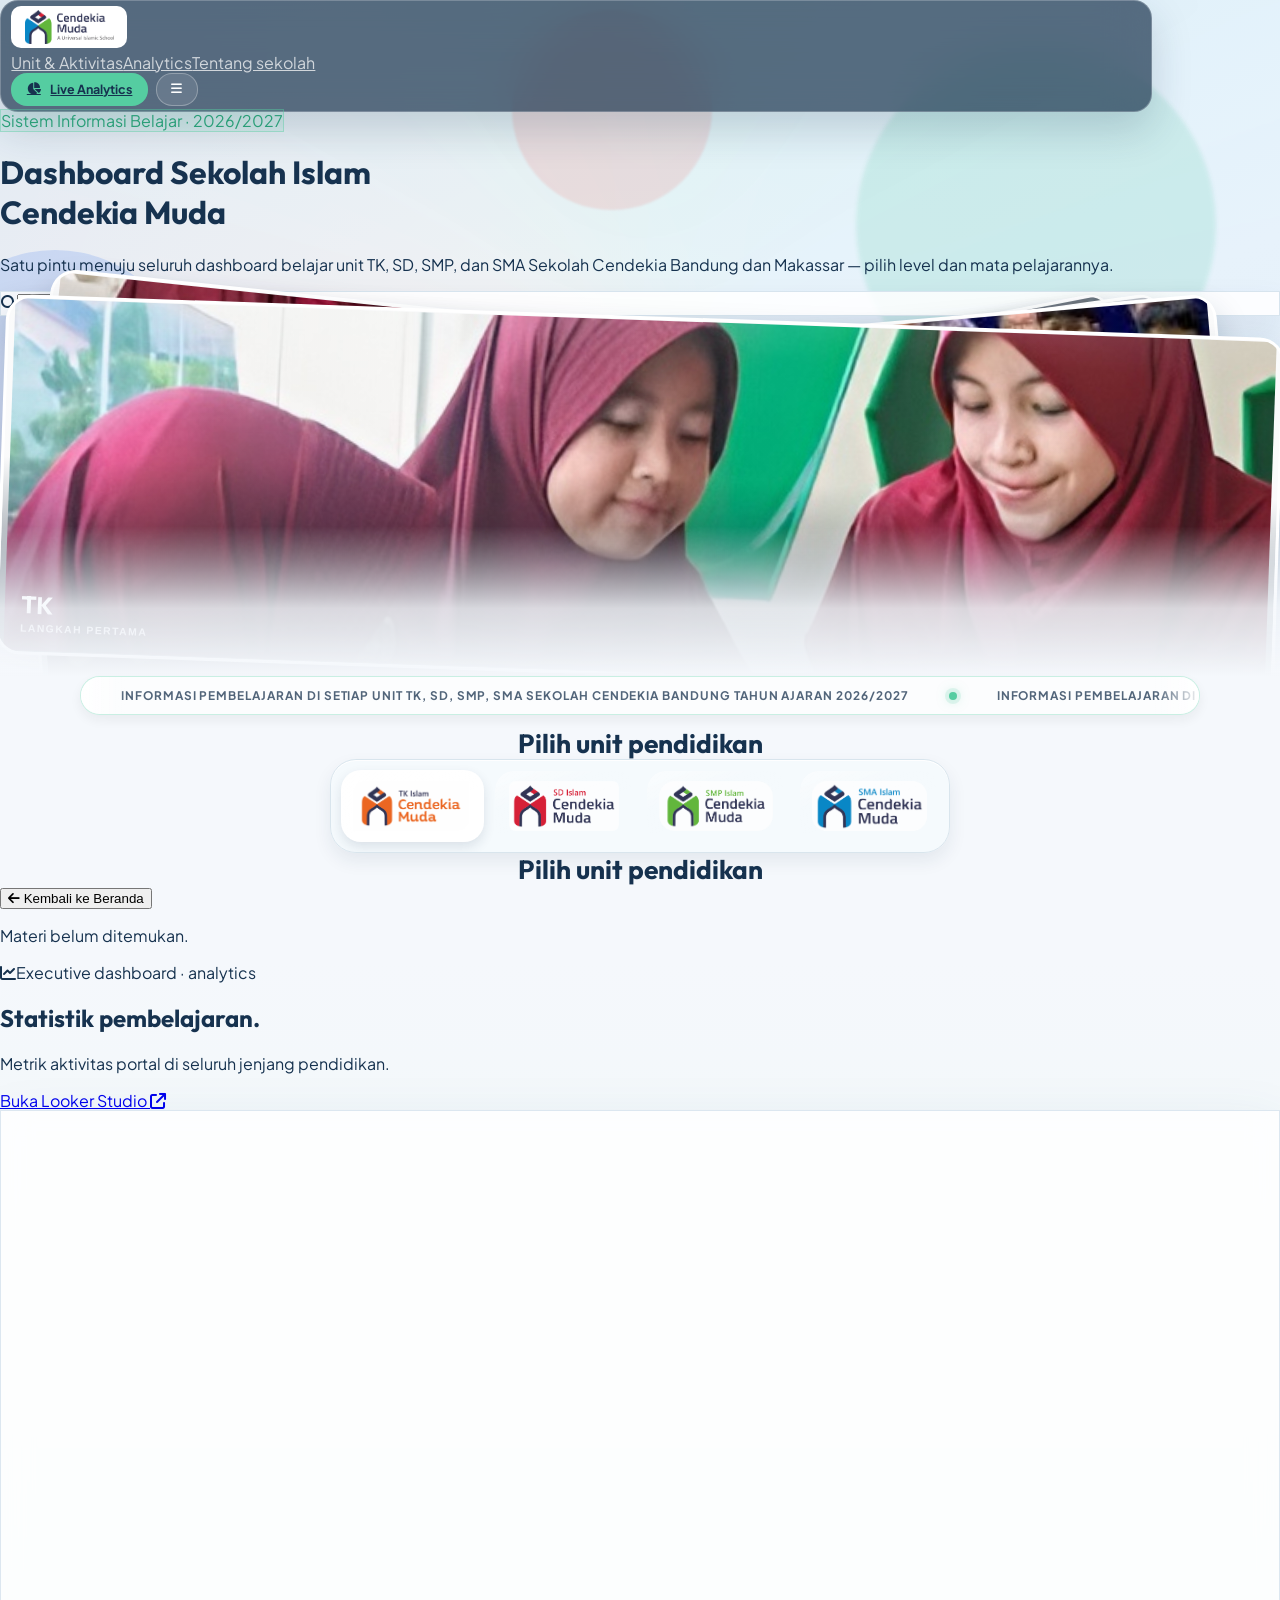
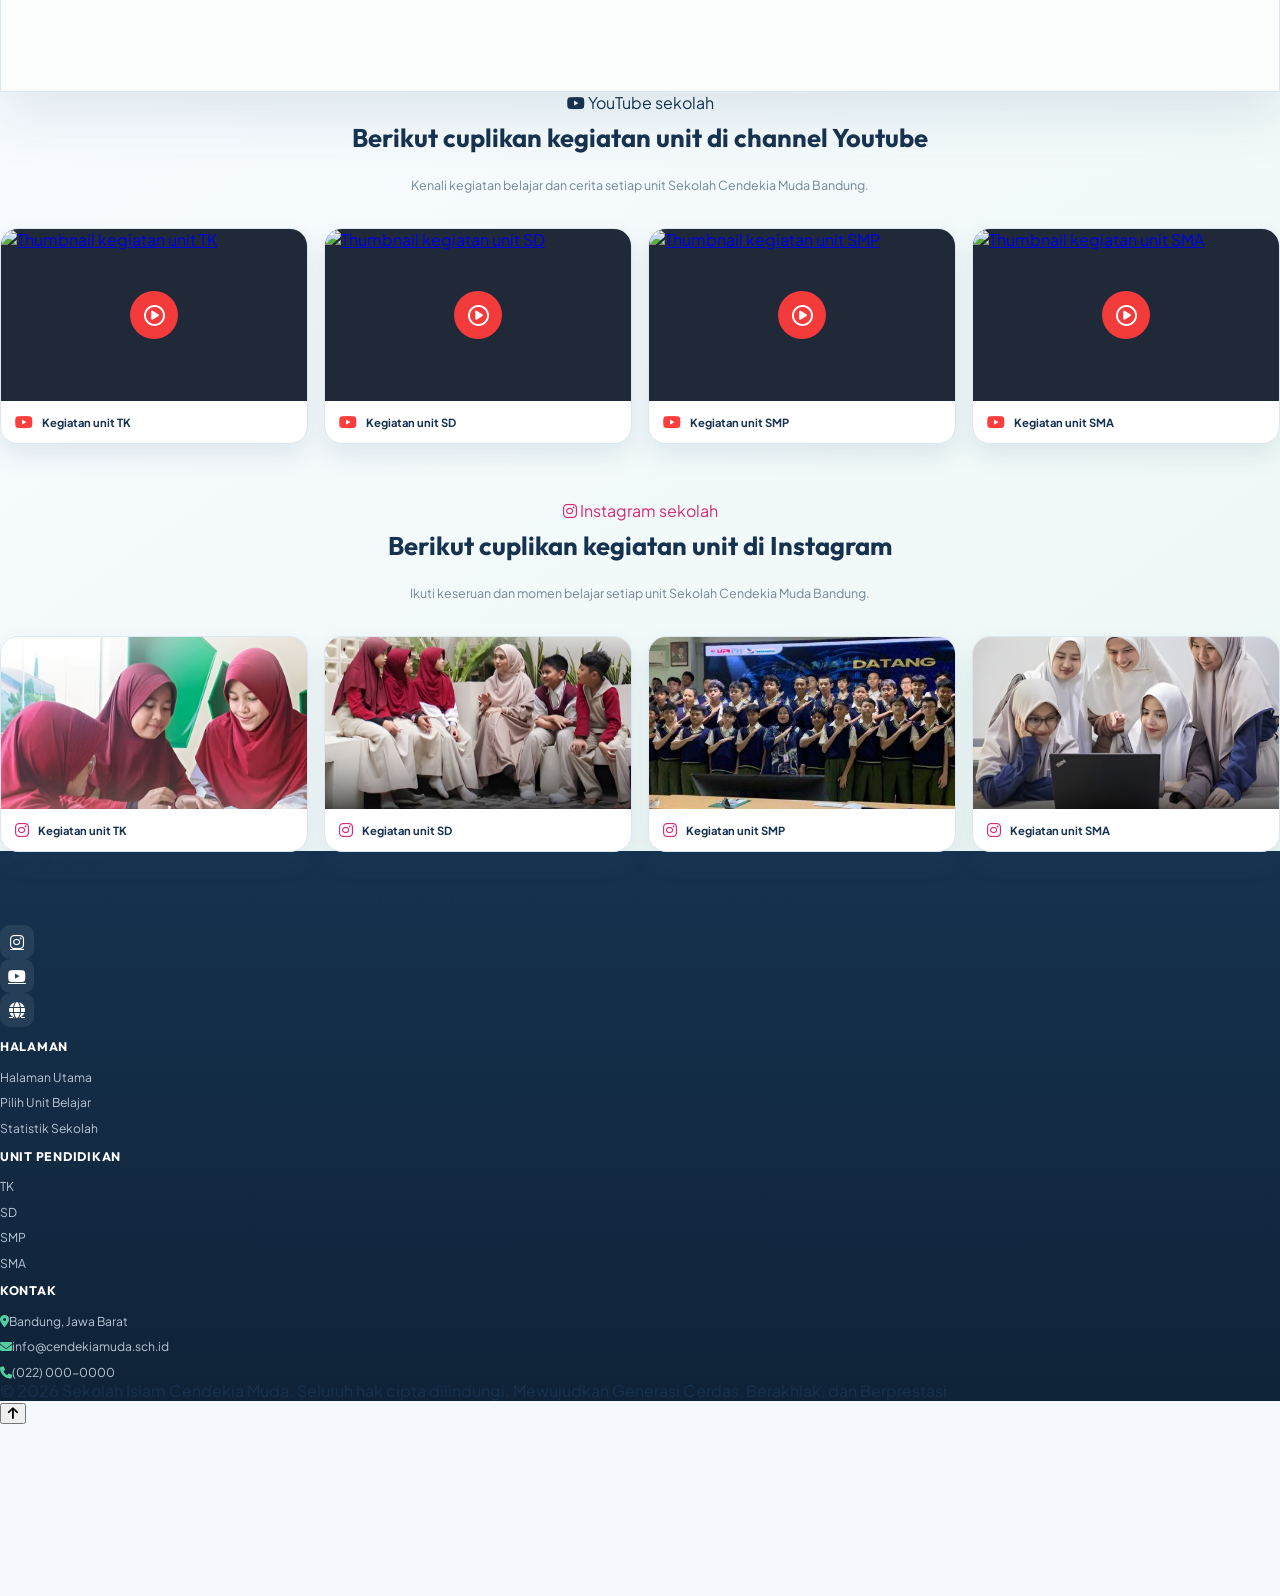
==== commit af61cd74: "perbaiki revisi" ====
--- a/index.html
+++ b/index.html
@@ -258,6 +258,10 @@
         background: rgba(255, 255, 255, 0.2);
         transform: translateY(-2px);
       }
+      .nav-action-secondary.is-active {
+        background: rgba(255, 255, 255, 0.24);
+        border-color: rgba(255, 255, 255, 0.6);
+      }
       .nav-logo {
         width: 158px;
         height: 60px;
@@ -265,6 +269,40 @@
         padding: 4px;
         background: #fff;
         border-radius: 10px;
+      }
+      .mobile-menu {
+        position: absolute;
+        left: 1rem;
+        right: 1rem;
+        top: 4.9rem;
+        z-index: 29;
+        display: flex;
+        flex-direction: column;
+        gap: 0.15rem;
+        padding: 0.65rem;
+        border-radius: 18px;
+        background: rgba(20, 45, 72, 0.94);
+        border: 1px solid rgba(255, 255, 255, 0.22);
+        box-shadow: 0 18px 40px rgba(22, 50, 79, 0.25);
+        backdrop-filter: blur(22px);
+        animation: fade 0.25s both;
+      }
+      .mobile-menu.hidden {
+        display: none;
+      }
+      .mobile-menu a {
+        padding: 0.75rem 0.7rem;
+        border-radius: 12px;
+        color: rgba(255, 255, 255, 0.85);
+        font-size: 0.88rem;
+        font-weight: 700;
+        text-decoration: none;
+        transition: 0.2s;
+      }
+      .mobile-menu a:hover,
+      .mobile-menu a:active {
+        background: rgba(255, 255, 255, 0.14);
+        color: #fff;
       }
       .hero {
         min-height: 630px;
@@ -922,7 +960,7 @@
         grid-template-columns: repeat(3, minmax(0, 1fr));
         gap: 4px;
         width: min(100%, 240px);
-        margin-top: 14px;
+        margin-top: 6px;
         padding-top: 0;
       }
       .sma-material .sma-level-button {
@@ -1015,7 +1053,7 @@
         --smp-accent: #2a9e78;
         --smp-soft: #e8f7f2;
         aspect-ratio: auto;
-        min-height: 132px;
+        min-height: 108px;
         background:
           linear-gradient(145deg, rgba(255, 255, 255, 0.98), var(--smp-soft)),
           radial-gradient(circle at 100% 0%, color-mix(in srgb, var(--smp-accent) 28%, transparent), transparent 58%);
@@ -1154,7 +1192,7 @@
         display: none;
       }
       .smp-material {
-        min-height: 132px;
+        min-height: 108px;
         background: #fff !important;
       }
       .smp-visual {
@@ -1163,8 +1201,8 @@
         flex: 0 0 88px;
         align-items: center;
         justify-content: center;
-        flex: 0 0 60px;
-        height: 60px;
+        flex: 0 0 52px;
+        height: 52px;
         overflow: hidden;
         background: var(--smp-soft);
         isolation: isolate;
@@ -1218,9 +1256,10 @@
         z-index: 1;
         width: 100%;
         height: 100%;
-        min-height: 132px;
+        min-height: 108px;
         justify-content: center;
-        padding: 16px 12px;
+        padding: 8px 12px;
+        gap: 4px;
         background: transparent;
       }
       .smp-material .material-title {
@@ -1263,7 +1302,7 @@
       .smp-material .smp-level-actions {
         max-width: 220px;
         gap: 6px;
-        margin-top: 10px;
+        margin-top: 4px;
       }
       .smp-material .smp-level-button {
         padding: 8px 5px;
@@ -1347,11 +1386,11 @@
       }
       .sma-photo-material {
         aspect-ratio: auto;
-        min-height: 150px;
-        padding: 12px 12px;
+        min-height: 122px;
+        padding: 10px 10px;
         align-items: center;
         justify-content: center;
-        gap: 10px;
+        gap: 6px;
         overflow: hidden;
         background: linear-gradient(145deg, #fff, #fafbfc);
         border: 1px solid #dce7f0;
@@ -1408,22 +1447,23 @@
         }
       }
       .smp-material {
-        min-height: 132px;
+        min-height: 108px;
       }
       .smp-material .smp-visual {
-        flex: 0 0 60px;
-        height: 60px;
+        flex: 0 0 52px;
+        height: 52px;
       }
       .smp-material .material-content {
-        flex: 0 0 72px;
-        height: 72px !important;
-        min-height: 72px !important;
-        padding: 9px 12px 11px;
+        flex: 0 0 56px;
+        height: 56px !important;
+        min-height: 56px !important;
+        padding: 6px 12px 8px;
+        gap: 3px;
         background: #fff !important;
       }
       .smp-material .smp-level-button {
-        padding: 9px 7px;
-        font-size: 0.68rem;
+        padding: 7px 6px;
+        font-size: 0.66rem;
       }
       .material-grade {
         position: relative;
@@ -1989,20 +2029,21 @@
           font-size: 0.8rem;
         }
         .level-tabs {
-          gap: 12px;
-          max-width: 420px;
+          gap: 10px;
+          max-width: 100%;
+          padding: 8px;
         }
         .level-tab {
-          height: 56px;
-          padding: 7px;
-          border-radius: 16px;
+          height: 88px;
+          padding: 10px;
+          border-radius: 18px;
         }
         .level-tab::before {
-          inset: -7px;
-          border-radius: 22px;
+          inset: -8px;
+          border-radius: 24px;
         }
         .level-tab::after {
-          border-radius: 14px;
+          border-radius: 15px;
         }
         .analytics {
           border-radius: 28px 28px 0 0;
@@ -2016,6 +2057,50 @@
         .instagram-panel {
           align-items: flex-start;
           flex-direction: column;
+        }
+        .material {
+          aspect-ratio: 1 / 1;
+        }
+        .material-cover {
+          padding: 8px 8px 8px 32px;
+        }
+        .material-spine {
+          width: 26px;
+        }
+        .material-content {
+          padding: 7px 6px 7px 32px;
+          gap: 2px;
+        }
+        .material-title {
+          font-size: 0.82rem;
+        }
+        .material-cta {
+          margin-top: 3px;
+          padding: 4px 8px;
+          font-size: 0.58rem;
+        }
+        .material-grade .grade-number {
+          font-size: 2.3rem;
+        }
+        .mobile-menu {
+          top: 4.6rem;
+        }
+        .sma-material,
+        .sma-photo-material {
+          min-height: 112px;
+          padding: 8px 8px;
+          gap: 4px;
+        }
+        .sma-material .material-title {
+          font-size: 1.05rem;
+        }
+        .sma-material .sma-level-actions {
+          margin-top: 4px;
+          gap: 3px;
+        }
+        .sma-material .sma-level-button {
+          padding: 3px 4px;
+          font-size: 0.58rem;
         }
       }
     </style>
@@ -2056,8 +2141,28 @@
             <i class="fa-solid fa-chart-pie text-base"></i>
             <span class="nav-action-label">Live Analytics</span>
           </a>
+          <button
+            id="mobileMenuBtn"
+            type="button"
+            class="nav-action nav-action-secondary md:hidden"
+            aria-label="Buka menu navigasi"
+            aria-expanded="false"
+            aria-controls="mobileMenu"
+          >
+            <i class="fa-solid fa-bars text-base"></i>
+          </button>
         </div>
       </nav>
+      <div
+        id="mobileMenu"
+        class="mobile-menu hidden md:hidden"
+        role="menu"
+        aria-label="Menu navigasi"
+      >
+        <a href="#library" role="menuitem">Unit & Aktivitas</a>
+        <a href="#analytics" role="menuitem">Analytics</a>
+        <a href="#about" role="menuitem">Tentang sekolah</a>
+      </div>
       <div
         class="hero-content relative z-10 mx-auto grid max-w-6xl items-center gap-12 px-5 pb-24 lg:grid-cols-[1fr_360px]"
       >
@@ -2070,13 +2175,13 @@
           <h1
             class="display mt-6 max-w-2xl text-4xl font-bold leading-[1.05] tracking-[-.03em] sm:text-5xl"
           >
-            Dashboard Sekolah<br /><span
+            Dashboard Sekolah Islam<br /><span
               class="bg-gradient-to-r from-blue to-mint bg-clip-text text-transparent"
-              >Cendekia Muda Bandung</span
+              >Cendekia Muda</span
             >
           </h1>
           <p class="mt-6 max-w-lg text-sm leading-7 text-slate-500">
-            Satu pintu menuju seluruh dashboard belajar unit TK, SD, SMP, dan SMA Sekolah Cendekia Bandung — pilih level dan mata pelajarannya.
+            Satu pintu menuju seluruh dashboard belajar unit TK, SD, SMP, dan SMA Sekolah Cendekia Bandung dan Makassar — pilih level dan mata pelajarannya.
           </p>
           <div
             class="search mt-9 flex max-w-xl items-center rounded-[20px] p-2"
@@ -2269,6 +2374,46 @@
         </p>
       </section>
     </main>
+    <section id="analytics" class="analytics px-5 py-16 sm:px-8">
+      <div class="mx-auto max-w-6xl">
+        <div
+          class="mb-8 flex flex-col justify-between gap-5 md:flex-row md:items-end reveal-up"
+        >
+          <div>
+            <span
+              class="mb-3 inline-flex items-center gap-2 rounded-full border border-blue/30 bg-blue/10 px-3 py-1.5 text-[10px] font-bold uppercase tracking-[.16em] text-blue"
+              ><i class="fa-solid fa-chart-line"></i>Executive dashboard ·
+              analytics</span
+            >
+            <h2 class="display text-3xl font-bold sm:text-4xl">
+              Statistik pembelajaran.
+            </h2>
+            <p class="mt-2 text-xs leading-6 text-slate-500">
+              Metrik aktivitas portal di seluruh jenjang pendidikan.
+            </p>
+          </div>
+          <a
+            id="fullReportLink"
+            href="https://datastudio.google.com/u/0/reporting/81fac7f5-c05d-4923-a8b4-a241f6328551/page/ZIF6F"
+            target="_blank"
+            rel="noopener"
+            class="flex items-center gap-2 rounded-2xl bg-blue px-5 py-3 text-xs font-bold text-white transition hover:bg-mint hover:text-ink"
+            >Buka Looker Studio
+            <i class="fa-solid fa-arrow-up-right-from-square text-[10px]"></i
+          ></a>
+        </div>
+        <div class="analytics-window rounded-[30px] p-2 sm:p-3 reveal-up" style="transition-delay: 0.12s">
+          <div class="analytics-frame overflow-hidden rounded-[22px]">
+            <iframe
+              id="lookerFrame"
+              title="Looker Studio Statistik Pembelajaran"
+              src="https://datastudio.google.com/embed/reporting/81fac7f5-c05d-4923-a8b4-a241f6328551/page/ZIF6F"
+              allowfullscreen
+            ></iframe>
+          </div>
+        </div>
+      </div>
+    </section>
     <section id="social" class="social-section px-5 py-16 sm:px-8">
       <div class="mx-auto max-w-6xl">
         <div class="social-heading reveal-up">
@@ -2354,46 +2499,6 @@
             </div>
             <div class="video-card-label instagram-label"><i class="fa-brands fa-instagram"></i><span>Kegiatan unit SMA</span></div>
           </article>
-        </div>
-      </div>
-    </section>
-    <section id="analytics" class="analytics px-5 py-16 sm:px-8">
-      <div class="mx-auto max-w-6xl">
-        <div
-          class="mb-8 flex flex-col justify-between gap-5 md:flex-row md:items-end reveal-up"
-        >
-          <div>
-            <span
-              class="mb-3 inline-flex items-center gap-2 rounded-full border border-blue/30 bg-blue/10 px-3 py-1.5 text-[10px] font-bold uppercase tracking-[.16em] text-blue"
-              ><i class="fa-solid fa-chart-line"></i>Executive dashboard ·
-              analytics</span
-            >
-            <h2 class="display text-3xl font-bold sm:text-4xl">
-              Statistik pembelajaran.
-            </h2>
-            <p class="mt-2 text-xs leading-6 text-slate-500">
-              Metrik aktivitas portal di seluruh jenjang pendidikan.
-            </p>
-          </div>
-          <a
-            id="fullReportLink"
-            href="https://datastudio.google.com/u/0/reporting/81fac7f5-c05d-4923-a8b4-a241f6328551/page/ZIF6F"
-            target="_blank"
-            rel="noopener"
-            class="flex items-center gap-2 rounded-2xl bg-blue px-5 py-3 text-xs font-bold text-white transition hover:bg-mint hover:text-ink"
-            >Buka Looker Studio
-            <i class="fa-solid fa-arrow-up-right-from-square text-[10px]"></i
-          ></a>
-        </div>
-        <div class="analytics-window rounded-[30px] p-2 sm:p-3 reveal-up" style="transition-delay: 0.12s">
-          <div class="analytics-frame overflow-hidden rounded-[22px]">
-            <iframe
-              id="lookerFrame"
-              title="Looker Studio Statistik Pembelajaran"
-              src="https://datastudio.google.com/embed/reporting/81fac7f5-c05d-4923-a8b4-a241f6328551/page/ZIF6F"
-              allowfullscreen
-            ></iframe>
-          </div>
         </div>
       </div>
     </section>
@@ -2741,7 +2846,9 @@
         photoDeck = document.getElementById("photoDeck"),
         socialSection = document.getElementById("social"),
         analyticsSection = document.getElementById("analytics"),
-        backHomeBtn = document.getElementById("backHomeBtn");
+        backHomeBtn = document.getElementById("backHomeBtn"),
+        mobileMenuBtn = document.getElementById("mobileMenuBtn"),
+        mobileMenu = document.getElementById("mobileMenu");
       let active = null;
       let searchDebounce = null;
       const levelImages = {
@@ -3172,12 +3279,10 @@
       }
       function showResultsChrome() {
         socialSection.classList.add("hidden");
-        analyticsSection.classList.add("hidden");
         levelResults.classList.remove("hidden");
       }
       function showHomeChrome() {
         socialSection.classList.remove("hidden");
-        analyticsSection.classList.remove("hidden");
         levelResults.classList.add("hidden");
         title.textContent = "Pilih unit pendidikan";
         grid.innerHTML = "";
@@ -3234,7 +3339,7 @@
                 </div>
               </div>
               <div class="group-panel">
-                <div class="grid gap-4 sm:grid-cols-3 lg:grid-cols-5"></div>
+                <div class="grid grid-cols-2 gap-3 sm:grid-cols-3 lg:grid-cols-5"></div>
               </div>
             `;
             const innerGrid = section.querySelector(".group-panel > div");
@@ -3306,10 +3411,10 @@
           });
         } else {
           grid.className = active === "SMP"
-            ? "grid gap-3 sm:grid-cols-2 lg:grid-cols-4"
+            ? "grid grid-cols-2 gap-3 sm:grid-cols-2 lg:grid-cols-4"
             : active === "SMA"
-              ? "grid gap-7 sm:grid-cols-2 lg:grid-cols-4"
-            : "grid gap-4 sm:grid-cols-3 lg:grid-cols-5";
+              ? "grid grid-cols-2 gap-4 sm:gap-7 sm:grid-cols-2 lg:grid-cols-4"
+            : "grid grid-cols-2 gap-3 sm:gap-4 sm:grid-cols-3 lg:grid-cols-5";
           data.items.forEach((item, index) => {
             if (!item.join(" ").toLowerCase().includes(query)) return;
             found++;
@@ -3393,6 +3498,26 @@
         event.preventDefault();
         resetToHome("top");
       });
+      mobileMenuBtn?.addEventListener("click", () => {
+        const isOpen = !mobileMenu.classList.contains("hidden");
+        mobileMenu.classList.toggle("hidden");
+        mobileMenuBtn.setAttribute("aria-expanded", String(!isOpen));
+        mobileMenuBtn.classList.toggle("is-active", !isOpen);
+      });
+      mobileMenu?.querySelectorAll("a").forEach((link) =>
+        link.addEventListener("click", () => {
+          mobileMenu.classList.add("hidden");
+          mobileMenuBtn?.setAttribute("aria-expanded", "false");
+          mobileMenuBtn?.classList.remove("is-active");
+        }),
+      );
+      document.addEventListener("click", (event) => {
+        if (!mobileMenu || mobileMenu.classList.contains("hidden")) return;
+        if (mobileMenu.contains(event.target) || mobileMenuBtn.contains(event.target)) return;
+        mobileMenu.classList.add("hidden");
+        mobileMenuBtn.setAttribute("aria-expanded", "false");
+        mobileMenuBtn.classList.remove("is-active");
+      });
       toTop.onclick = () => scrollTo({ top: 0, behavior: "smooth" });
       addEventListener("scroll", () =>
         toTop.classList.toggle("hidden", scrollY < 450),
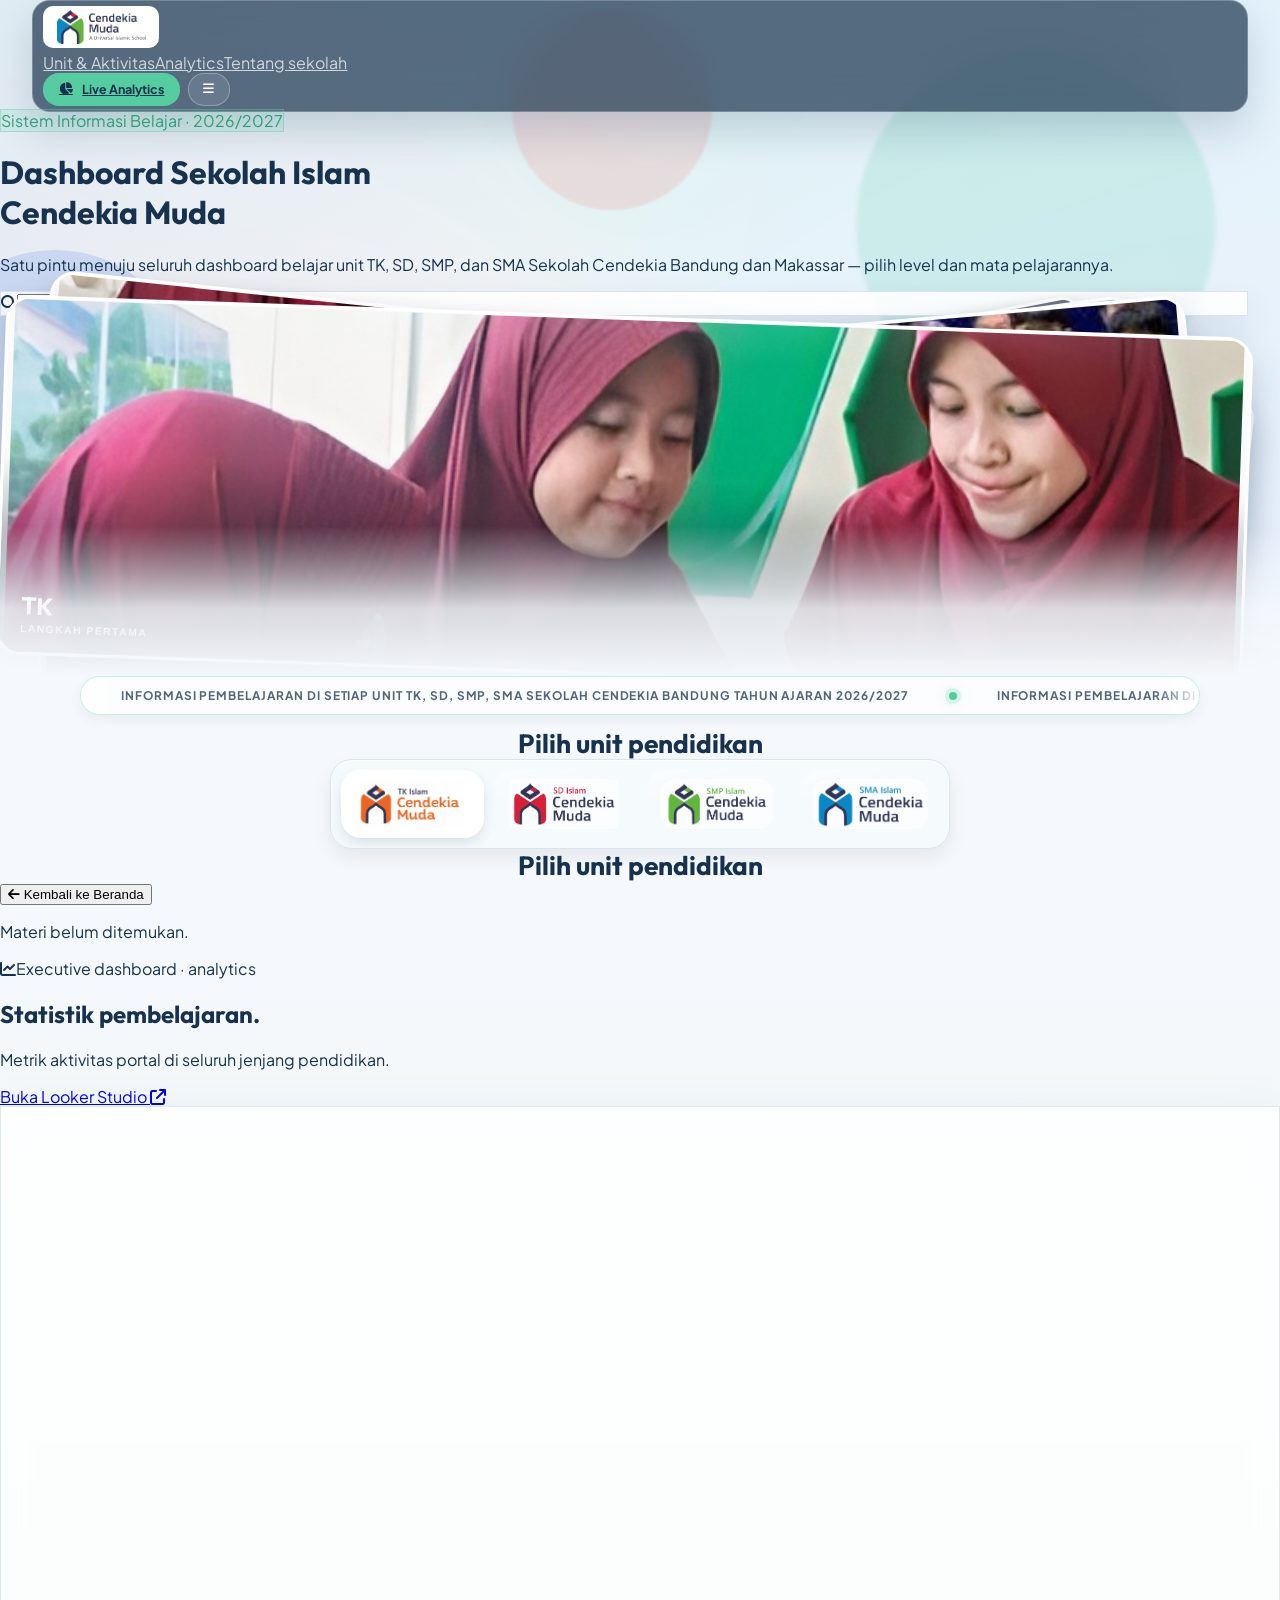
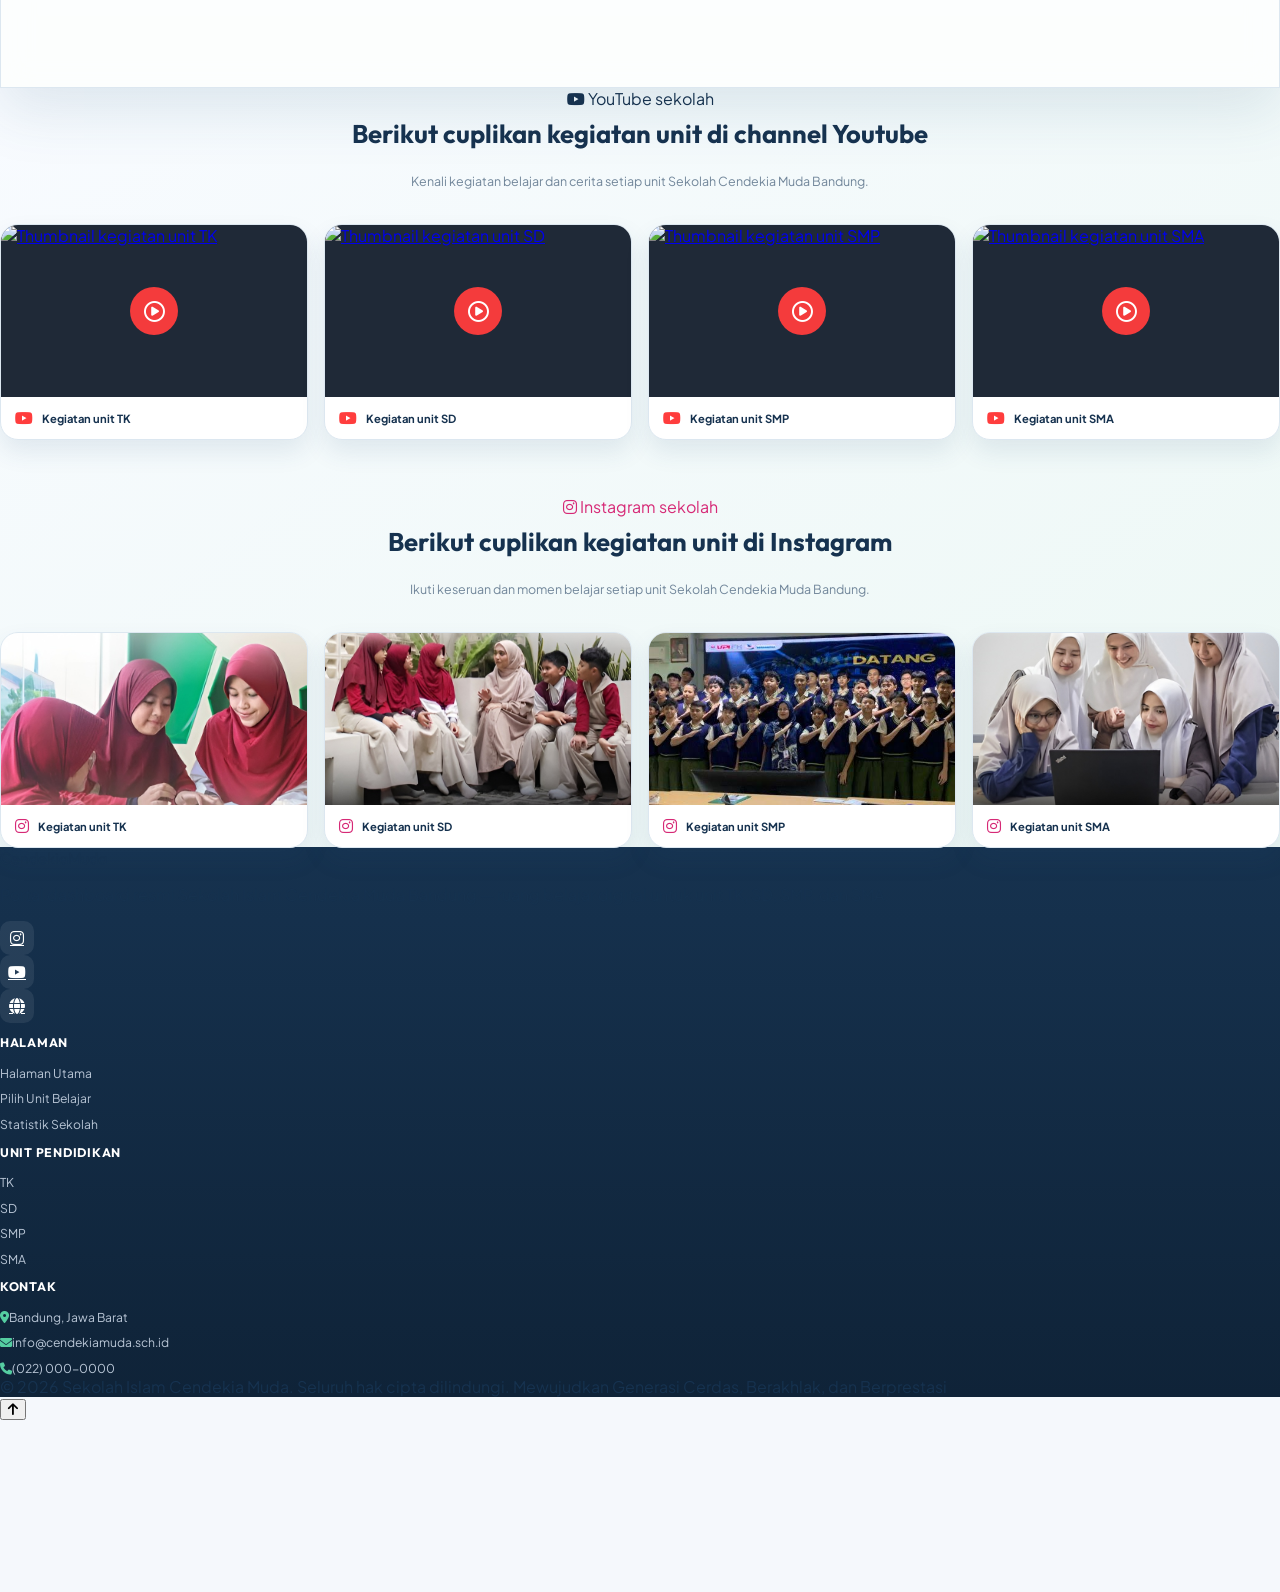
==== commit 6026cccd: "card smp sma untuk tampilan mobile" ====
--- a/index.html
+++ b/index.html
@@ -493,10 +493,10 @@
         width: 100%;
         max-width: 620px;
         margin: 0 auto;
-        padding: 10px;
+        padding: 8px;
         overflow: hidden;
         border: 1px solid #d9e5ed;
-        border-radius: 26px;
+        border-radius: 22px;
         background: rgba(246, 250, 253, 0.9);
         box-shadow: inset 0 1px 0 rgba(255, 255, 255, 0.95), 0 8px 18px rgba(22, 50, 79, 0.08);
       }
@@ -637,6 +637,18 @@
           border-color 0.28s ease,
           background 0.28s ease;
       }
+      .level-tab-inner {
+        position: relative;
+        z-index: 2;
+        display: flex;
+        align-items: center;
+        justify-content: center;
+        width: 100%;
+        height: 100%;
+      }
+      .level-tab-label {
+        display: none;
+      }
       .level-tab-dot {
         position: absolute;
         left: 50%;
@@ -882,17 +894,20 @@
         text-shadow: 0 1px 1px rgba(255, 255, 255, 0.65);
       }
       .sma-material {
-        aspect-ratio: auto;
-        min-height: 150px;
-        padding: 12px 12px;
-        align-items: center;
-        justify-content: center;
-        gap: 10px;
+        height: 125px !important;
+        min-height: auto !important;
+        max-height: 125px !important;
+        aspect-ratio: auto !important;
+        background-size: cover !important;
+        background-position: center !important;
+        background-repeat: no-repeat !important;
+        padding: 10px !important;
+        display: flex !important;
+        flex-direction: column !important;
+        justify-content: center !important; /* Menempatkan semua konten tepat di tengah kartu */
+        align-items: center !important;
+        position: relative;
         overflow: hidden;
-        background: linear-gradient(145deg, #fff, #fafbfc);
-        border: 1px solid #dce7f0;
-        border-radius: 14px;
-        box-shadow: 0 4px 12px rgba(25, 39, 73, 0.12), inset 0 1px 0 rgba(255, 255, 255, 0.95);
       }
       .sma-material::before {
         display: none;
@@ -911,7 +926,8 @@
         justify-content: center;
         width: 100%;
         gap: 0;
-        padding-top: 0;
+        padding-top: 8px; /* Mengatur tinggi judul agar pas turun sedikit */
+        margin-bottom: 6px !important; /* Mendorong tombol sedikit naik mendekati judul */
         text-align: center;
       }
       .sma-material .sma-card-icon {
@@ -934,10 +950,10 @@
       .sma-material .material-title {
         color: var(--ink);
         font-family: "Crimson Pro", serif;
-        font-size: 1.45rem;
+        font-size: 1.15rem;
         font-weight: 500;
         letter-spacing: 0.5px;
-        line-height: 1.35;
+        line-height: 1.2;
         overflow-wrap: anywhere;
         text-align: center;
         flex: 1;
@@ -949,43 +965,45 @@
         line-height: 1.35;
         text-align: center;
       }
+      .sma-material .sma-level-actions,
       .sma-material .sma-card-cta {
-        margin-top: 12px;
+        margin-top: 0 !important;
+        display: flex !important;
+        flex-direction: row !important;
+        flex-wrap: nowrap !important;
+        gap: 6px !important;
+        justify-content: center !important;
+        align-items: center !important;
+        width: 100% !important;
         color: var(--level-accent, var(--ink));
         font-size: 0.68rem;
         font-weight: 700;
       }
-      .sma-material .sma-level-actions {
-        display: grid;
-        grid-template-columns: repeat(3, minmax(0, 1fr));
-        gap: 4px;
-        width: min(100%, 240px);
-        margin-top: 6px;
-        padding-top: 0;
-      }
       .sma-material .sma-level-button {
-        min-height: 28px;
-        padding: 4px 6px;
+        min-height: 24px;
+        padding: 4px 8px !important;
         border: none;
         border-radius: 8px;
         background: linear-gradient(145deg, #fff, #f8f9fa);
         color: var(--ink);
         font-family: "Outfit", sans-serif;
-        font-size: 0.65rem;
+        font-size: 0.6rem;
         font-weight: 500;
         letter-spacing: 0.4px;
+        transform: none !important;
         transition: 0.25s cubic-bezier(0.22, 1, 0.36, 1);
         box-shadow: 0 4px 12px rgba(25, 39, 73, 0.15), inset 0 1px 0 rgba(255, 255, 255, 0.95);
         cursor: pointer;
+        white-space: nowrap;
       }
       .sma-material .sma-level-button:hover,
       .sma-material .sma-level-button:focus-visible {
         background: linear-gradient(145deg, #f0f4f8, #e8ecf0);
-        transform: translateY(-3px);
+        transform: translateY(-2px) !important;
         box-shadow: 0 8px 20px rgba(25, 39, 73, 0.25), inset 0 1px 0 rgba(255, 255, 255, 0.95);
       }
       .sma-material .sma-level-button:active {
-        transform: translateY(-1px);
+        transform: translateY(0) !important;
         box-shadow: 0 2px 8px rgba(25, 39, 73, 0.15), inset 0 2px 4px rgba(0, 0, 0, 0.08);
       }
       .sma-material:hover {
@@ -1418,8 +1436,10 @@
       }
       .glass-nav {
         position: absolute;
-        width: calc(100% - 2rem);
-        max-width: 72rem;
+        left: 50%;
+        transform: translateX(-50%);
+        width: calc(100% - 1.5rem);
+        max-width: 76rem;
         padding: 0.3rem 0.65rem;
         border-radius: 18px;
       }
@@ -1435,35 +1455,167 @@
         gap: 1.5rem;
       }
       .hero-content {
-        max-width: 80rem;
+        width: min(100%, 78rem);
+        max-width: 78rem;
         padding-top: 110px;
       }
       .hero {
         min-height: 570px;
       }
       @media (max-width: 640px) {
+        #library {
+          padding-left: 0.7rem;
+          padding-right: 0.7rem;
+        }
+        #library > section:first-of-type {
+          gap: 12px !important;
+          padding: 14px 12px 16px !important;
+          border-radius: 18px !important;
+        }
+        .unit-marquee {
+          margin-bottom: 8px;
+        }
+        .unit-marquee-text {
+          padding: 8px 1.1rem;
+          font-size: 0.62rem;
+          letter-spacing: 0.06em;
+        }
+        .unit-heading {
+          margin: 0;
+          font-size: clamp(2rem, 6vw, 2.4rem);
+          line-height: 1.12;
+        }
         .smp-material .material-title {
           font-size: 1.18rem;
         }
+        .level-tabs {
+          grid-template-columns: repeat(4, minmax(0, 1fr));
+          max-width: 100%;
+          gap: 6px;
+          padding: 6px;
+          margin: 0 auto;
+          border-radius: 16px;
+        }
+        .level-tabs::before {
+          width: calc((100% - 18px) / 4);
+          top: 6px;
+          bottom: 6px;
+          left: 6px;
+          border-radius: 12px;
+          transform: translateX(calc(var(--active-tab-index, 0) * (100% + 6px)));
+        }
+        .level-tab {
+          height: 54px;
+          padding: 4px 2px 5px;
+          border-radius: 12px;
+        }
+        .level-tab-inner {
+          flex-direction: column;
+          justify-content: center;
+          gap: 2px;
+        }
+        .level-tab img {
+          width: 52px;
+          height: 52px;
+          max-height: 52px;
+        }
+        .level-tab-label {
+          display: none;
+        }
+        .group-grid {
+          gap: 0.7rem;
+        }
+        .group-grid > * {
+          width: calc(50% - 0.35rem);
+        }
+        .material,
+        .smp-material,
+        .sma-material,
+        .sma-photo-material {
+          min-height: 168px;
+        }
+        .material-cover {
+          height: 52%;
+          padding: 6px 6px 6px 18px;
+        }
+        .material-spine {
+          width: 14px;
+        }
+        .material-content {
+          height: 48%;
+          padding: 7px 8px 7px 18px;
+          gap: 2px;
+        }
+        .material-title {
+          font-size: 0.8rem;
+        }
+        .sma-material .material-title {
+          font-size: 0.92rem;
+        }
+        .sma-material .sma-level-actions {
+          gap: 3px;
+          margin-top: 4px;
+        }
+        .sma-material .sma-level-button {
+          font-size: 0.58rem;
+          padding: 4px 6px;
+          min-height: 22px;
+        }
+        .smp-material .smp-level-button {
+          font-size: 0.6rem;
+          padding: 5px 5px;
+          min-height: 24px;
+        }
       }
       .smp-material {
-        min-height: 108px;
+        height: fit-content !important;
+        min-height: auto !important;
+        aspect-ratio: auto !important;
       }
       .smp-material .smp-visual {
         flex: 0 0 52px;
         height: 52px;
       }
       .smp-material .material-content {
-        flex: 0 0 56px;
-        height: 56px !important;
-        min-height: 56px !important;
-        padding: 6px 12px 8px;
-        gap: 3px;
+        width: 100%;
+        height: auto !important;
+        min-height: auto !important;
+        display: flex;
+        flex-direction: column;
+        align-items: center;
+        justify-content: flex-start;
+        padding: 12px 10px !important; 
+        gap: 8px !important;          
         background: #fff !important;
       }
+      .smp-material .smp-level-actions {
+        max-width: 220px;
+        gap: 5px;
+        margin-top: 0;
+      }
       .smp-material .smp-level-button {
-        padding: 7px 6px;
+        padding: 8px 6px;
         font-size: 0.66rem;
+        line-height: 1.1;
+        min-height: 28px;
+        display: flex;
+        align-items: center;
+        justify-content: center;
+      }
+      @media (max-width: 640px) {
+        .smp-material .material-content {
+          padding: 5px 8px 6px;
+          gap: 2px;
+        }
+        .smp-material .smp-level-actions {
+          gap: 3px;
+          max-width: 100%;
+        }
+        .smp-material .smp-level-button {
+          padding: 6px 4px;
+          min-height: 20px;
+          font-size: 0.52rem;
+        }
       }
       .material-grade {
         position: relative;
@@ -2008,8 +2160,8 @@
           min-height: auto;
         }
         .hero-content {
-          padding-top: 125px;
-          padding-bottom: 64px;
+          padding-top: 118px;
+          padding-bottom: 42px;
         }
         .hero-board {
           display: block;
@@ -2028,22 +2180,64 @@
           padding: 0.75rem 0.9rem;
           font-size: 0.8rem;
         }
+        #library {
+          padding-left: 0.7rem;
+          padding-right: 0.7rem;
+        }
+        #library > section:first-of-type {
+          gap: 10px !important;
+          padding: 16px 12px 14px !important;
+          border-radius: 18px !important;
+        }
+        .unit-marquee {
+          margin-bottom: 8px;
+        }
+        .unit-marquee-text {
+          padding: 8px 1rem;
+          font-size: 0.6rem;
+          letter-spacing: 0.05em;
+        }
+        .unit-heading {
+          margin: 0;
+          font-size: clamp(1.8rem, 5vw, 2.2rem);
+          line-height: 1.12;
+        }
         .level-tabs {
-          gap: 10px;
+          gap: 8px;
           max-width: 100%;
           padding: 8px;
+          border-radius: 18px;
+        }
+        .level-tabs::before {
+          content: "";
+          position: absolute;
+          top: 8px;
+          bottom: 8px;
+          left: 8px;
+          width: calc((100% - 16px) / 4); 
+          border-radius: 14px;
+          background: #ffffff;
+          box-shadow: 0 4px 12px rgba(0, 0, 0, 0.08);
+          transform: translateX(calc(var(--active-tab-index, 0) * 100%)); 
+          transition: transform 0.3s cubic-bezier(0.4, 0, 0.2, 1);
         }
         .level-tab {
-          height: 88px;
-          padding: 10px;
-          border-radius: 18px;
-        }
-        .level-tab::before {
-          inset: -8px;
-          border-radius: 24px;
-        }
-        .level-tab::after {
-          border-radius: 15px;
+          height: 54px;
+          padding: 6px 3px 6px;
+          border-radius: 14px;
+        }
+        .level-tab-inner {
+          flex-direction: row;
+          justify-content: center;
+          gap: 6px;
+        }
+        .level-tab img {
+          width: 70px;
+          height: 70px;
+          max-height: 70px;
+        }
+        .level-tab-label {
+          display: none;
         }
         .analytics {
           border-radius: 28px 28px 0 0;
@@ -2058,21 +2252,35 @@
           align-items: flex-start;
           flex-direction: column;
         }
+        .group-grid {
+          gap: 0.7rem;
+        }
+        .group-grid > * {
+          width: calc(50% - 0.35rem);
+        }
+        .material,
+        .smp-material,
+        .sma-material,
+        .sma-photo-material {
+          min-height: 148px;
+        }
         .material {
           aspect-ratio: 1 / 1;
         }
         .material-cover {
-          padding: 8px 8px 8px 32px;
+          height: 52%;
+          padding: 6px 6px 6px 18px;
         }
         .material-spine {
-          width: 26px;
+          width: 14px;
         }
         .material-content {
-          padding: 7px 6px 7px 32px;
+          height: 48%;
+          padding: 7px 8px 7px 18px;
           gap: 2px;
         }
         .material-title {
-          font-size: 0.82rem;
+          font-size: 0.8rem;
         }
         .material-cta {
           margin-top: 3px;
@@ -2087,12 +2295,12 @@
         }
         .sma-material,
         .sma-photo-material {
-          min-height: 112px;
+          min-height: 118px;
           padding: 8px 8px;
           gap: 4px;
         }
         .sma-material .material-title {
-          font-size: 1.05rem;
+          font-size: 1.02rem;
         }
         .sma-material .sma-level-actions {
           margin-top: 4px;
@@ -2101,6 +2309,18 @@
         .sma-material .sma-level-button {
           padding: 3px 4px;
           font-size: 0.58rem;
+        }
+        .smp-material .material-title {
+          font-size: 1.08rem;
+        }
+        .smp-material .smp-level-actions {
+          gap: 5px;
+          margin-top: 2px;
+        }
+        .smp-material .smp-level-button {
+          padding: 6px 5px;
+          font-size: 0.6rem;
+          min-height: 22px;
         }
       }
     </style>
@@ -2315,7 +2535,10 @@
             style="--level-color: #ff7d7d; --level-soft: #fff0f0"
             aria-label="Pilih unit TK"
           >
-            <img src="image/unit/tk.png" alt="Tombol unit TK Cendekia Muda" />
+            <span class="level-tab-inner">
+              <img src="image/unit/tk.png" alt="Tombol unit TK Cendekia Muda" />
+              <span class="level-tab-label">TK</span>
+            </span>
             <span class="level-tab-dot" aria-hidden="true"></span>
           </button
           ><button
@@ -2324,7 +2547,10 @@
             style="--level-color: #4d8df7; --level-soft: #edf4ff"
             aria-label="Pilih unit SD"
           >
-            <img src="image/unit/sd.png" alt="Tombol unit SD Cendekia Muda" />
+            <span class="level-tab-inner">
+              <img src="image/unit/sd.png" alt="Tombol unit SD Cendekia Muda" />
+              <span class="level-tab-label">SD</span>
+            </span>
             <span class="level-tab-dot" aria-hidden="true"></span>
           </button
           ><button
@@ -2333,7 +2559,10 @@
             style="--level-color: #55cda1; --level-soft: #eafaf4"
             aria-label="Pilih unit SMP"
           >
-            <img src="image/unit/smp.png" alt="Tombol unit SMP Cendekia Muda" />
+            <span class="level-tab-inner">
+              <img src="image/unit/smp.png" alt="Tombol unit SMP Cendekia Muda" />
+              <span class="level-tab-label">SMP</span>
+            </span>
             <span class="level-tab-dot" aria-hidden="true"></span>
           </button
           ><button
@@ -2342,7 +2571,10 @@
             style="--level-color: #16324f; --level-soft: #edf1f5"
             aria-label="Pilih unit SMA"
           >
-            <img src="image/unit/sma.png" alt="Tombol unit SMA Cendekia Muda" />
+            <span class="level-tab-inner">
+              <img src="image/unit/sma.png" alt="Tombol unit SMA Cendekia Muda" />
+              <span class="level-tab-label">SMA</span>
+            </span>
             <span class="level-tab-dot" aria-hidden="true"></span>
           </button>
         </div>
@@ -3411,7 +3643,7 @@
           });
         } else {
           grid.className = active === "SMP"
-            ? "grid grid-cols-2 gap-3 sm:grid-cols-2 lg:grid-cols-4"
+            ? "grid grid-cols-2 gap-3 sm:grid-cols-2 lg:grid-cols-4 items-start"
             : active === "SMA"
               ? "grid grid-cols-2 gap-4 sm:gap-7 sm:grid-cols-2 lg:grid-cols-4"
             : "grid grid-cols-2 gap-3 sm:gap-4 sm:grid-cols-3 lg:grid-cols-5";
